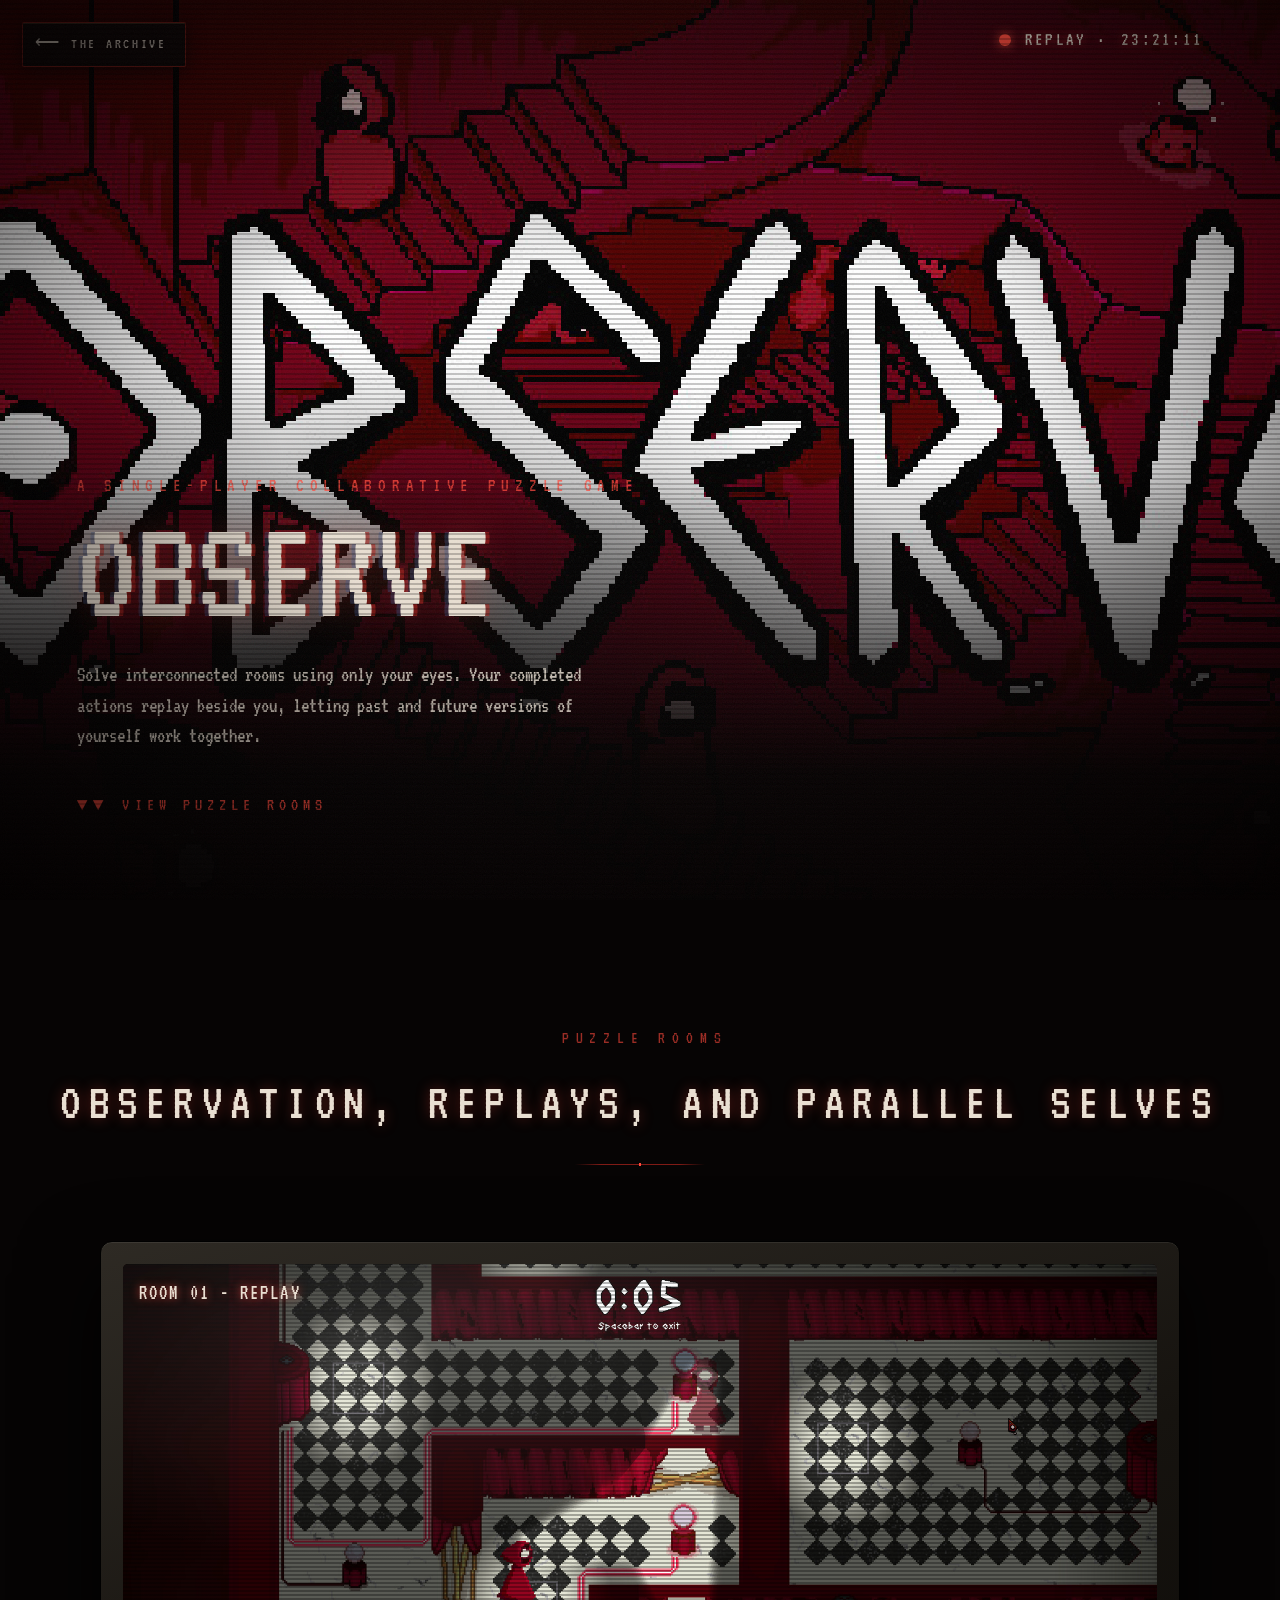
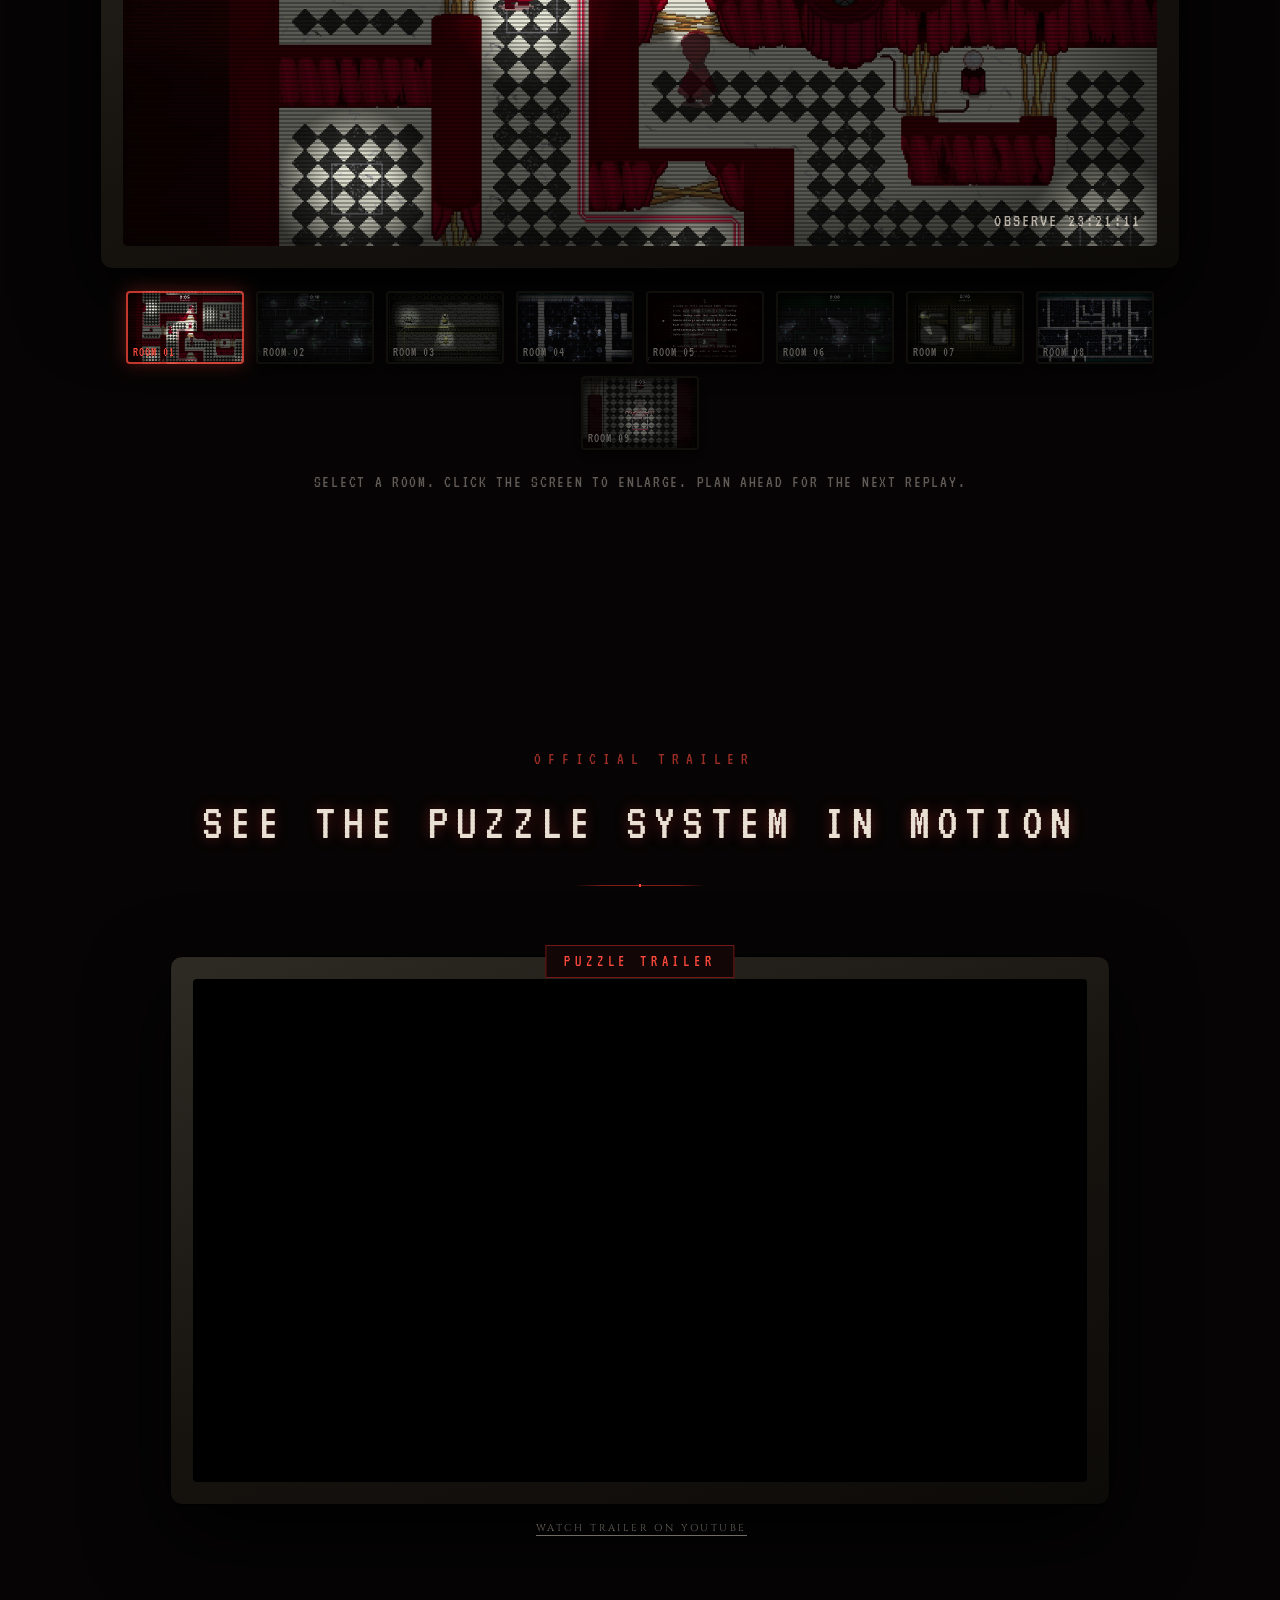
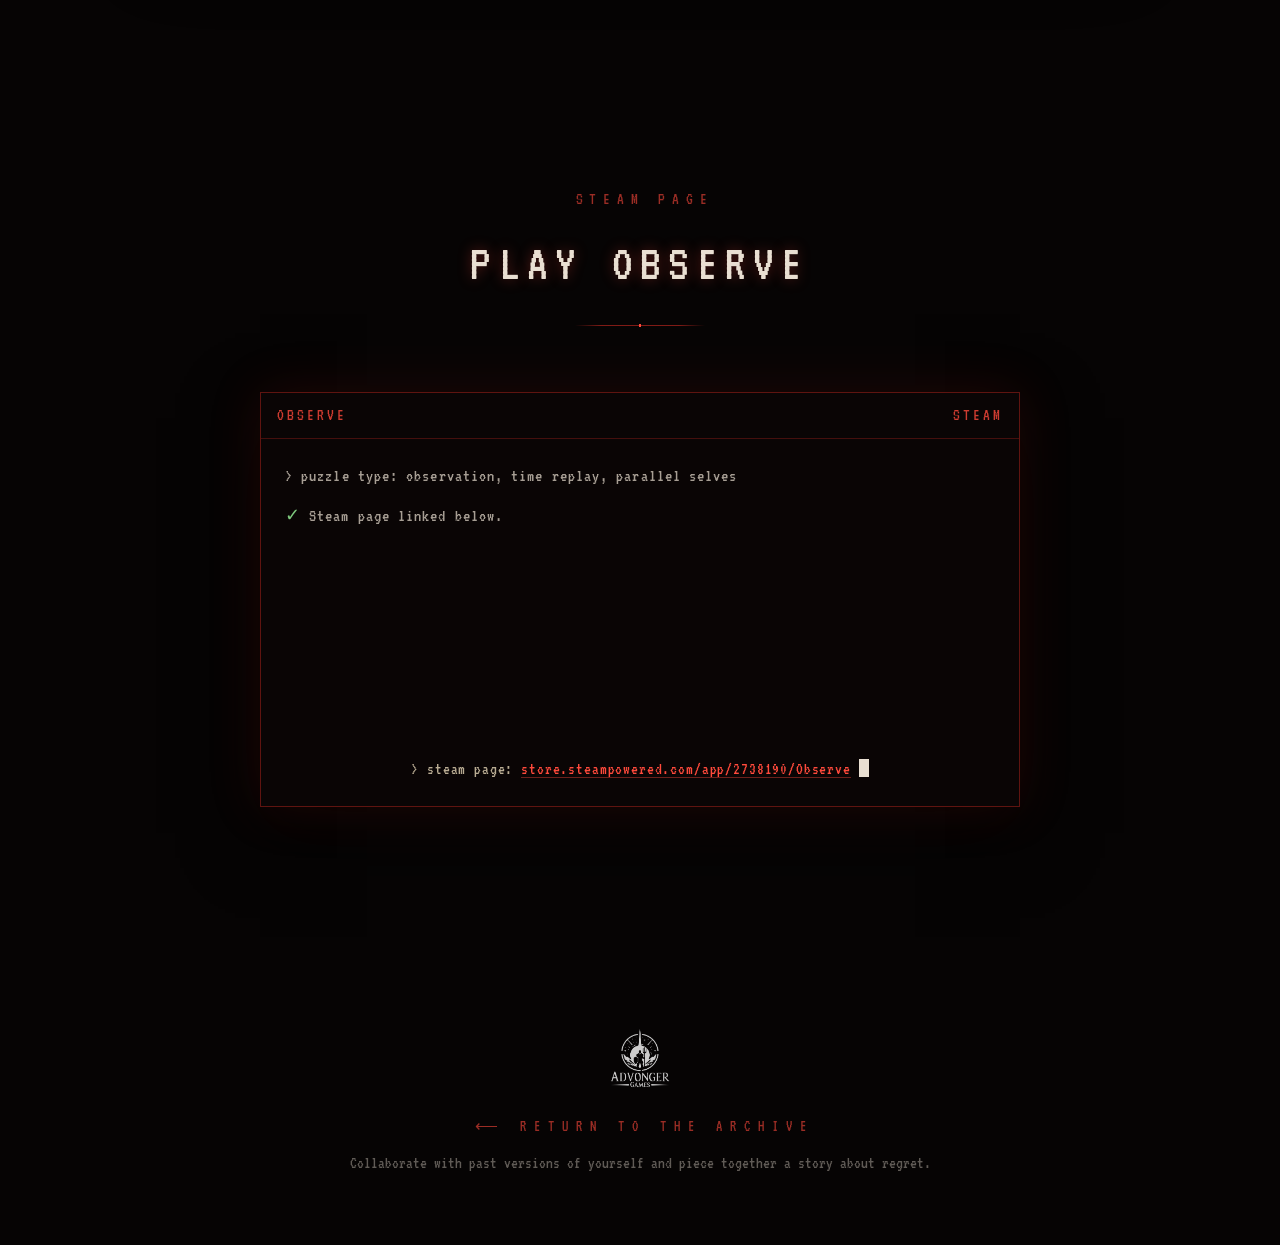
==== observe.html @ 9ff35447 "Changes Changes" ====
<!DOCTYPE html>
<html lang="en">
<head>
<meta charset="UTF-8">
<meta name="viewport" content="width=device-width, initial-scale=1.0">
<title>Observe - Advonger Games</title>
<meta name="description" content="Observe is a single-player puzzle game where you solve rooms by watching, replaying past actions, and collaborating with parallel versions of yourself.">
<link rel="icon" type="image/png" href="The%20Great%20Exhibition/shortcut_icon.png">
<link rel="stylesheet" href="css/archive.css">
<script src="js/archive-transitions.js" defer></script>
<style>
/* ============================================================
   EXHIBIT III — OBSERVE · the watching room
   ============================================================ */
body.obs {
  --blood: #b3241d;
  --blood-bright: #ff4a3c;
  --phos: #e9dfd2;
  background: #060404;
  font-family: var(--mono);
  font-size: 21px;
  line-height: 1.45;
}
body.obs .vignette {
  background: radial-gradient(ellipse at 50% 45%, transparent 40%, rgba(2,0,0,.72) 100%);
}
/* global scanlines over the whole station */
body.obs .scan-wall {
  position: fixed; inset: 0; z-index: 89; pointer-events: none;
  background: repeating-linear-gradient(rgba(0,0,0,0) 0 3px, rgba(0,0,0,.22) 3px 5px);
  -webkit-mask: linear-gradient(#000, #000), var(--trailer-clear-mask, none);
  -webkit-mask-composite: source-over, destination-out;
  mask: linear-gradient(#000, #000), var(--trailer-clear-mask, none);
  mask-composite: add, subtract;
}
/* rare full-page signal jump */
@keyframes station-jump {
  0%, 96.5%, 100% { transform: none; filter: none; }
  97% { transform: translateX(3px) skewX(.4deg); filter: hue-rotate(-12deg); }
  98% { transform: translateX(-4px); }
  99% { transform: none; filter: brightness(1.25); }
}
body.obs main, body.obs header { animation: station-jump 14s steps(1) infinite; }

/* headings become station stencils */
.obs .hall-heading .over { color: rgba(255,74,60,.6); font-family: var(--mono); font-size: 17px; letter-spacing: .4em; }
.obs .hall-heading h2 {
  font-family: var(--mono); font-weight: 400;
  font-size: clamp(30px, 4.6vw, 52px);
  color: var(--phos);
  text-shadow: 0 0 14px rgba(255,74,60,.35);
}
.obs .hall-heading .rule {
  background:
    radial-gradient(circle 3px at 50% 50%, var(--blood-bright) 40%, transparent 45%),
    linear-gradient(to right, transparent, rgba(179,36,29,.7) 20%, rgba(179,36,29,.7) 80%, transparent) 50% 50% / 100% 1px no-repeat;
}
.obs .return-plaque {
  font-family: var(--mono); font-size: 15px; letter-spacing: .18em;
  background: #0c0606; border-color: rgba(179,36,29,.5); color: rgba(233,223,210,.75);
}
.obs .return-plaque:hover { border-color: var(--blood-bright); color: var(--phos); }

/* ------------------------------------------------ hero: the wall screen */
.obs-hero {
  position: relative;
  min-height: 100vh;
  display: flex; flex-direction: column;
  justify-content: flex-end;
  padding: 90px clamp(20px, 6vw, 90px) 9vh;
  overflow: hidden;
  isolation: isolate;
}
.obs-hero .feed {
  position: absolute; inset: 0; z-index: -2;
  background: url('Observe/Cover%20Art/capsule_616x353.jpg') center 20% / cover no-repeat;
  image-rendering: pixelated;
  animation: feed-breathe 18s ease-in-out infinite alternate, feed-flicker 7s steps(24) infinite;
}
@keyframes feed-breathe { from { transform: scale(1.02); } to { transform: scale(1.09); } }
@keyframes feed-flicker {
  0%, 93%, 96%, 100% { opacity: 1; }
  94% { opacity: .82; } 95% { opacity: 1; filter: brightness(1.3); }
}
.obs-hero .feed-shade {
  position: absolute; inset: 0; z-index: -1;
  background:
    radial-gradient(ellipse 70% 55% at 28% 78%, rgba(6,4,4,.66), transparent 70%),
    linear-gradient(rgba(6,4,4,.55), transparent 30%, transparent 52%, rgba(6,4,4,.97) 86%);
}
.obs-hero .osd-top {
  position: absolute; top: 26px; right: clamp(20px, 6vw, 90px);
  display: flex; align-items: center; gap: 14px;
  font-size: 19px; letter-spacing: .12em;
  color: var(--phos);
  text-shadow: 0 0 10px rgba(255,74,60,.6);
}
.obs-hero .osd-top .dot {
  width: 12px; height: 12px; border-radius: 50%;
  background: var(--blood-bright);
  box-shadow: 0 0 12px var(--blood-bright);
  animation: rec-blink 1.3s steps(1) infinite;
}
@keyframes rec-blink { 50% { opacity: .12; } }
.obs-hero .subject {
  max-width: 760px;
  animation: type-rise 1.6s .4s both;
}
@keyframes type-rise { from { opacity: 0; transform: translateY(18px); } to { opacity: 1; } }
.obs-hero .subject .line1 {
  font-size: 19px; letter-spacing: .3em; color: rgba(255,74,60,.75);
}
.obs-hero .subject h1 {
  font-family: var(--mono); font-weight: 400;
  font-size: clamp(64px, 12vw, 150px);
  line-height: .95;
  color: var(--phos);
  text-shadow: 4px 0 0 rgba(179,36,29,.55), -4px 0 0 rgba(60,90,140,.35), 0 0 34px rgba(255,74,60,.3);
  animation: title-split 9s steps(1) infinite;
}
@keyframes title-split {
  0%, 90%, 94%, 100% { transform: none; }
  91% { transform: translateX(-3px) skewX(-1deg); }
  92% { transform: translateX(3px); }
}
.obs-hero .subject .brief {
  margin-top: 18px;
  font-size: 21px; color: rgba(233,223,210,.85);
  max-width: 560px;
}
.obs-hero .descend {
  margin-top: 40px;
  display: inline-flex; align-items: center; gap: 14px;
  font-size: 18px; letter-spacing: .28em; text-transform: uppercase;
  color: rgba(255,74,60,.85);
  cursor: pointer;
  animation: type-rise 1.6s .9s both;
}
.obs-hero .descend .chevrons { animation: chev-drop 2s ease-in-out infinite; display: inline-block; }
@keyframes chev-drop { 50% { transform: translateY(6px); } }

/* ------------------------------------------------ sections */
.obs section { padding: 14vh 24px; position: relative; }

/* the switchboard: main monitor + channel knobs */
.obs .switchboard { max-width: 1080px; margin: 70px auto 0; }
.obs .monitor {
  position: relative;
  padding: clamp(14px, 1.8vw, 22px);
  background: linear-gradient(160deg, #2e2a24, #16130f 55%, #0d0b08);
  border-radius: 12px;
  border: 1px solid #000;
  box-shadow: 0 30px 80px rgba(0,0,0,.8), inset 0 1px 0 rgba(255,255,255,.07);
}
.obs .monitor .tube {
  position: relative; overflow: hidden;
  aspect-ratio: 16/9;
  border-radius: 5px;
  background: #120303;
  cursor: zoom-in;
}
.obs .monitor .tube img {
  position: absolute; inset: 0;
  width: 100%; height: 100%; object-fit: cover;
}
.obs .monitor .tube .static {
  position: absolute; inset: 0; z-index: 3; pointer-events: none;
  opacity: 0;
  background-image: url("data:image/svg+xml,%3Csvg xmlns='http://www.w3.org/2000/svg' width='140' height='140'%3E%3Cfilter id='s'%3E%3CfeTurbulence type='fractalNoise' baseFrequency='.75' numOctaves='2'/%3E%3C/filter%3E%3Crect width='140' height='140' filter='url(%23s)'/%3E%3C/svg%3E");
}
.obs .monitor .tube.switching .static { animation: static-burst .38s steps(4); }
@keyframes static-burst { 0% { opacity: .9; } 100% { opacity: 0; } }
.obs .monitor .tube::before {
  content: '';
  position: absolute; inset: 0; z-index: 2; pointer-events: none;
  background: repeating-linear-gradient(rgba(0,0,0,0) 0 2px, rgba(0,0,0,.3) 2px 4px);
}
.obs .monitor .tube::after {
  content: '';
  position: absolute; inset: 0; z-index: 4; pointer-events: none;
  background: radial-gradient(ellipse 100% 80% at 28% 8%, rgba(255,255,255,.1), transparent 55%);
}
.obs .monitor .osd {
  position: absolute; z-index: 5; top: 14px; left: 16px;
  font-size: 21px; color: var(--phos);
  letter-spacing: .1em;
  text-shadow: 0 0 9px rgba(255,74,60,.7);
}
.obs .monitor .osd-time {
  position: absolute; z-index: 5; bottom: 12px; right: 16px;
  font-size: 18px; color: rgba(233,223,210,.75);
  letter-spacing: .12em;
}
/* channel knobs */
.obs .channels {
  margin-top: 22px;
  display: flex; flex-wrap: wrap; justify-content: center;
  gap: 12px;
}
.obs .knob {
  position: relative;
  width: clamp(88px, 10vw, 118px);
  aspect-ratio: 16/10;
  padding: 0;
  background-size: cover;
  background-position: center;
  border: 2px solid #241d16;
  border-radius: 4px;
  box-shadow: 0 6px 16px rgba(0,0,0,.6), inset 0 0 14px rgba(0,0,0,.8);
  cursor: pointer;
  filter: brightness(.5) saturate(.75);
  transition: filter .35s, box-shadow .35s, transform .35s;
  overflow: hidden;
}
.obs .knob::before { /* mini scanlines */
  content: '';
  position: absolute; inset: 0;
  background: repeating-linear-gradient(rgba(0,0,0,0) 0 2px, rgba(0,0,0,.35) 2px 3px);
}
.obs .knob::after { /* channel stamp */
  content: attr(data-cam);
  position: absolute; left: 5px; bottom: 3px;
  font-family: var(--mono); font-size: 13px;
  letter-spacing: .08em;
  color: rgba(233,223,210,.85);
  text-shadow: 0 0 6px rgba(0,0,0,.9);
}
.obs .knob:hover { filter: brightness(.85); transform: translateY(-3px); }
.obs .knob.tuned {
  filter: brightness(1) saturate(1);
  border-color: rgba(255,74,60,.75);
  box-shadow: 0 0 18px rgba(255,74,60,.3), 0 6px 16px rgba(0,0,0,.6);
}
.obs .knob.tuned::after { color: var(--blood-bright); }
.obs .board-note {
  margin-top: 20px; text-align: center;
  font-size: 17px; color: rgba(233,223,210,.4);
  letter-spacing: .1em;
}

/* trailer monitor */
.obs .trailer-frame {
  margin-top: 64px;
  aspect-ratio: auto;
  padding: clamp(14px, 1.8vw, 22px);
  background: linear-gradient(160deg, #2e2a24, #16130f 55%, #0d0b08);
  border-radius: 12px;
  border: 1px solid #000;
  box-shadow: 0 30px 80px rgba(0,0,0,.8);
  position: relative;
  z-index: 91;
}
.obs .trailer-frame .well { position: relative; aspect-ratio: 16/9; background: #000; border-radius: 4px; overflow: hidden; }
.obs .trailer-frame iframe { position: absolute; inset: 0; width: 100%; height: 100%; }
.obs .trailer-frame .tape {
  position: absolute; top: -12px; left: 50%; transform: translateX(-50%);
  padding: 4px 18px;
  background: #120606;
  border: 1px solid rgba(179,36,29,.6);
  font-size: 16px; letter-spacing: .3em; color: var(--blood-bright);
  white-space: nowrap;
}

/* requisition terminal (steam) */
.obs .terminal {
  margin-top: 60px;
  width: min(760px, 92vw);
  margin-left: auto; margin-right: auto;
  background: #0a0505;
  border: 1px solid rgba(179,36,29,.5);
  box-shadow: 0 0 50px rgba(179,36,29,.15), 0 26px 70px rgba(0,0,0,.7);
}
.obs .terminal .term-head {
  display: flex; justify-content: space-between; align-items: center;
  padding: 10px 16px;
  border-bottom: 1px solid rgba(179,36,29,.35);
  font-size: 17px; letter-spacing: .18em;
  color: rgba(255,74,60,.8);
}
.obs .terminal .term-body { padding: clamp(14px, 2vw, 24px); }
.obs .terminal .term-line {
  font-size: 18px; color: rgba(233,223,210,.7);
  margin-bottom: 14px; letter-spacing: .06em;
}
.obs .terminal .term-line .ok { color: #7ec97e; }
.obs .terminal .cursor { display: inline-block; width: 10px; height: 18px; background: var(--phos); vertical-align: -3px; animation: rec-blink 1s steps(1) infinite; }
.obs .steam-note { font-family: var(--mono); font-style: normal; font-size: 17px; letter-spacing: .05em; }
.obs .steam-note a { color: var(--blood-bright); border-color: rgba(255,74,60,.4); }

.obs .colophon .curator, .obs .colophon .curator a { font-family: var(--mono); font-size: 16px; color: rgba(255,74,60,.6); }
.obs .colophon .quiet { font-family: var(--mono); font-style: normal; font-size: 17px; color: rgba(233,223,210,.4); }
</style>
</head>
<body class="obs">

<div class="arrive-shade"></div>
<div class="grain"></div>
<div class="scan-wall"></div>
<div class="vignette"></div>

<a class="return-plaque" href="index.html"><span class="arrow">⟵</span> THE ARCHIVE</a>

<!-- ═══════ HERO ═══════ -->
<header class="obs-hero">
  <div class="feed"></div>
  <div class="feed-shade"></div>
  <div class="osd-top"><span class="dot"></span> REPLAY · <span id="clock">00:00:00</span></div>
  <div class="subject">
    <p class="line1">A SINGLE-PLAYER COLLABORATIVE PUZZLE GAME</p>
    <h1>OBSERVE</h1>
    <p class="brief">Solve interconnected rooms using only your eyes. Your completed actions replay beside you, letting past and future versions of yourself work together.</p>
    <a class="descend" href="#switchboard"><span class="chevrons">▼▼</span> VIEW PUZZLE ROOMS</a>
  </div>
</header>

<!-- ═══════ FEEDS (gallery) ═══════ -->
<section id="switchboard">
  <div class="hall-heading reveal">
    <span class="over">Puzzle Rooms</span>
    <h2>Observation, Replays, and Parallel Selves</h2>
    <div class="rule"></div>
  </div>
  <div class="switchboard reveal d1">
    <div class="monitor">
      <div class="tube" id="tube">
        <img id="tube-img" src="Observe/Screenshot1.jpg" alt="Observe screenshot 1">
        <div class="static"></div>
        <span class="osd" id="tube-osd">ROOM 01 - REPLAY</span>
        <span class="osd-time" id="tube-time"></span>
      </div>
    </div>
    <div class="channels" id="channels" role="tablist" aria-label="Observe screenshots"></div>
    <p class="board-note">SELECT A ROOM. CLICK THE SCREEN TO ENLARGE. PLAN AHEAD FOR THE NEXT REPLAY.</p>
  </div>
</section>

<!-- ═══════ TRAILER ═══════ -->
<section>
  <div class="hall-heading reveal">
    <span class="over">Official Trailer</span>
    <h2>See the Puzzle System in Motion</h2>
    <div class="rule"></div>
  </div>
  <div class="trailer-frame reveal d1">
    <span class="tape">PUZZLE TRAILER</span>
    <div class="well">
      <iframe src="https://www.youtube-nocookie.com/embed/1S4LxchTAlQ" title="Observe — trailer"
              loading="lazy" allow="accelerometer; autoplay; clipboard-write; encrypted-media; gyroscope; picture-in-picture"
              allowfullscreen></iframe>
    </div>
  </div>
  <p class="trailer-link reveal d2"><a href="https://www.youtube.com/watch?v=1S4LxchTAlQ" target="_blank" rel="noopener">Watch trailer on YouTube</a></p>
</section>

<!-- ═══════ STEAM ═══════ -->
<section>
  <div class="hall-heading reveal">
    <span class="over">Steam Page</span>
    <h2>Play Observe</h2>
    <div class="rule"></div>
  </div>
  <div class="terminal reveal d1">
    <div class="term-head"><span>OBSERVE</span><span>STEAM</span></div>
    <div class="term-body">
      <p class="term-line">&gt; puzzle type: observation, time replay, parallel selves</p>
      <p class="term-line"><span class="ok">✓</span> Steam page linked below.</p>
      <iframe class="steam-widget" src="https://store.steampowered.com/widget/2738190/" title="Observe on Steam" loading="lazy"></iframe>
      <p class="steam-note">&gt; steam page:
        <a href="https://store.steampowered.com/app/2738190/Observe/" target="_blank" rel="noopener">store.steampowered.com/app/2738190/Observe</a>
        <span class="cursor"></span></p>
    </div>
  </div>
</section>

<!-- ═══════ RETURN ═══════ -->
<footer class="colophon">
  <img class="mark" src="Advonger_Games_logo.png" alt="">
  <p class="curator"><a href="index.html">⟵ RETURN TO THE ARCHIVE</a></p>
  <p class="quiet">Collaborate with past versions of yourself and piece together a story about regret.</p>
</footer>

<div class="lightbox" id="lightbox">
  <img src="[data-uri]" alt="">
  <span class="lb-caption"></span>
</div>

<script>
/* clocks */
(() => {
  const pads = n => String(n).padStart(2, '0');
  const clock = document.getElementById('clock');
  const tubeTime = document.getElementById('tube-time');
  setInterval(() => {
    const d = new Date();
    const t = `${pads(d.getHours())}:${pads(d.getMinutes())}:${pads(d.getSeconds())}`;
    clock.textContent = t;
    tubeTime.textContent = `OBSERVE ${t}`;
  }, 1000);
})();

/* keep the trailer clear of the page-wide scanline layer */
(() => {
  const scanWall = document.querySelector('.scan-wall');
  const trailerWell = document.querySelector('.trailer-frame .well');
  if (!scanWall || !trailerWell) return;

  const clearTrailer = () => {
    const r = trailerWell.getBoundingClientRect();
    scanWall.style.setProperty(
      '--trailer-clear-mask',
      `linear-gradient(#000, #000) ${r.left}px ${r.top}px / ${r.width}px ${r.height}px no-repeat`
    );
  };

  clearTrailer();
  addEventListener('scroll', clearTrailer, { passive: true });
  addEventListener('resize', clearTrailer);
})();

/* the switchboard */
(() => {
  const N = 9;
  const tube = document.getElementById('tube');
  const img = document.getElementById('tube-img');
  const osd = document.getElementById('tube-osd');
  const chWrap = document.getElementById('channels');
  const src = i => `Observe/Screenshot${i}.jpg`;
  for (let i = 1; i <= N; i++) { const pre = new Image(); pre.src = src(i); }

  let current = 1;
  const knobs = [];
  const tune = i => {
    if (i === current) return;
    current = i;
    tube.classList.remove('switching');
    void tube.offsetWidth; /* restart the static burst */
    tube.classList.add('switching');
    setTimeout(() => {
      img.src = src(i);
      img.alt = `Observe screenshot ${i}`;
      osd.textContent = `ROOM ${String(i).padStart(2,'0')} - REPLAY`;
    }, 120);
    knobs.forEach((k, n) => k.classList.toggle('tuned', n + 1 === i));
  };
  for (let i = 1; i <= N; i++) {
    const b = document.createElement('button');
    b.className = 'knob' + (i === 1 ? ' tuned' : '');
    b.style.backgroundImage = `url('${src(i)}')`;
    b.dataset.cam = `ROOM ${String(i).padStart(2,'0')}`;
    b.setAttribute('role', 'tab');
    b.setAttribute('aria-label', `Show Observe screenshot ${i}`);
    b.addEventListener('click', () => tune(i));
    chWrap.appendChild(b);
    knobs.push(b);
  }

  /* idle: cycle through puzzle-room screenshots */
  setInterval(() => {
    if (document.hidden) return;
    if (Math.random() < .18) tune(1 + Math.floor(Math.random() * N));
  }, 7000);

  /* enlarge */
  const lb = document.getElementById('lightbox');
  const lbImg = lb.querySelector('img');
  const cap = lb.querySelector('.lb-caption');
  tube.addEventListener('click', () => {
    lbImg.src = img.src;
    cap.textContent = osd.textContent + ' - Observe screenshot';
    lb.classList.add('open');
  });
  lb.addEventListener('click', () => lb.classList.remove('open'));
  addEventListener('keydown', e => { if (e.key === 'Escape') lb.classList.remove('open'); });
})();

/* reveal on scroll */
(() => {
  const io = new IntersectionObserver(es => es.forEach(e => {
    if (e.isIntersecting) { e.target.classList.add('lit'); io.unobserve(e.target); }
  }), { threshold: .18 });
  document.querySelectorAll('.reveal').forEach(el => io.observe(el));
})();
</script>
</body>
</html>
---- css/archive.css ----
/* ============================================================
   THE ADVONGER ARCHIVE — shared foundation
   ============================================================ */
@import url('https://fonts.googleapis.com/css2?family=Cinzel:wght@400;500;600;700&family=Cormorant+Garamond:ital,wght@0,400;0,500;0,600;1,400;1,500&family=VT323&display=swap');

:root {
  --ink: #0c0a08;
  --ink-2: #14100b;
  --brass: #c9a35c;
  --brass-bright: #e8c987;
  --brass-dim: #8a6f3f;
  --bone: #efe6d4;
  --bone-dim: #b9ac93;
  --serif: 'Cormorant Garamond', Georgia, serif;
  --display: 'Cinzel', 'Trajan Pro', serif;
  --mono: 'VT323', monospace;
}

* { margin: 0; padding: 0; box-sizing: border-box; }

html {
  scroll-behavior: smooth;
  overflow-x: hidden;
}

body {
  background: var(--ink);
  color: var(--bone);
  font-family: var(--serif);
  font-size: 19px;
  line-height: 1.6;
  overflow-x: hidden;
  -webkit-font-smoothing: antialiased;
}

img { max-width: 100%; display: block; }
a { color: inherit; text-decoration: none; }

::selection { background: var(--brass-dim); color: var(--ink); }

/* ---- film grain + vignette, laid over every page ---- */
.grain, .vignette {
  position: fixed; inset: 0; pointer-events: none; z-index: 90;
}
.grain {
  opacity: .07;
  background-image: url("data:image/svg+xml,%3Csvg xmlns='http://www.w3.org/2000/svg' width='120' height='120'%3E%3Cfilter id='n'%3E%3CfeTurbulence type='fractalNoise' baseFrequency='.9' numOctaves='2'/%3E%3C/filter%3E%3Crect width='120' height='120' filter='url(%23n)' opacity='.9'/%3E%3C/svg%3E");
  animation: grain-shift 1.4s steps(3) infinite;
}
@keyframes grain-shift {
  0% { transform: translate(0,0); }
  33% { transform: translate(-6px,4px); }
  66% { transform: translate(4px,-6px); }
  100% { transform: translate(0,0); }
}
.vignette {
  background: radial-gradient(ellipse at 50% 42%, transparent 52%, rgba(0,0,0,.55) 100%);
}

/* ---- engraved section headings ---- */
.hall-heading {
  text-align: center;
  padding: 0 24px;
}
.hall-heading .over {
  font-family: var(--display);
  font-size: 12px;
  letter-spacing: .55em;
  text-indent: .55em;
  color: var(--brass-dim);
  text-transform: uppercase;
  display: block;
  margin-bottom: 14px;
}
.hall-heading h2 {
  font-family: var(--display);
  font-weight: 500;
  font-size: clamp(26px, 4vw, 44px);
  letter-spacing: .14em;
  color: var(--bone);
  text-transform: uppercase;
}
.hall-heading .rule {
  width: 130px; height: 13px; margin: 18px auto 0;
  background:
    radial-gradient(circle 3px at 50% 50%, var(--brass) 40%, transparent 45%),
    linear-gradient(to right, transparent, var(--brass-dim) 20%, var(--brass-dim) 80%, transparent) 50% 50% / 100% 1px no-repeat;
}

/* ---- the brass return plaque (fixed, top-left) ---- */
.return-plaque {
  position: fixed; top: 22px; left: 22px; z-index: 80;
  display: flex; align-items: center; gap: 12px;
  padding: 9px 18px 9px 12px;
  background: linear-gradient(160deg, #2a2114, #171208 60%);
  border: 1px solid rgba(201,163,92,.4);
  box-shadow: 0 4px 18px rgba(0,0,0,.6), inset 0 1px 0 rgba(232,201,135,.18);
  border-radius: 2px;
  font-family: var(--display);
  font-size: 11px;
  letter-spacing: .3em;
  text-transform: uppercase;
  color: var(--brass);
  cursor: pointer;
  transition: border-color .35s, color .35s, transform .35s;
}
.return-plaque:hover {
  border-color: var(--brass);
  color: var(--brass-bright);
  transform: translateY(-1px);
}
.return-plaque .arrow {
  font-family: var(--serif); font-size: 17px; letter-spacing: 0;
  transform: translateY(-1px);
  transition: transform .35s;
}
.return-plaque:hover .arrow { transform: translate(-3px, -1px); }

/* ---- shared trailer shells ---- */
.trailer-frame {
  position: relative;
  width: min(940px, 92vw);
  margin: 0 auto;
  aspect-ratio: 16 / 9;
}
.trailer-frame iframe {
  position: absolute; inset: 0;
  width: 100%; height: 100%;
  border: 0;
}
.trailer-link {
  margin-top: 16px;
  text-align: center;
  font-family: var(--display);
  font-size: 10px;
  letter-spacing: .24em;
  text-indent: .24em;
  text-transform: uppercase;
}
.trailer-link a {
  color: inherit;
  border-bottom: 1px solid currentColor;
  opacity: .78;
  transition: opacity .25s, color .25s;
}
.trailer-link a:hover,
.trailer-link a:focus-visible {
  opacity: 1;
}

/* ---- shared steam shrine ---- */
.steam-shrine {
  width: min(760px, 92vw);
  margin: 0 auto;
}
.steam-widget {
  width: 100%; max-width: 646px; height: 200px;
  border: 0; display: block; margin: 0 auto;
}
.steam-note {
  text-align: center;
  font-size: 16px;
  font-style: italic;
  color: var(--bone-dim);
  margin-top: 14px;
}
.steam-note a {
  color: var(--brass);
  border-bottom: 1px solid rgba(201,163,92,.35);
  transition: color .3s, border-color .3s;
}
.steam-note a:hover { color: var(--brass-bright); border-color: var(--brass-bright); }

/* ---- shared lightbox ---- */
.lightbox {
  position: fixed; inset: 0; z-index: 200;
  background: rgba(5,4,2,.93);
  display: flex; align-items: center; justify-content: center;
  opacity: 0; pointer-events: none;
  transition: opacity .45s ease;
  cursor: zoom-out;
  padding: 4vh 4vw;
}
.lightbox.open { opacity: 1; pointer-events: auto; }
.lightbox img {
  max-width: 100%; max-height: 100%;
  box-shadow: 0 30px 90px rgba(0,0,0,.8);
  border: 1px solid rgba(201,163,92,.25);
}
.lightbox .lb-caption {
  position: absolute; bottom: 3vh; left: 0; right: 0;
  text-align: center;
  font-family: var(--display); font-size: 11px;
  letter-spacing: .4em; text-transform: uppercase;
  color: var(--brass-dim);
}

/* ---- scroll reveal primitives ---- */
.reveal {
  opacity: 0;
  transform: translateY(40px);
  transition: opacity 1.1s cubic-bezier(.2,.6,.2,1), transform 1.1s cubic-bezier(.2,.6,.2,1);
}
.reveal.lit { opacity: 1; transform: none; }
.reveal.d1 { transition-delay: .12s; }
.reveal.d2 { transition-delay: .24s; }
.reveal.d3 { transition-delay: .36s; }

/* ---- archive footer / colophon ---- */
.colophon {
  padding: 90px 24px 70px;
  text-align: center;
}
.colophon img.mark {
  width: 68px; margin: 0 auto 20px; opacity: .8;
}
.colophon .curator {
  font-family: var(--display);
  font-size: 11px; letter-spacing: .5em; text-indent: .5em;
  text-transform: uppercase;
  color: var(--brass-dim);
}
.colophon .quiet {
  margin-top: 12px;
  font-style: italic; font-size: 16px;
  color: rgba(185,172,147,.55);
}

/* ---- transition veil (played when leaving a page) ---- */
.veil {
  position: fixed; inset: 0; z-index: 300;
  pointer-events: none;
  opacity: 0;
}
.veil.active { pointer-events: auto; }
.veil--archive {
  background:
    radial-gradient(ellipse 70% 58% at 50% 45%, rgba(232,201,135,.16), transparent 62%),
    radial-gradient(circle at 50% 52%, #23190d, #090604 72%);
}
.veil--archive.active { animation: archive-close .82s ease-in forwards; }
.veil--archive::before,
.veil--archive::after {
  content: '';
  position: absolute; left: 0; right: 0;
  height: 50%;
  background:
    linear-gradient(rgba(232,201,135,.08), rgba(0,0,0,.2)),
    repeating-linear-gradient(90deg, #120c05 0 54px, #1f160b 54px 58px, #120c05 58px 112px);
  box-shadow: inset 0 0 60px rgba(0,0,0,.85);
}
.veil--archive::before { top: 0; transform: translateY(-102%); }
.veil--archive::after { bottom: 0; transform: translateY(102%); }
.veil--archive.active::before { animation: archive-door-top .82s cubic-bezier(.5,0,.75,1) forwards; }
.veil--archive.active::after { animation: archive-door-bottom .82s cubic-bezier(.5,0,.75,1) forwards; }
.veil--gold { background: radial-gradient(circle at 50% 60%, #f3d489, #b07f2e 55%, #241503); }
.veil--gold.active { animation: veil-flood .85s ease-in forwards; }
.veil--ripple { background: radial-gradient(circle at 50% 45%, #2a1745, #0b0618 70%); }
.veil--ripple.active { animation: veil-flood .85s ease-in forwards; }
.veil--ripple::after {
  content: ''; position: absolute; left: 50%; top: 45%;
  width: 10px; height: 10px; border-radius: 50%;
  transform: translate(-50%,-50%);
  border: 2px solid rgba(190,160,255,.8);
  opacity: 0;
}
.veil--ripple.active::after { animation: ripple-ring .85s ease-out forwards; }
.veil--crt { background: #000; }
.veil--crt.active { animation: veil-flood .3s ease-in forwards; }
.veil--crt::after {
  content: ''; position: absolute; left: 0; right: 0; top: 50%;
  height: 3px; margin-top: -1px;
  background: #fff; box-shadow: 0 0 30px 6px rgba(255,255,255,.9);
  transform: scaleX(0);
}
.veil--crt.active::after { animation: crt-line .8s ease forwards; }
.veil--gate { background: transparent; }
.veil--gate::before {
  content: '';
  position: absolute; inset: 0;
  background:
    repeating-linear-gradient(90deg, #241708 0 26px, #3a2712 26px 34px, #241708 34px 60px),
    #241708;
  box-shadow: inset 0 -20px 50px rgba(0,0,0,.7);
  transform: translateY(-102%);
}
.veil--gate.active::before { animation: gate-drop .8s cubic-bezier(.6,0,.9,.6) forwards; }
.veil--gate.active { animation: veil-hold .85s forwards; }
.veil--paint { background: transparent; }
.veil--paint::before {
  content: '';
  position: absolute; inset: 0;
  background: linear-gradient(90deg,
    #eab661 0 25%, #bda4e8 25% 50%, #ff6f5e 50% 75%, #aec873 75% 100%);
  transform: translateY(-103%);
}
.veil--paint::after {
  content: '';
  position: absolute; inset: 0;
  background:
    repeating-linear-gradient(90deg,
      transparent 0 6%, rgba(0,0,0,.16) 6% 7.4%, transparent 7.4% 11%,
      rgba(255,255,255,.12) 11% 12.2%, transparent 12.2% 17%),
    linear-gradient(rgba(0,0,0,0) 60%, rgba(0,0,0,.25));
  transform: translateY(-103%);
}
.veil--paint.active { animation: veil-hold .85s forwards; }
.veil--paint.active::before { animation: paint-pour .8s cubic-bezier(.55,.05,.8,.5) forwards; }
.veil--paint.active::after { animation: paint-pour .8s .07s cubic-bezier(.55,.05,.8,.5) forwards; }
@keyframes paint-pour { to { transform: translateY(0); } }
@keyframes archive-close { from { opacity: 0; } to { opacity: 1; } }
@keyframes archive-door-top { to { transform: translateY(0); } }
@keyframes archive-door-bottom { to { transform: translateY(0); } }
@keyframes veil-flood { from { opacity: 0; } to { opacity: 1; } }
@keyframes ripple-ring {
  0% { opacity: 1; box-shadow: 0 0 0 0 rgba(190,160,255,.5); }
  100% { opacity: 0; width: 130vmax; height: 130vmax; box-shadow: 0 0 0 40px rgba(190,160,255,.12); }
}
@keyframes crt-line {
  0% { transform: scaleX(0); opacity: 1; }
  45% { transform: scaleX(1); opacity: 1; }
  100% { transform: scaleX(1) scaleY(.2); opacity: 0; }
}
@keyframes gate-drop { to { transform: translateY(0); } }
@keyframes veil-hold { 0%, 100% { opacity: 1; } }

/* arrival: every game page fades up from black */
.arrive-shade {
  position: fixed; inset: 0; z-index: 250;
  background: #000;
  pointer-events: none;
  animation: arrive 1.4s ease forwards;
}
@keyframes arrive { from { opacity: 1; } to { opacity: 0; } }

@media (prefers-reduced-motion: reduce) {
  *, *::before, *::after {
    animation-duration: .01ms !important;
    animation-iteration-count: 1 !important;
    transition-duration: .01ms !important;
  }
  html { scroll-behavior: auto; }
}

@media (max-width: 640px) {
  body { font-size: 17px; }
  .return-plaque { top: 12px; left: 12px; padding: 7px 13px 7px 10px; font-size: 10px; }
}
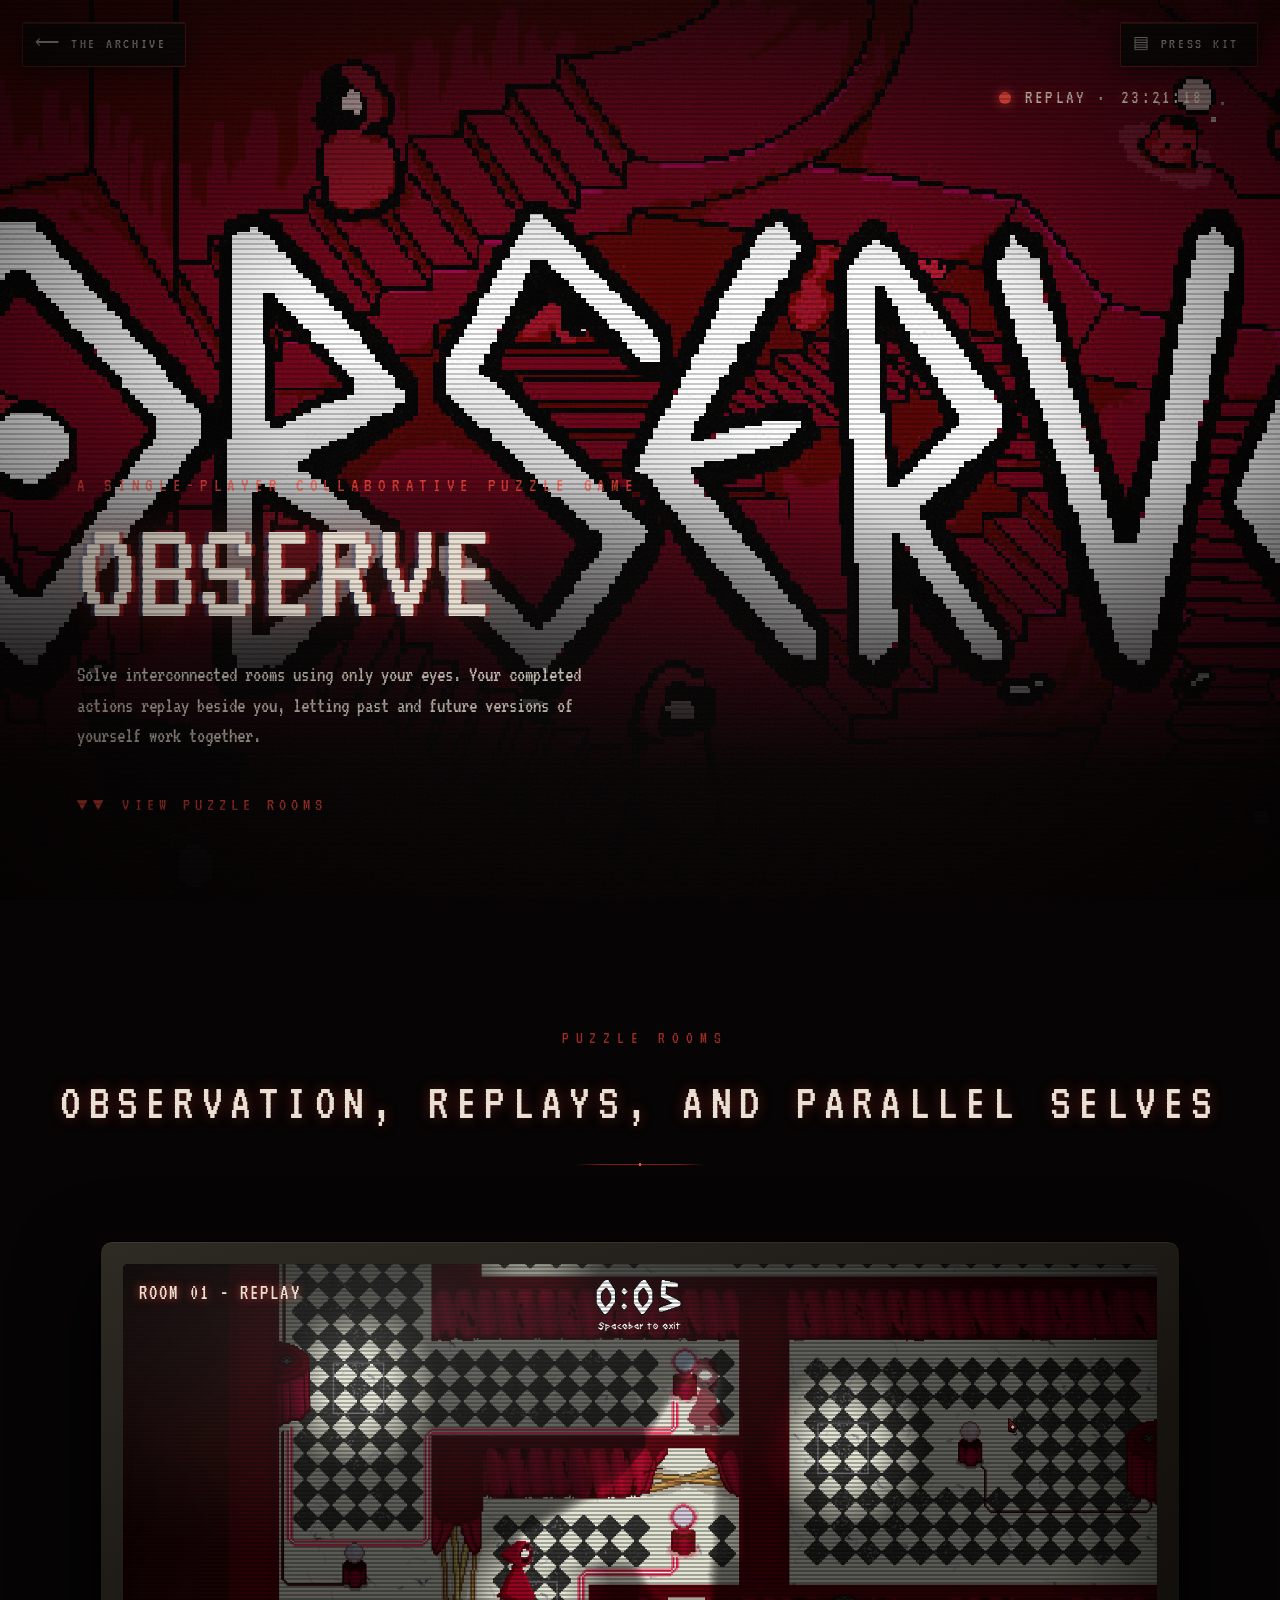
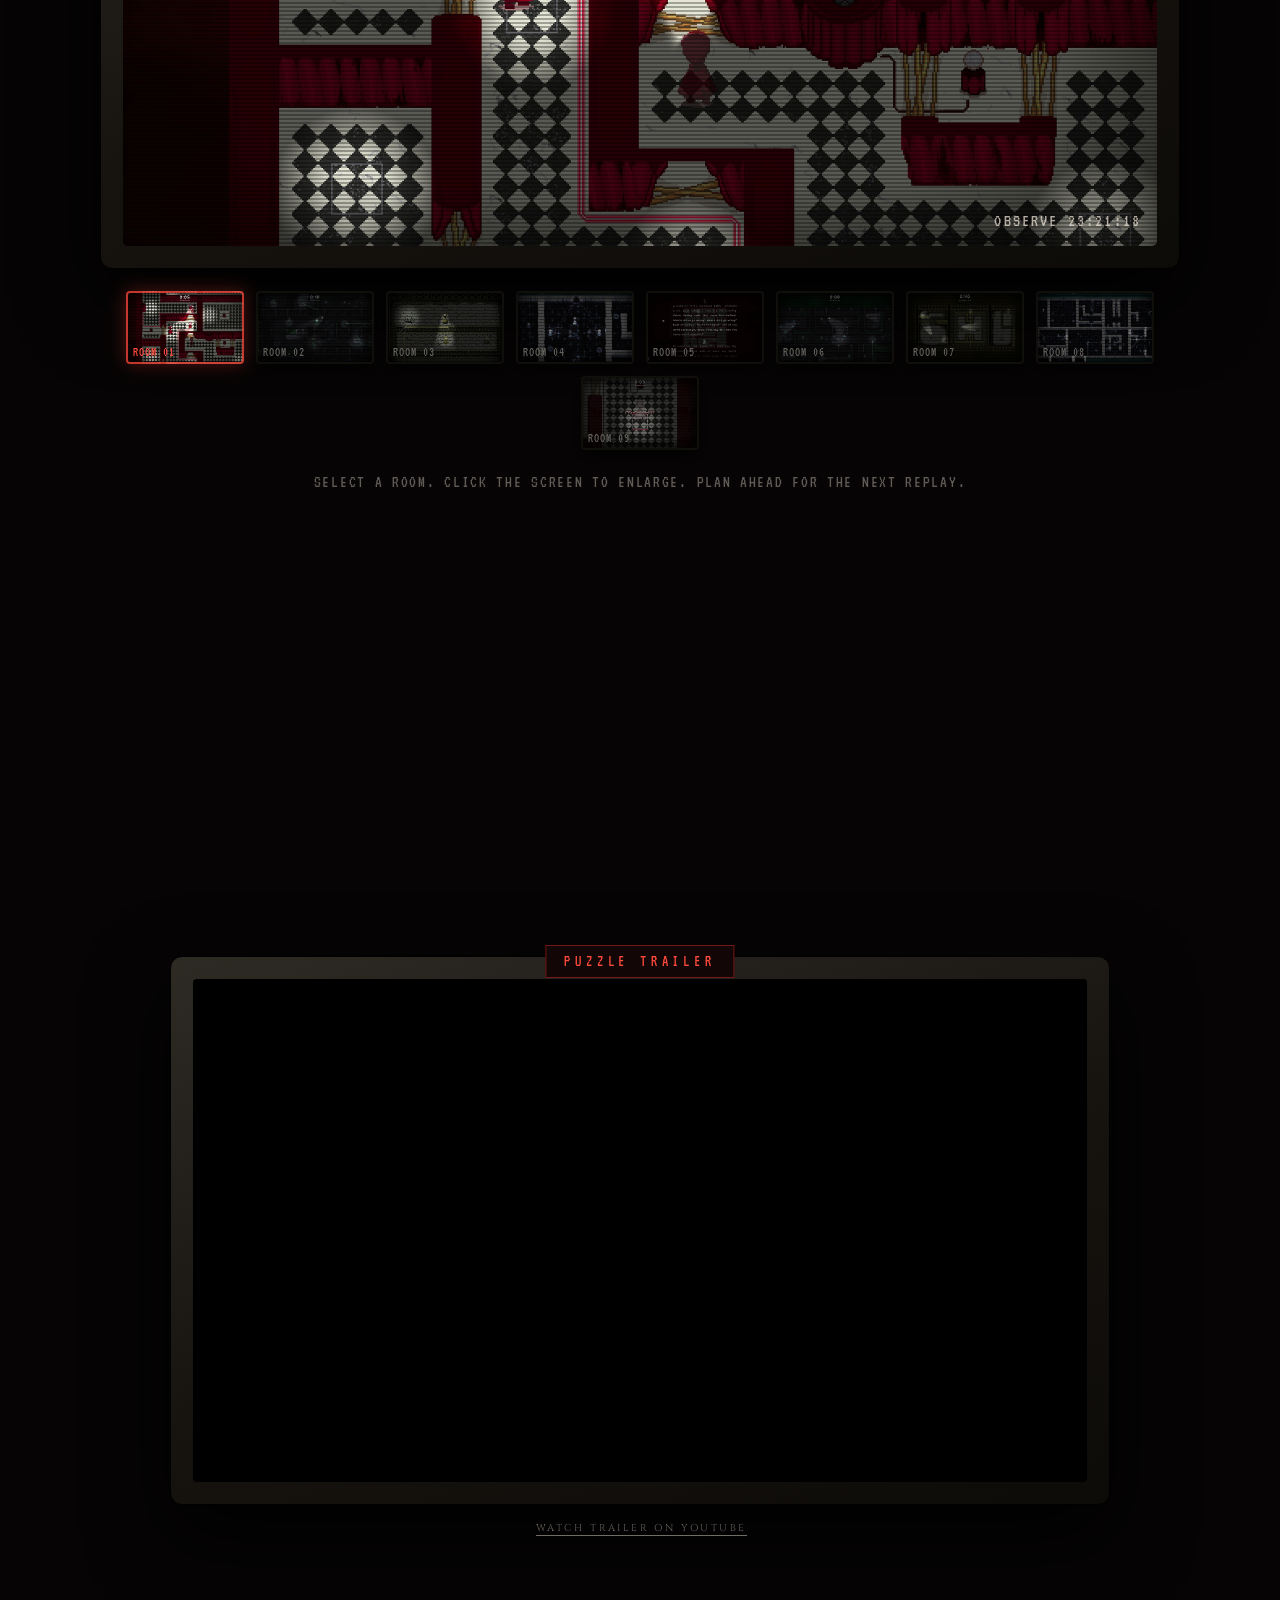
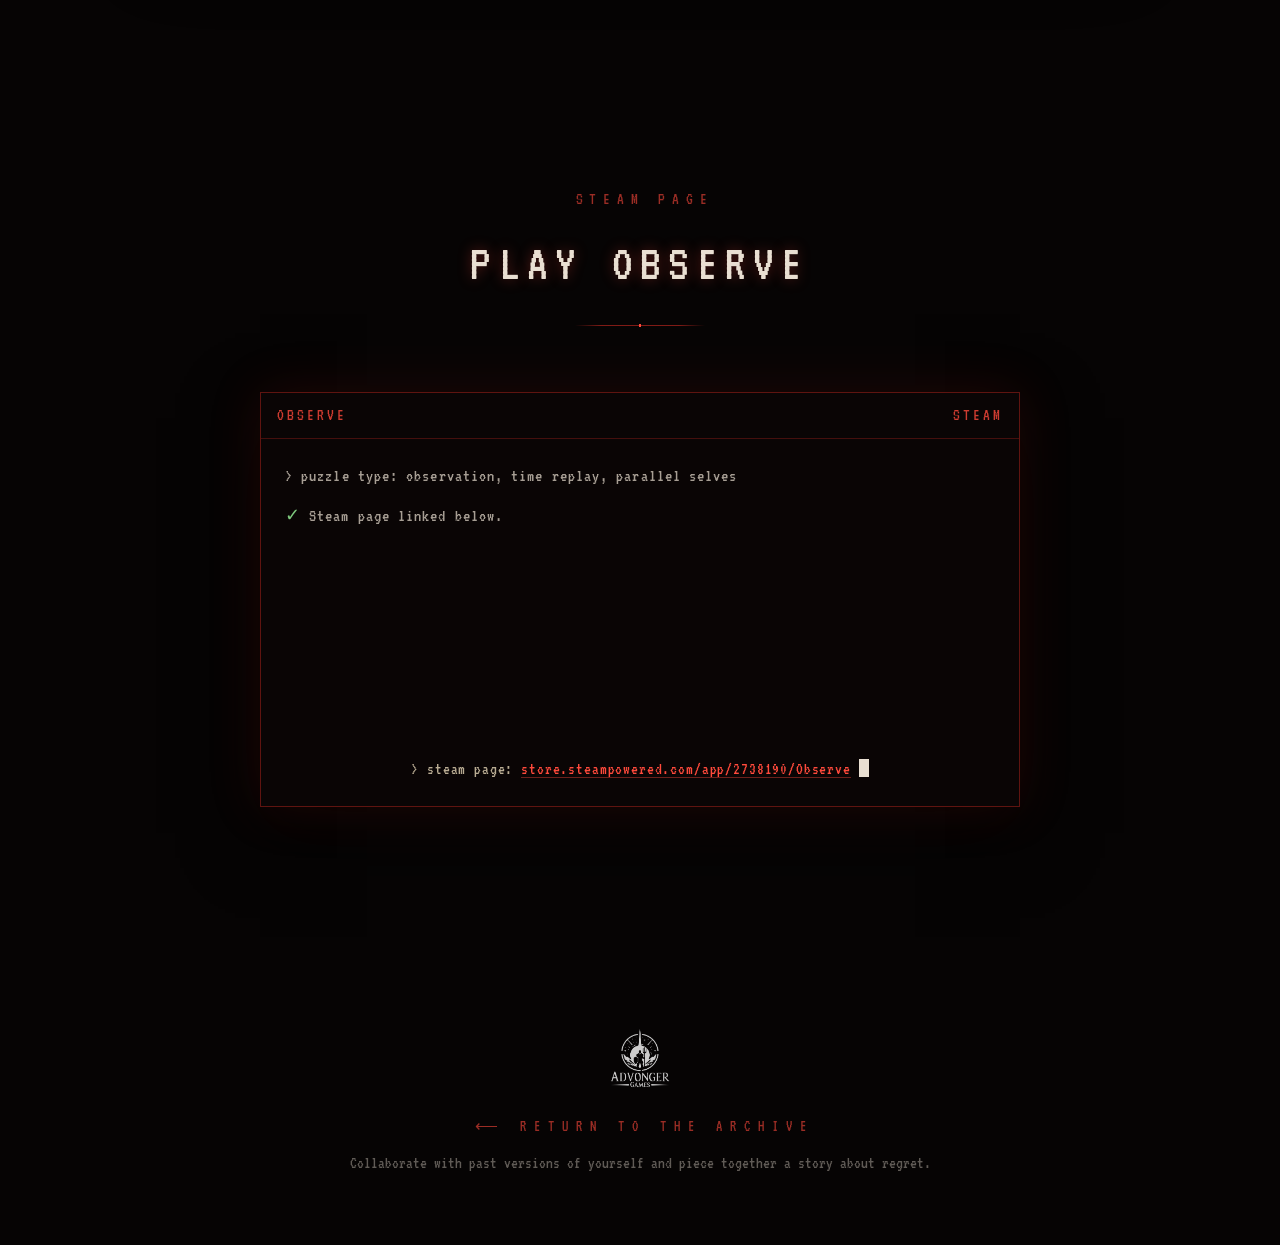
==== commit 88a67701: "Presskit Presskit" ====
--- a/observe.html
+++ b/observe.html
@@ -5,7 +5,7 @@
 <meta name="viewport" content="width=device-width, initial-scale=1.0">
 <title>Observe - Advonger Games</title>
 <meta name="description" content="Observe is a single-player puzzle game where you solve rooms by watching, replaying past actions, and collaborating with parallel versions of yourself.">
-<link rel="icon" type="image/png" href="The%20Great%20Exhibition/shortcut_icon.png">
+<link rel="icon" type="image/png" href="favicon.png">
 <link rel="stylesheet" href="css/archive.css">
 <script src="js/archive-transitions.js" defer></script>
 <style>
@@ -89,7 +89,7 @@
     linear-gradient(rgba(6,4,4,.55), transparent 30%, transparent 52%, rgba(6,4,4,.97) 86%);
 }
 .obs-hero .osd-top {
-  position: absolute; top: 26px; right: clamp(20px, 6vw, 90px);
+  position: absolute; top: 84px; right: clamp(20px, 6vw, 90px);
   display: flex; align-items: center; gap: 14px;
   font-size: 19px; letter-spacing: .12em;
   color: var(--phos);
@@ -299,6 +299,7 @@
 <div class="vignette"></div>
 
 <a class="return-plaque" href="index.html"><span class="arrow">⟵</span> THE ARCHIVE</a>
+<a class="return-plaque press-plaque" href="presskit-observe.html"><span class="arrow">▤</span> PRESS KIT</a>
 
 <!-- ═══════ HERO ═══════ -->
 <header class="obs-hero">
--- a/css/archive.css
+++ b/css/archive.css
@@ -115,6 +115,9 @@
   transition: transform .35s;
 }
 .return-plaque:hover .arrow { transform: translate(-3px, -1px); }
+
+/* ---- the press kit plaque (same brass, fixed top-right) ---- */
+.press-plaque { left: auto; right: 22px; }
 
 /* ---- shared trailer shells ---- */
 .trailer-frame {
@@ -345,4 +348,5 @@
 @media (max-width: 640px) {
   body { font-size: 17px; }
   .return-plaque { top: 12px; left: 12px; padding: 7px 13px 7px 10px; font-size: 10px; }
-}
+  .press-plaque { left: auto; right: 12px; }
+}
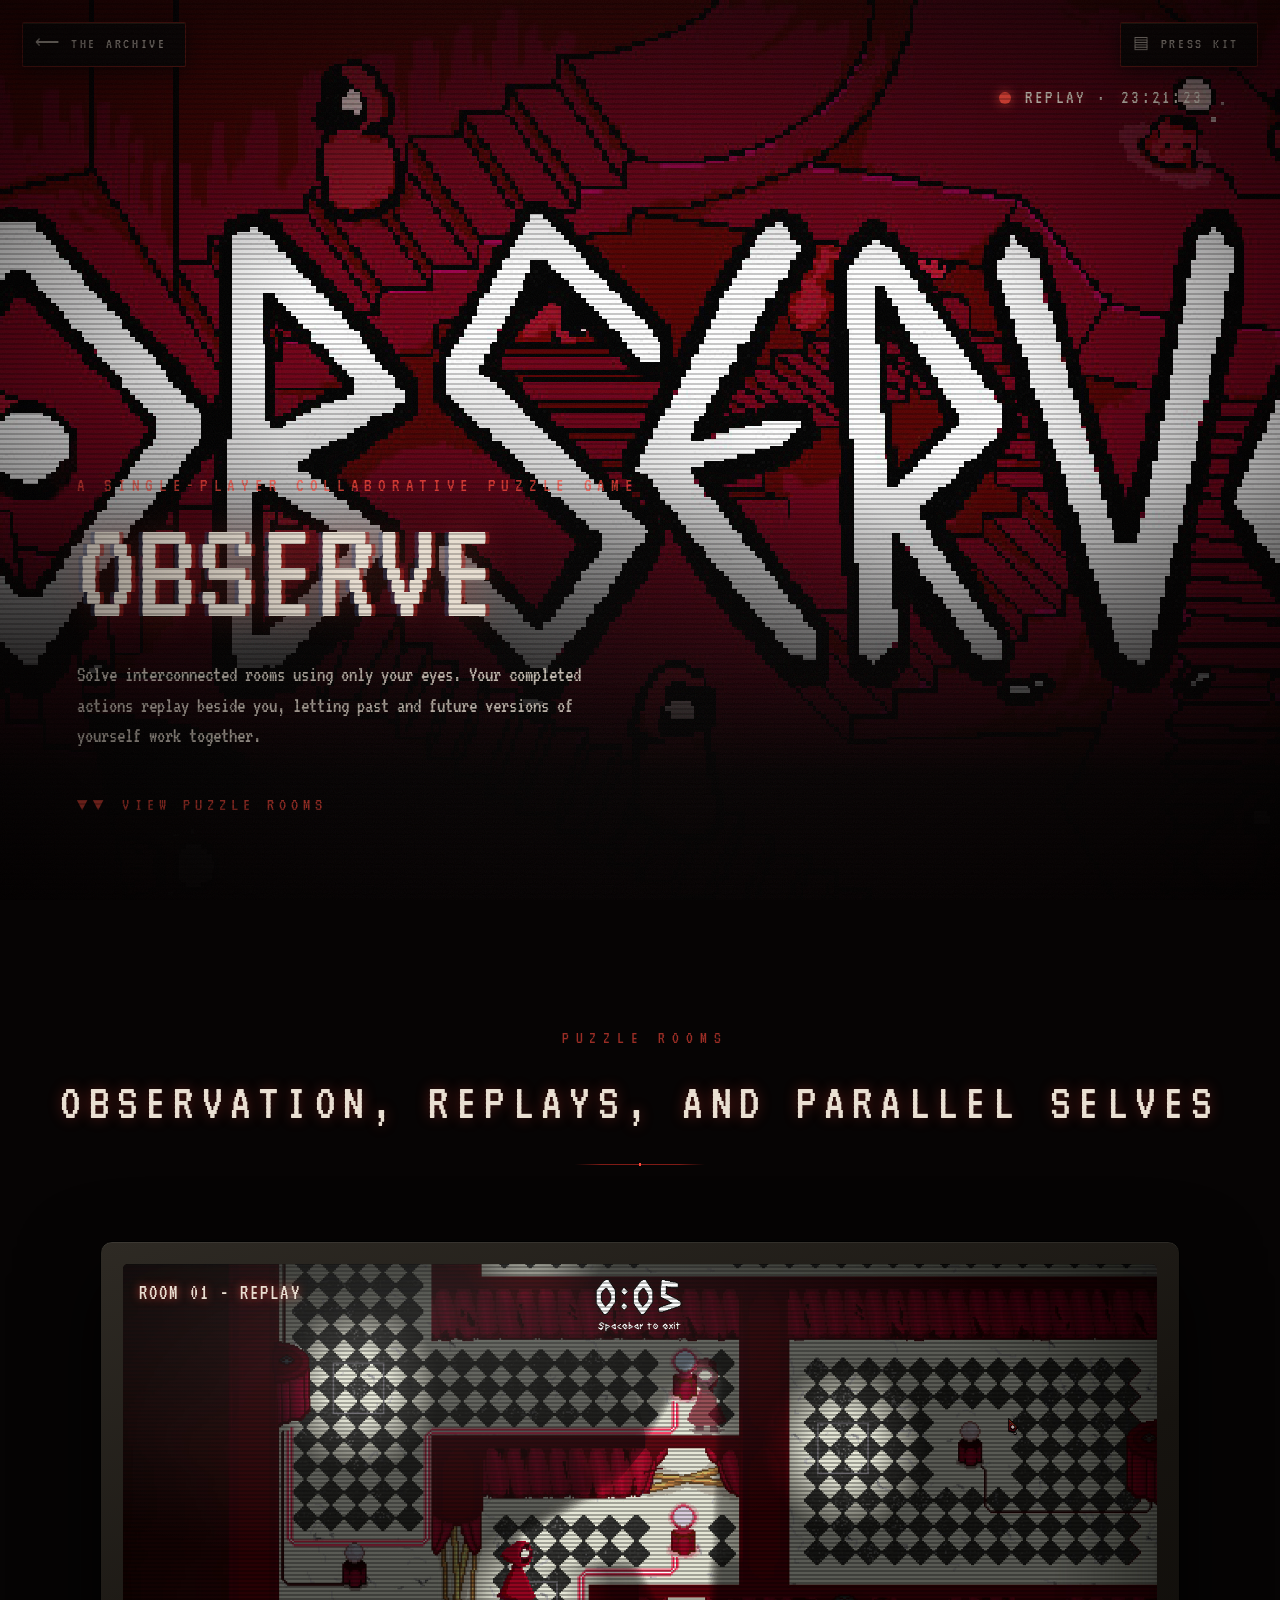
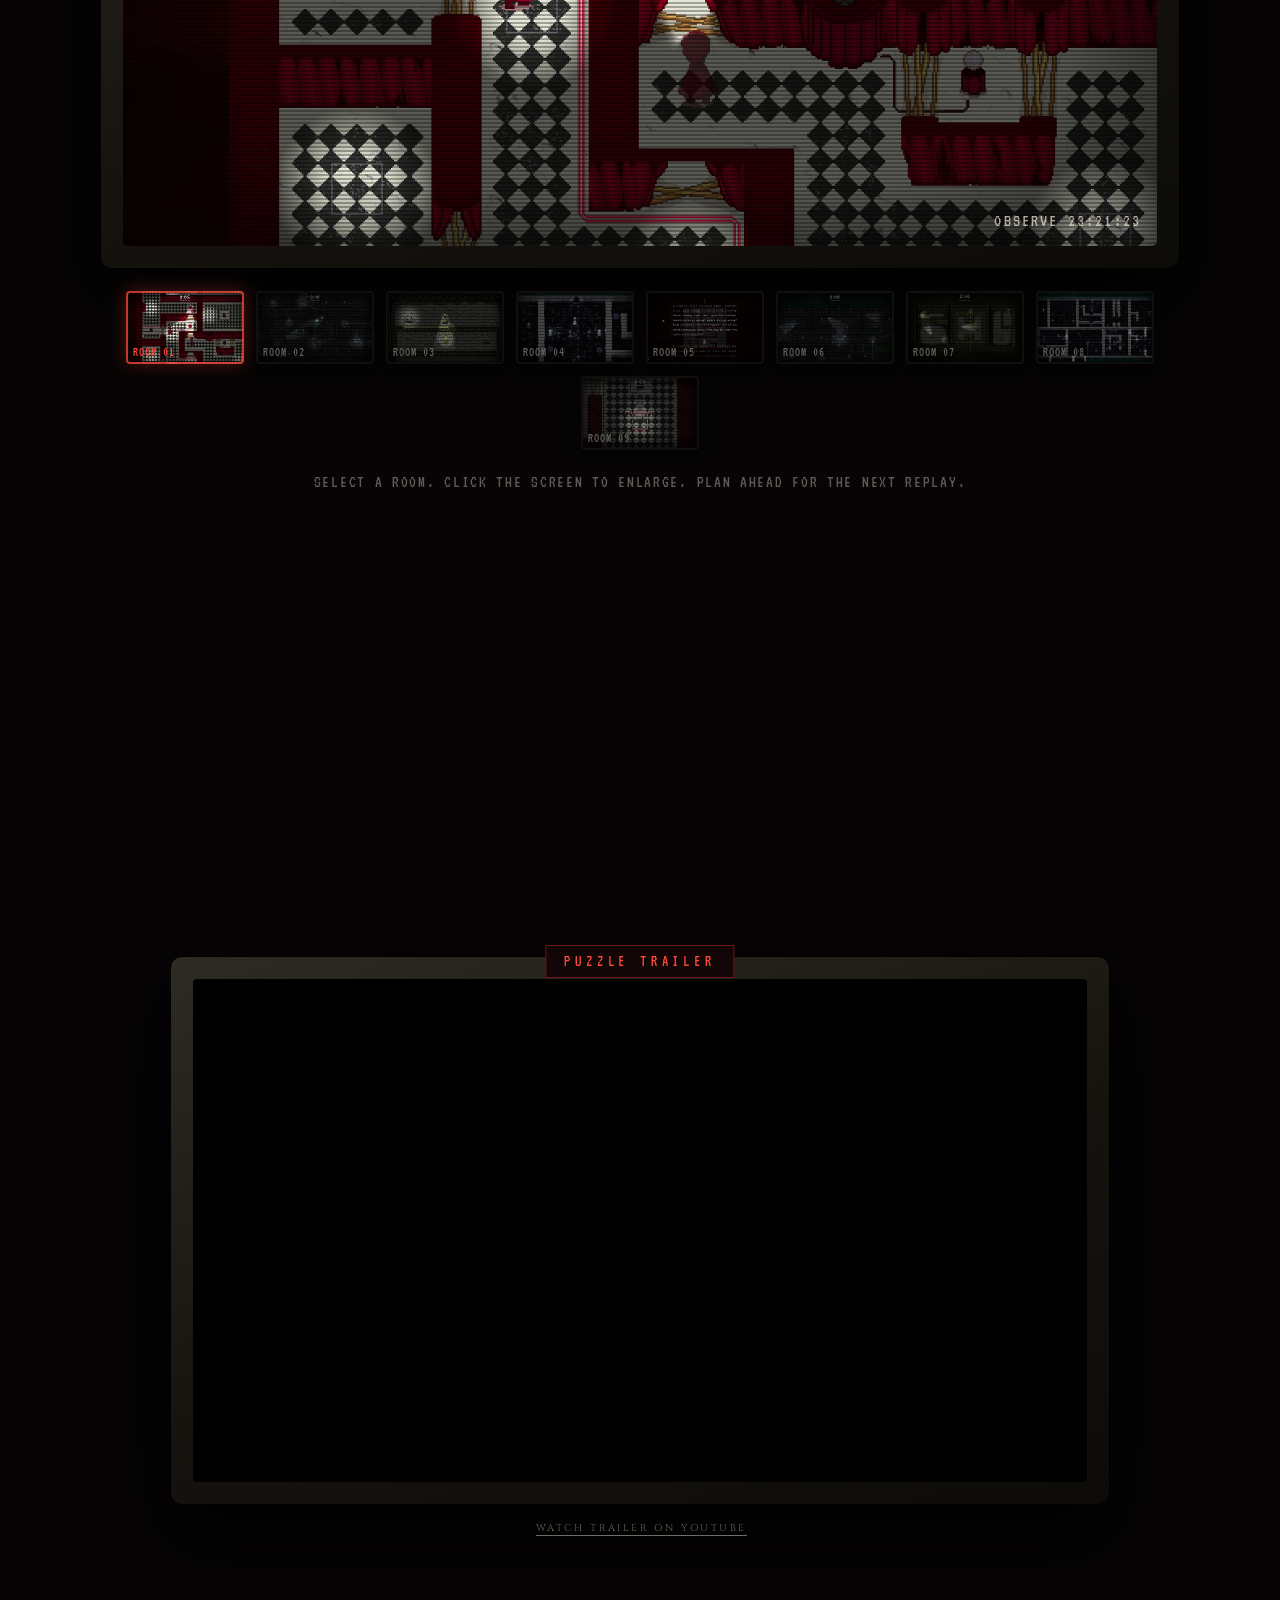
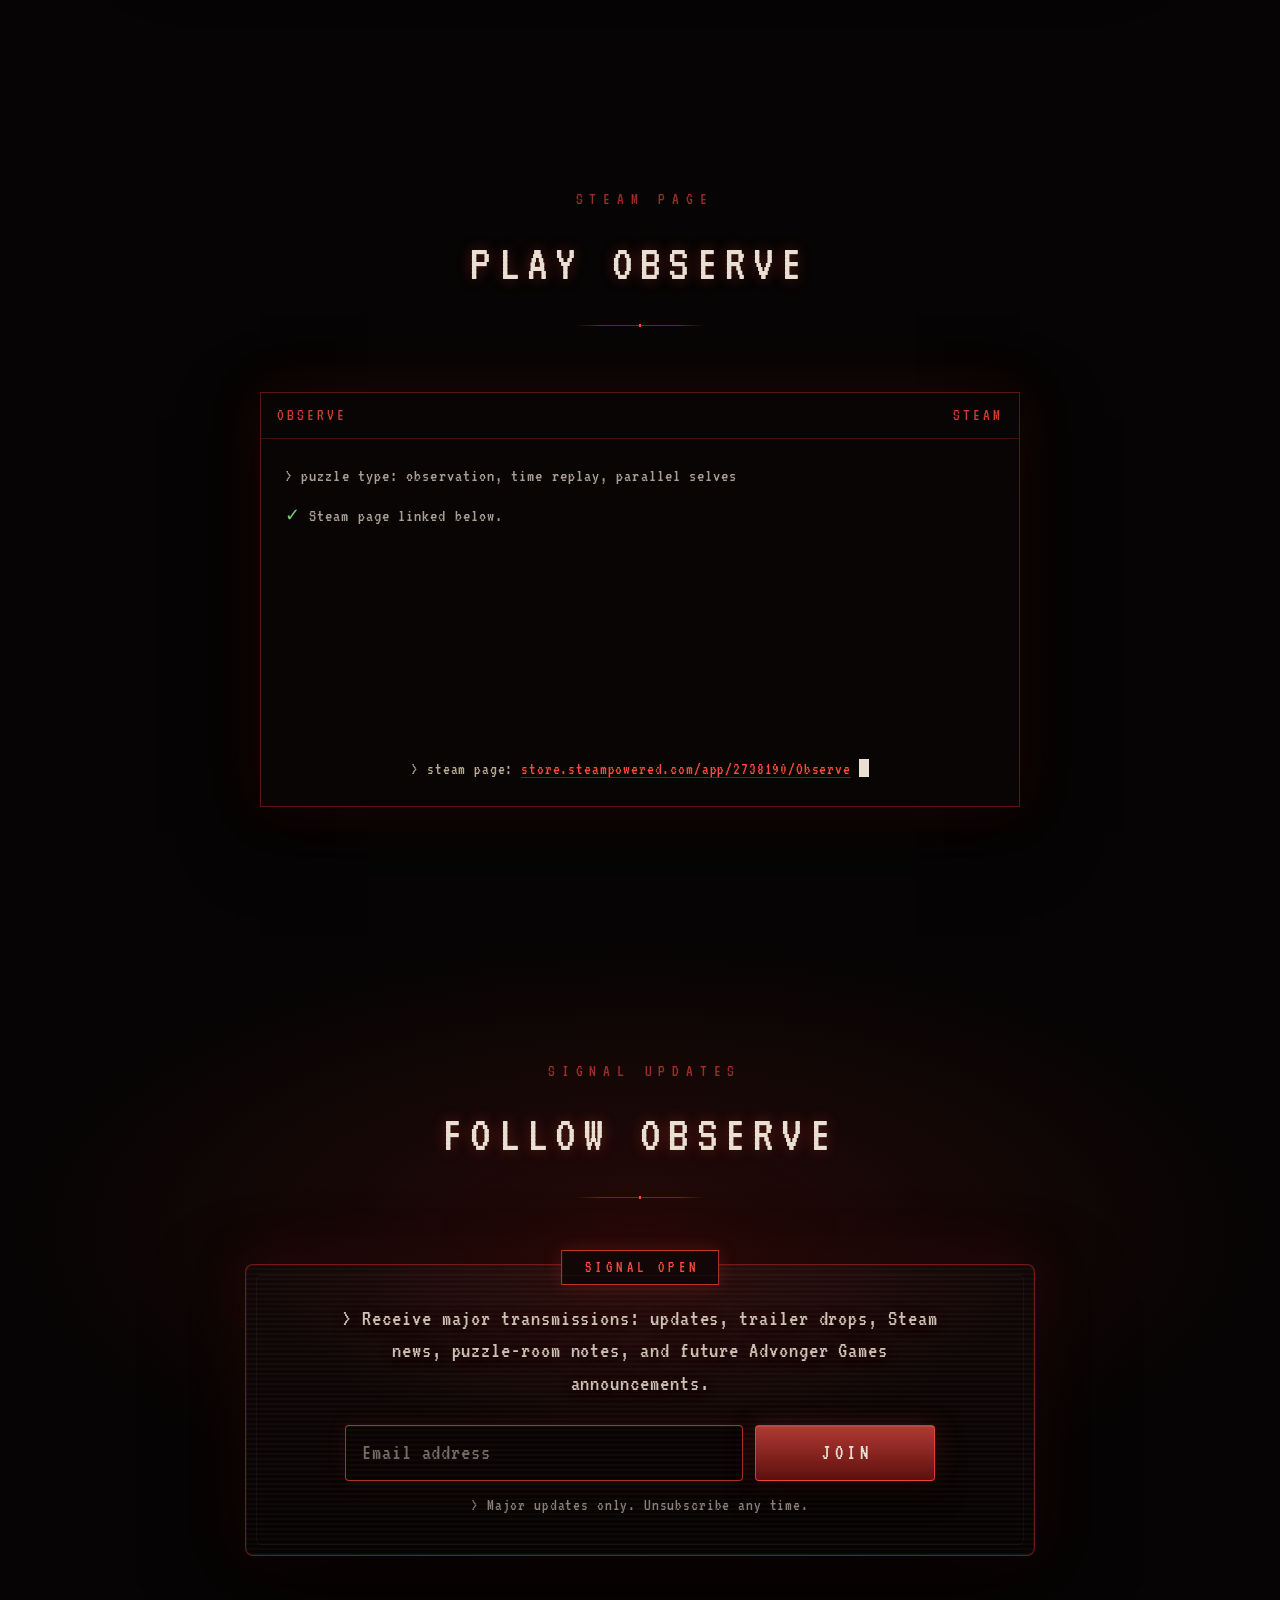
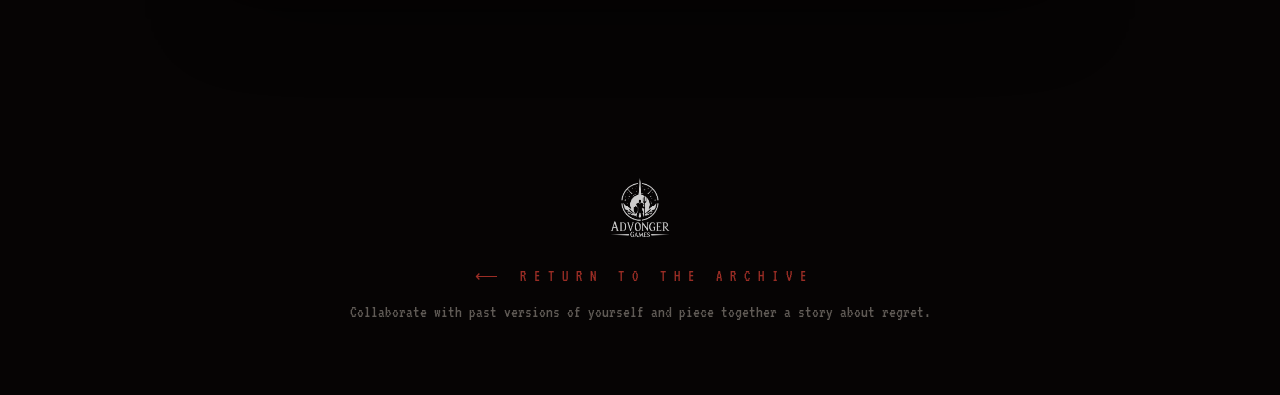
==== commit fc4a7acd: "Mailing lists Mailing lists" ====
--- a/observe.html
+++ b/observe.html
@@ -287,6 +287,213 @@
 .obs .steam-note { font-family: var(--mono); font-style: normal; font-size: 17px; letter-spacing: .05em; }
 .obs .steam-note a { color: var(--blood-bright); border-color: rgba(255,74,60,.4); }
 
+/* signal updates (newsletter) */
+.obs .signal-updates {
+  background:
+    radial-gradient(ellipse 68% 54% at 50% 40%, rgba(179,36,29,.18), transparent 72%),
+    linear-gradient(rgba(6,4,4,0), rgba(6,4,4,.84));
+}
+.obs .signal-terminal {
+  width: min(790px, 92vw);
+  margin: 60px auto 0;
+  position: relative;
+  padding: clamp(22px, 3.6vw, 38px);
+  background:
+    repeating-linear-gradient(rgba(255,255,255,0) 0 3px, rgba(255,255,255,.025) 3px 5px),
+    radial-gradient(ellipse 80% 100% at 50% 0%, rgba(255,74,60,.12), transparent 62%),
+    linear-gradient(#120707, #070303);
+  border: 1px solid rgba(179,36,29,.62);
+  border-radius: 8px;
+  box-shadow:
+    0 34px 90px rgba(0,0,0,.78),
+    0 0 58px rgba(179,36,29,.18),
+    inset 0 0 0 1px rgba(233,223,210,.045);
+}
+.obs .signal-terminal::before {
+  content: 'SIGNAL OPEN';
+  position: absolute;
+  top: -15px;
+  left: 50%;
+  transform: translateX(-50%);
+  padding: 5px 18px;
+  background: #120606;
+  border: 1px solid rgba(255,74,60,.7);
+  box-shadow: 0 0 18px rgba(255,74,60,.18);
+  color: var(--blood-bright);
+  font-family: var(--mono);
+  font-size: 16px;
+  letter-spacing: .28em;
+  text-indent: .28em;
+  white-space: nowrap;
+}
+.obs .signal-terminal::after {
+  content: '';
+  position: absolute;
+  inset: 10px;
+  border: 1px solid rgba(233,223,210,.045);
+  border-radius: 5px;
+  pointer-events: none;
+}
+.obs .signal-copy {
+  max-width: 610px;
+  margin: 0 auto 24px;
+  text-align: center;
+  color: rgba(233,223,210,.86);
+  font-family: var(--mono);
+  font-size: clamp(19px, 2.1vw, 23px);
+  line-height: 1.42;
+  letter-spacing: .04em;
+  text-shadow: 0 0 12px rgba(255,74,60,.16), 0 2px 12px rgba(0,0,0,.8);
+}
+#mlb2-43343398.ml-form-embedContainer {
+  width: 100%;
+  max-width: 590px;
+  margin: 0 auto;
+}
+#mlb2-43343398 .ml-form-embedWrapper {
+  width: 100%;
+}
+#mlb2-43343398 .ml-form-embedContent {
+  display: none;
+}
+#mlb2-43343398 .ml-block-form,
+#mlb2-43343398 .ml-form-formContent {
+  margin: 0;
+}
+#mlb2-43343398 input[type="email"] {
+  width: 100%;
+  min-height: 56px;
+  padding: 14px 16px;
+  color: var(--phos);
+  background:
+    repeating-linear-gradient(rgba(255,255,255,0) 0 3px, rgba(255,255,255,.025) 3px 5px),
+    #090303;
+  border: 1px solid rgba(255,74,60,.66);
+  border-radius: 4px;
+  box-shadow: inset 0 1px 0 rgba(233,223,210,.05), 0 0 20px rgba(179,36,29,.12);
+  font-family: var(--mono);
+  font-size: 23px;
+  letter-spacing: .04em;
+  outline: none;
+  transition: border-color .25s, box-shadow .25s, background .25s;
+}
+#mlb2-43343398 input[type="email"]::placeholder {
+  color: rgba(233,223,210,.48);
+}
+#mlb2-43343398 input[type="email"]:focus {
+  border-color: var(--blood-bright);
+  box-shadow: inset 0 1px 0 rgba(233,223,210,.08), 0 0 28px rgba(255,74,60,.24);
+  background:
+    repeating-linear-gradient(rgba(255,255,255,0) 0 3px, rgba(255,255,255,.035) 3px 5px),
+    #100505;
+}
+#mlb2-43343398 .ml-form-embedSubmit {
+  margin-top: 16px;
+}
+#mlb2-43343398 .ml-form-embedSubmit button {
+  width: 100%;
+  min-height: 52px;
+  border: 1px solid rgba(255,74,60,.72);
+  border-radius: 4px;
+  color: var(--phos);
+  background:
+    linear-gradient(rgba(255,255,255,.08), rgba(255,255,255,0)),
+    linear-gradient(#a92821, #5d100d);
+  box-shadow: 0 12px 28px rgba(0,0,0,.55), 0 0 26px rgba(255,74,60,.18), inset 0 1px 0 rgba(255,255,255,.1);
+  cursor: pointer;
+  font-family: var(--mono);
+  font-size: 21px;
+  letter-spacing: .22em;
+  text-indent: .22em;
+  text-transform: uppercase;
+  transition: transform .25s, box-shadow .25s, filter .25s;
+}
+#mlb2-43343398 .ml-form-embedSubmit button:hover,
+#mlb2-43343398 .ml-form-embedSubmit button:focus-visible {
+  transform: translateY(-1px);
+  filter: brightness(1.1);
+  box-shadow: 0 16px 36px rgba(0,0,0,.6), 0 0 34px rgba(255,74,60,.26), inset 0 1px 0 rgba(255,255,255,.14);
+}
+#mlb2-43343398 .ml-form-embedSubmit button.loading {
+  display: none;
+}
+#mlb2-43343398 .ml-form-successBody {
+  text-align: center;
+}
+#mlb2-43343398 .ml-form-successContent h4 {
+  color: var(--phos);
+  font-family: var(--mono);
+  font-size: clamp(28px, 4vw, 44px);
+  font-weight: 400;
+  letter-spacing: .12em;
+  text-transform: uppercase;
+  text-shadow: 0 0 16px rgba(255,74,60,.34);
+}
+#mlb2-43343398 .ml-form-successContent p,
+.obs .signal-note {
+  margin-top: 12px;
+  text-align: center;
+  color: rgba(233,223,210,.56);
+  font-family: var(--mono);
+  font-size: 17px;
+  letter-spacing: .05em;
+}
+.ml-form-embedSubmitLoad {
+  display: inline-block;
+  width: 20px;
+  height: 20px;
+}
+.ml-form-embedSubmitLoad::after {
+  content: " ";
+  display: block;
+  width: 11px;
+  height: 11px;
+  margin: 1px;
+  border-radius: 50%;
+  border: 4px solid var(--phos);
+  border-color: var(--phos) var(--phos) var(--phos) transparent;
+  animation: ml-form-embedSubmitLoad 1.2s linear infinite;
+}
+@keyframes ml-form-embedSubmitLoad {
+  to { transform: rotate(360deg); }
+}
+.sr-only {
+  position: absolute;
+  width: 1px;
+  height: 1px;
+  padding: 0;
+  margin: -1px;
+  overflow: hidden;
+  clip: rect(0,0,0,0);
+  border: 0;
+}
+@media (min-width: 700px) {
+  #mlb2-43343398 .ml-form-formContent {
+    display: grid;
+    grid-template-columns: minmax(0, 1fr) 180px;
+    gap: 12px;
+    align-items: stretch;
+  }
+  #mlb2-43343398 .ml-form-embedSubmit {
+    margin-top: 0;
+  }
+  #mlb2-43343398 .ml-form-embedSubmit button {
+    height: 100%;
+  }
+}
+@media (max-width: 520px) {
+  .obs .signal-terminal::before {
+    max-width: calc(100% - 40px);
+    overflow-wrap: anywhere;
+    white-space: normal;
+    text-align: center;
+  }
+  #mlb2-43343398 .ml-form-embedSubmit button {
+    letter-spacing: .14em;
+    text-indent: .14em;
+  }
+}
+
 .obs .colophon .curator, .obs .colophon .curator a { font-family: var(--mono); font-size: 16px; color: rgba(255,74,60,.6); }
 .obs .colophon .quiet { font-family: var(--mono); font-style: normal; font-size: 17px; color: rgba(233,223,210,.4); }
 </style>
@@ -374,6 +581,57 @@
 </section>
 
 <!-- ═══════ RETURN ═══════ -->
+<section class="signal-updates" id="dispatches">
+  <div class="hall-heading reveal">
+    <span class="over">Signal Updates</span>
+    <h2>Follow Observe</h2>
+    <div class="rule"></div>
+  </div>
+  <div class="signal-terminal reveal d1">
+    <p class="signal-copy">&gt; Receive major transmissions: updates, trailer drops, Steam news, puzzle-room notes, and future Advonger Games announcements.</p>
+
+    <div id="mlb2-43343398" class="ml-form-embedContainer ml-subscribe-form ml-subscribe-form-43343398">
+      <div class="ml-form-align-center">
+        <div class="ml-form-embedWrapper embedForm">
+          <div class="ml-form-embedBody ml-form-embedBodyDefault row-form">
+            <div class="ml-form-embedContent">
+              <h4>Newsletter</h4>
+              <p>Signup for news and special offers!</p>
+            </div>
+            <form class="ml-block-form" action="https://assets.mailerlite.com/jsonp/434629/forms/191967208448984323/subscribe" data-code="" method="post" target="_blank">
+              <div class="ml-form-formContent">
+                <div class="ml-form-fieldRow ml-last-item">
+                  <div class="ml-field-group ml-field-email ml-validate-email ml-validate-required">
+                    <label class="sr-only" for="observe-signal-email">Email address</label>
+                    <input id="observe-signal-email" aria-label="email" aria-required="true" type="email" class="form-control" name="fields[email]" placeholder="Email address" autocomplete="email">
+                  </div>
+                </div>
+                <input type="hidden" name="ml-submit" value="1">
+                <div class="ml-form-embedSubmit">
+                  <button type="submit" class="primary">Join</button>
+                  <button disabled="disabled" style="display: none;" type="button" class="loading">
+                    <div class="ml-form-embedSubmitLoad"></div>
+                    <span class="sr-only">Loading...</span>
+                  </button>
+                </div>
+              </div>
+              <input type="hidden" name="anticsrf" value="true">
+            </form>
+          </div>
+          <div class="ml-form-successBody row-success" style="display: none">
+            <div class="ml-form-successContent">
+              <h4>Signal received</h4>
+              <p>You have joined the Observe update list.</p>
+            </div>
+          </div>
+        </div>
+      </div>
+    </div>
+
+    <p class="signal-note">&gt; Major updates only. Unsubscribe any time.</p>
+  </div>
+</section>
+
 <footer class="colophon">
   <img class="mark" src="Advonger_Games_logo.png" alt="">
   <p class="curator"><a href="index.html">⟵ RETURN TO THE ARCHIVE</a></p>
@@ -482,5 +740,25 @@
   document.querySelectorAll('.reveal').forEach(el => io.observe(el));
 })();
 </script>
+<script>
+window.ml_webform_success_43343398 = function() {
+  var $ = window.ml_jQuery || window.jQuery;
+  if ($) {
+    $('.ml-subscribe-form-43343398 .row-success').show();
+    $('.ml-subscribe-form-43343398 .row-form').hide();
+    return;
+  }
+  document.querySelectorAll('.ml-subscribe-form-43343398 .row-success').forEach(function(el) {
+    el.style.display = 'block';
+  });
+  document.querySelectorAll('.ml-subscribe-form-43343398 .row-form').forEach(function(el) {
+    el.style.display = 'none';
+  });
+};
+</script>
+<script src="https://groot.mailerlite.com/js/w/webforms.min.js?v83147fa8ce2d95cb73ece7f28b469519" type="text/javascript"></script>
+<script>
+fetch("https://assets.mailerlite.com/jsonp/434629/forms/191967208448984323/takel").catch(function() {});
+</script>
 </body>
 </html>
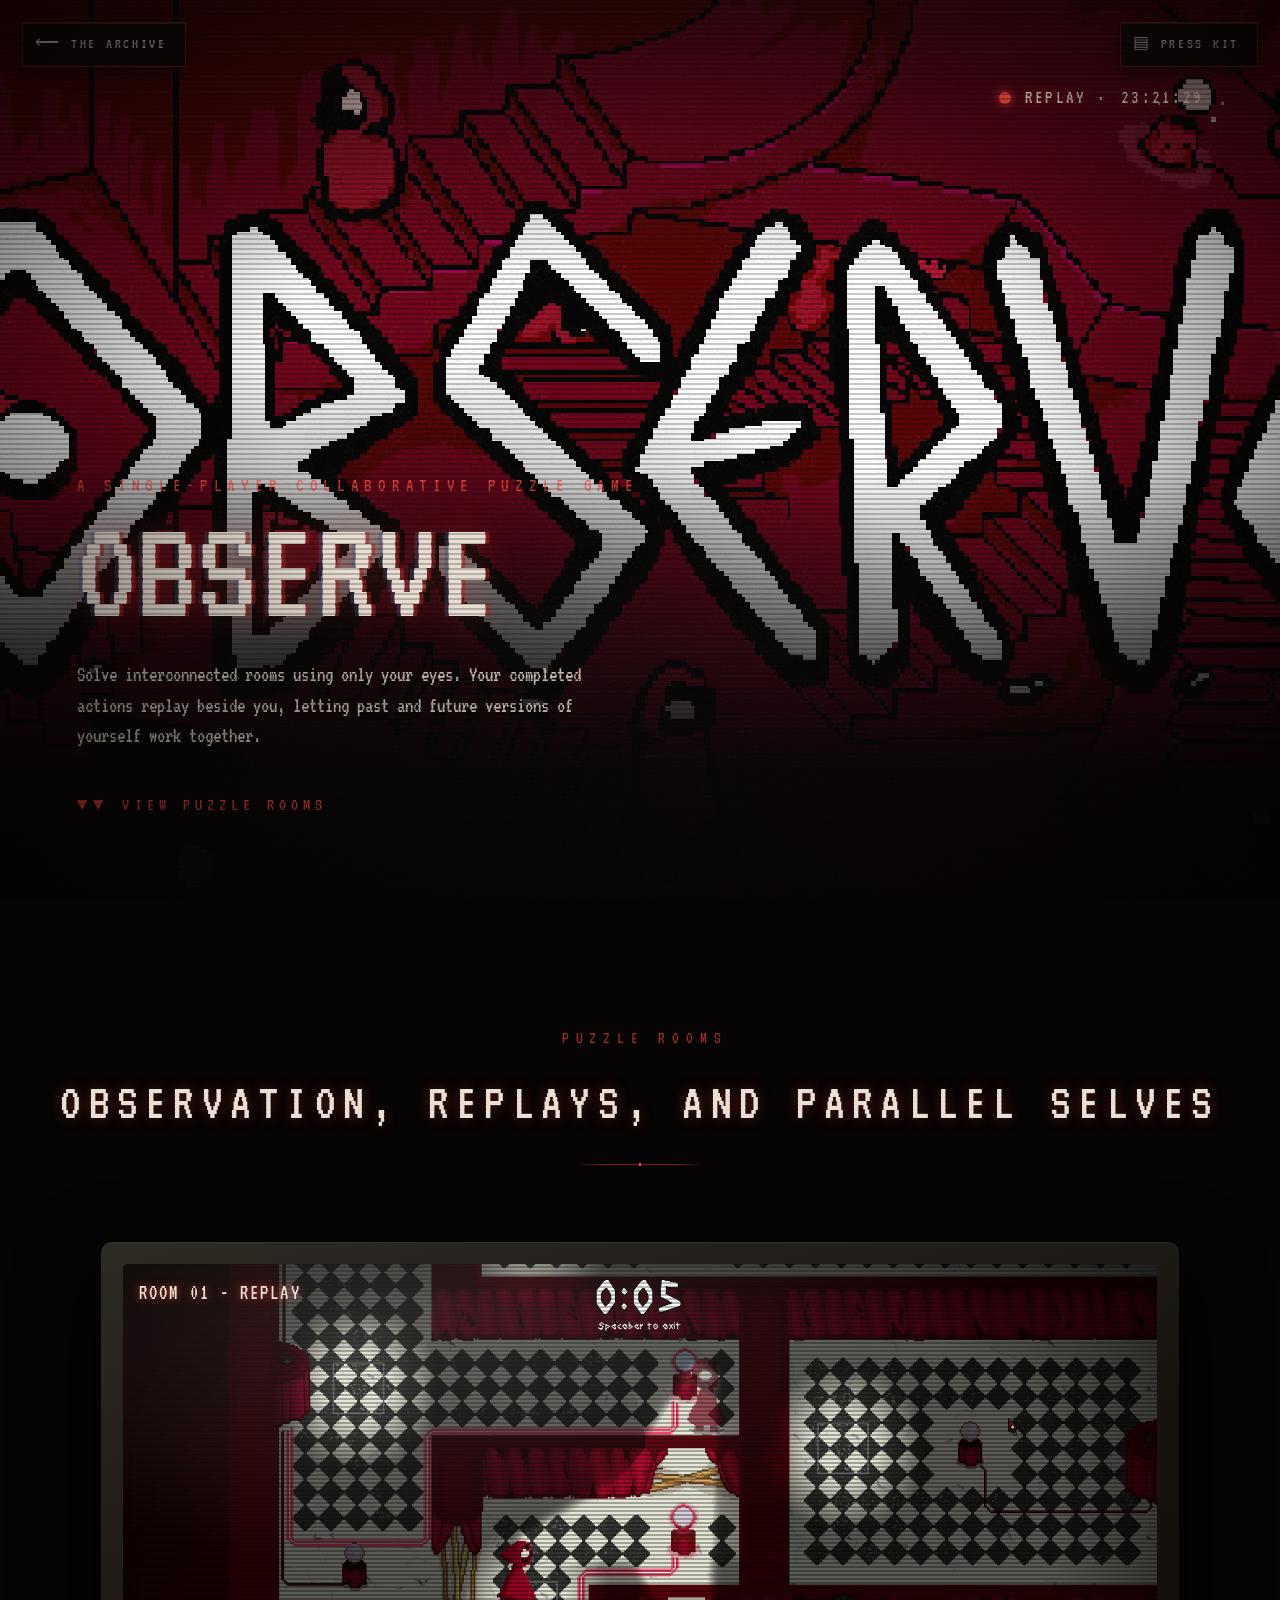
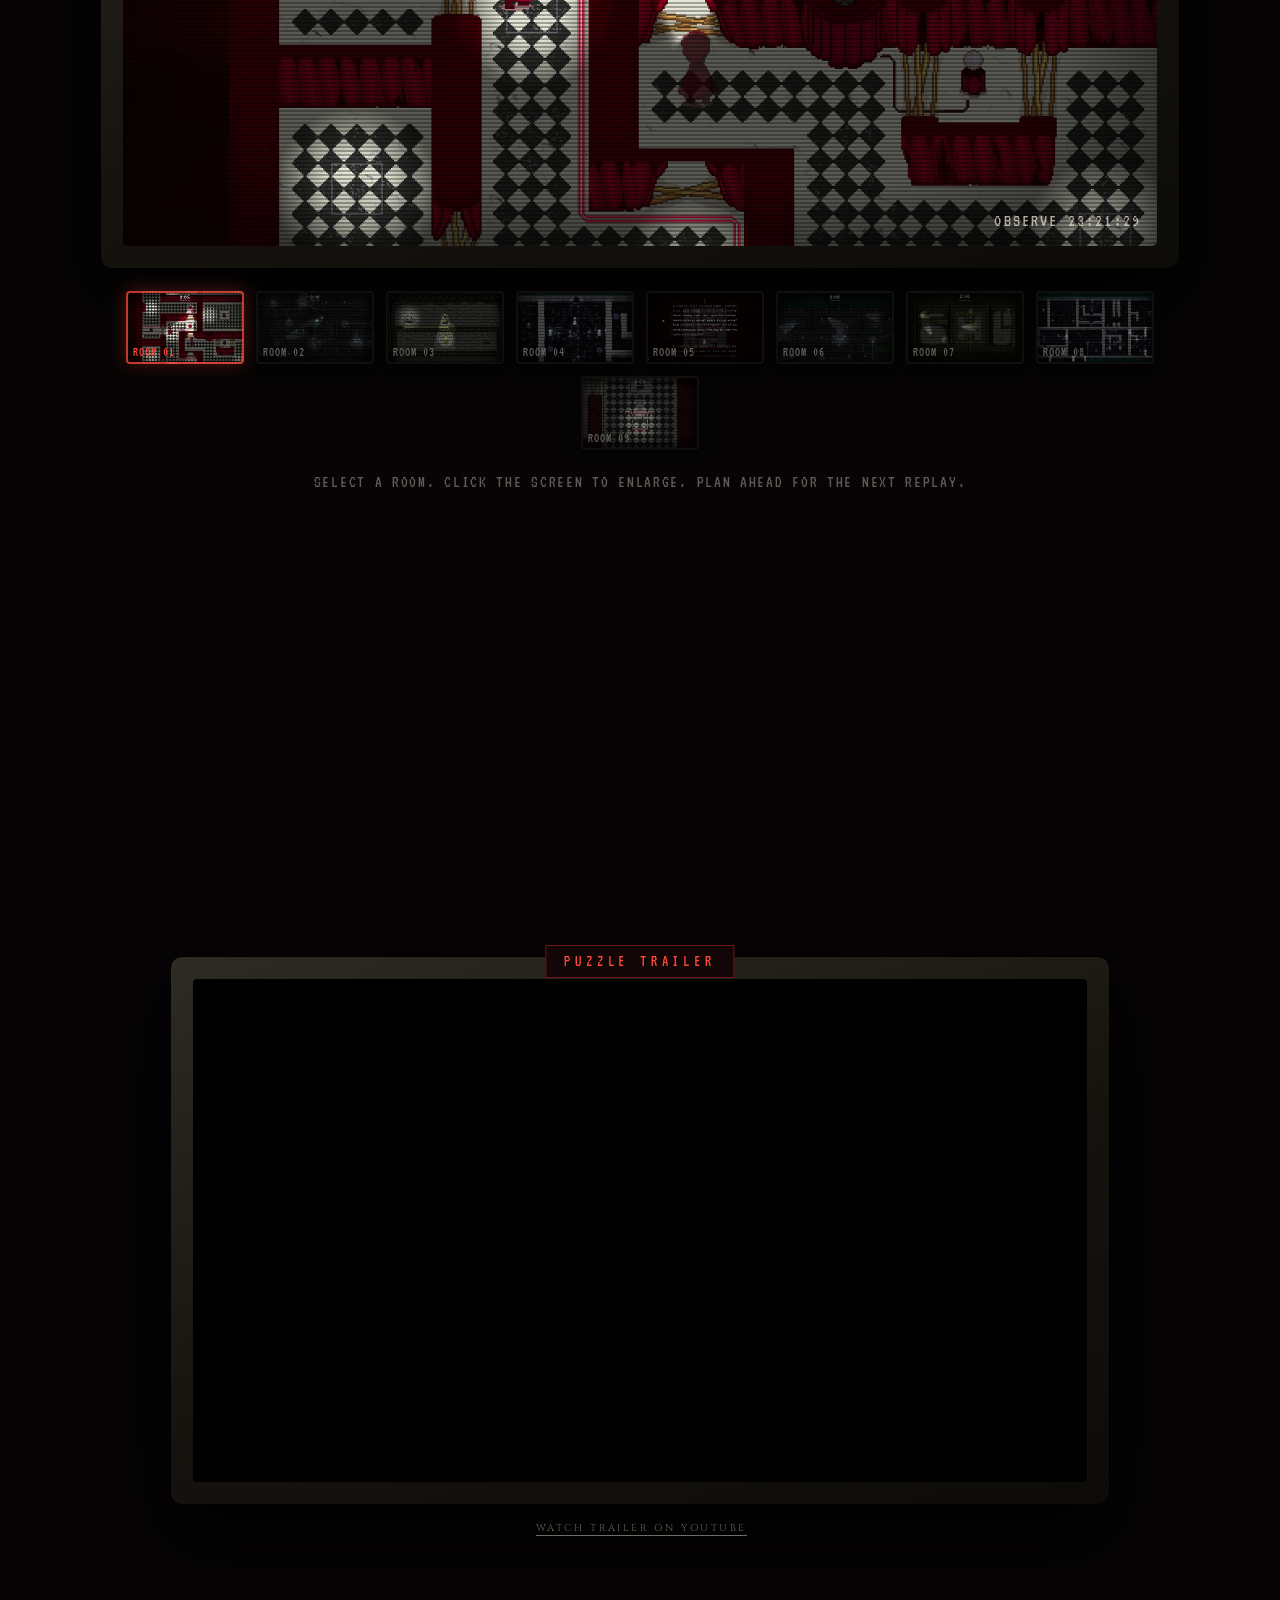
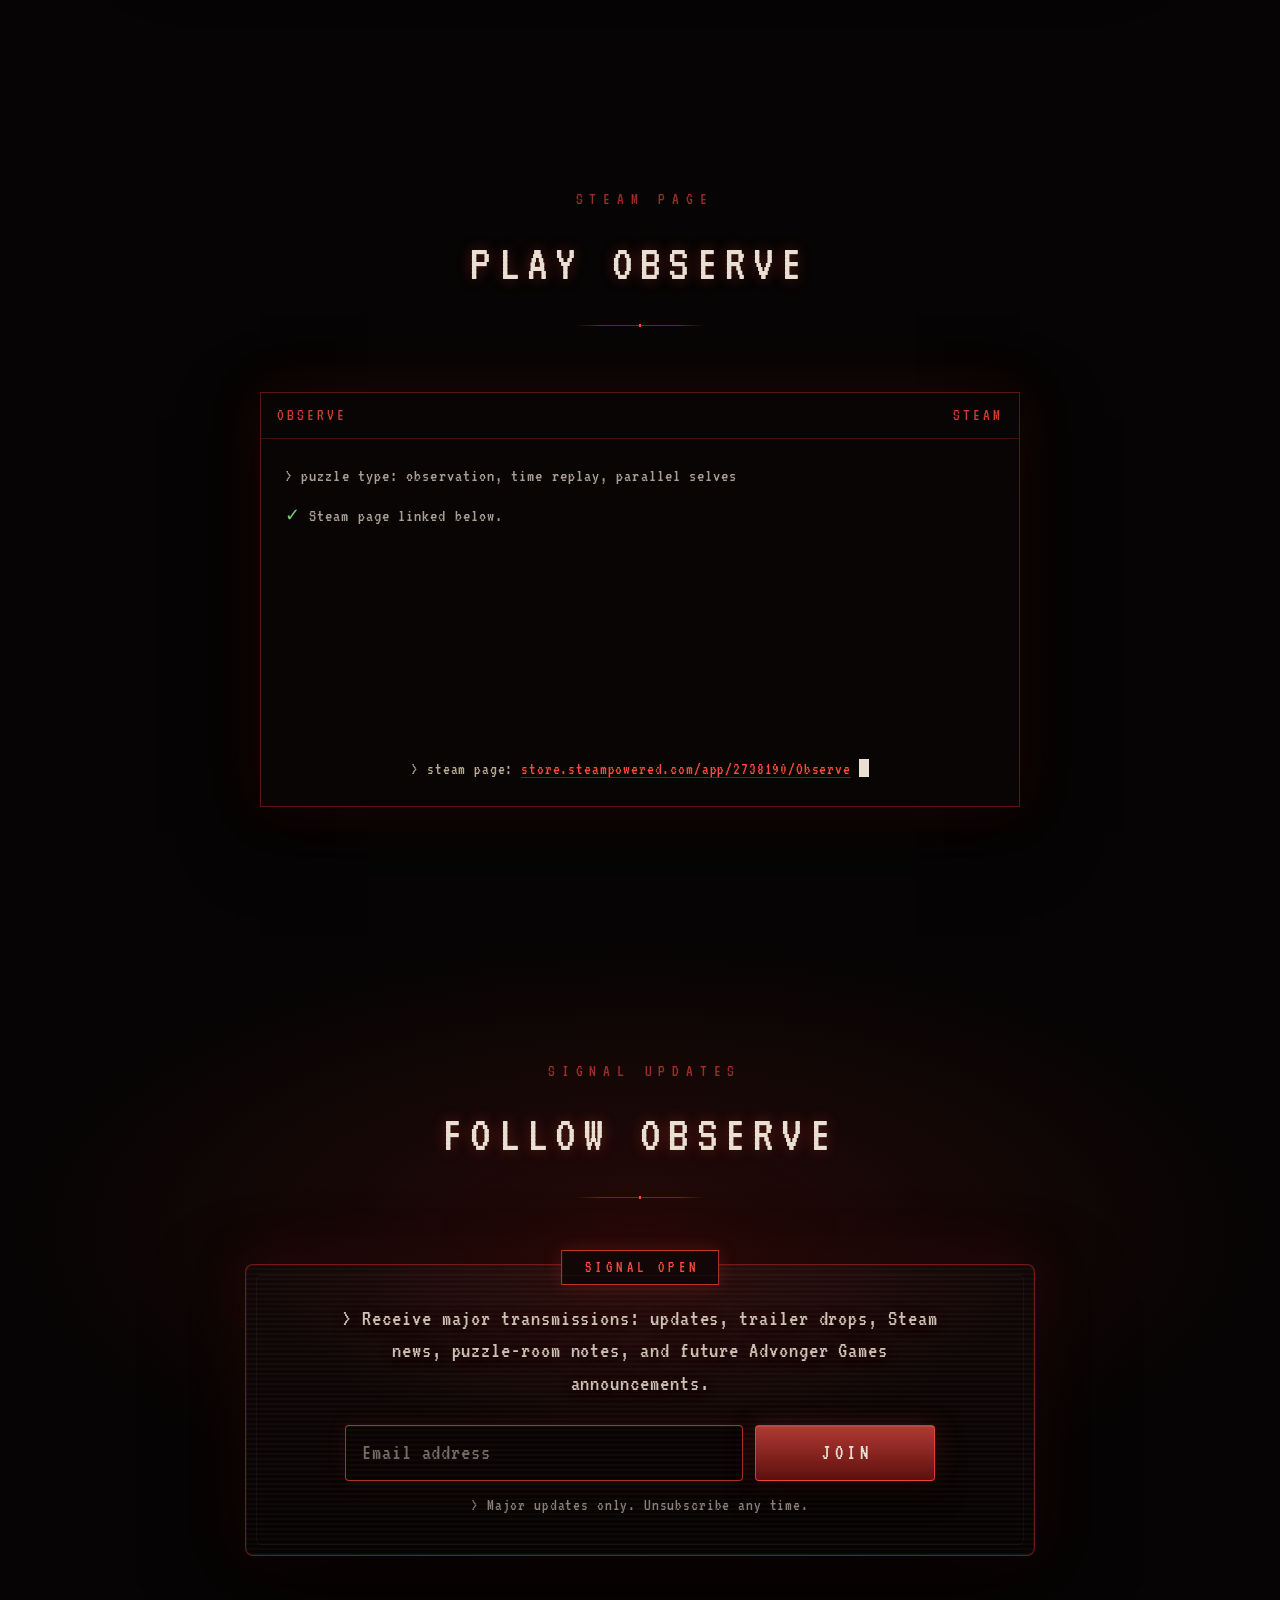
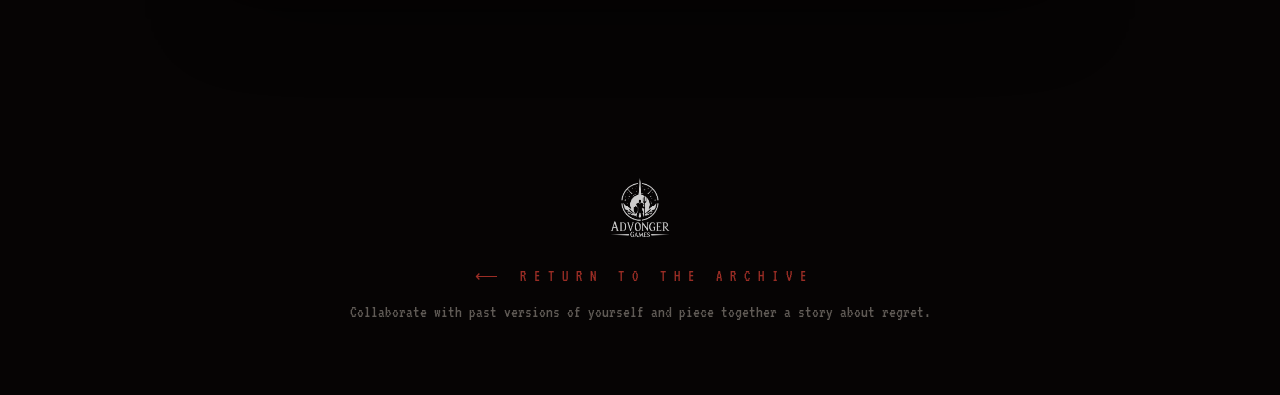
==== commit 6a501a76: "No — No —" ====
--- a/observe.html
+++ b/observe.html
@@ -10,7 +10,7 @@
 <script src="js/archive-transitions.js" defer></script>
 <style>
 /* ============================================================
-   EXHIBIT III — OBSERVE · the watching room
+   EXHIBIT III - OBSERVE · the watching room
    ============================================================ */
 body.obs {
   --blood: #b3241d;
@@ -552,7 +552,7 @@
   <div class="trailer-frame reveal d1">
     <span class="tape">PUZZLE TRAILER</span>
     <div class="well">
-      <iframe src="https://www.youtube-nocookie.com/embed/1S4LxchTAlQ" title="Observe — trailer"
+      <iframe src="https://www.youtube-nocookie.com/embed/1S4LxchTAlQ" title="Observe - trailer"
               loading="lazy" allow="accelerometer; autoplay; clipboard-write; encrypted-media; gyroscope; picture-in-picture"
               allowfullscreen></iframe>
     </div>
--- a/css/archive.css
+++ b/css/archive.css
@@ -1,5 +1,5 @@
 /* ============================================================
-   THE ADVONGER ARCHIVE — shared foundation
+   THE ADVONGER ARCHIVE - shared foundation
    ============================================================ */
 @import url('https://fonts.googleapis.com/css2?family=Cinzel:wght@400;500;600;700&family=Cormorant+Garamond:ital,wght@0,400;0,500;0,600;1,400;1,500&family=VT323&display=swap');
 
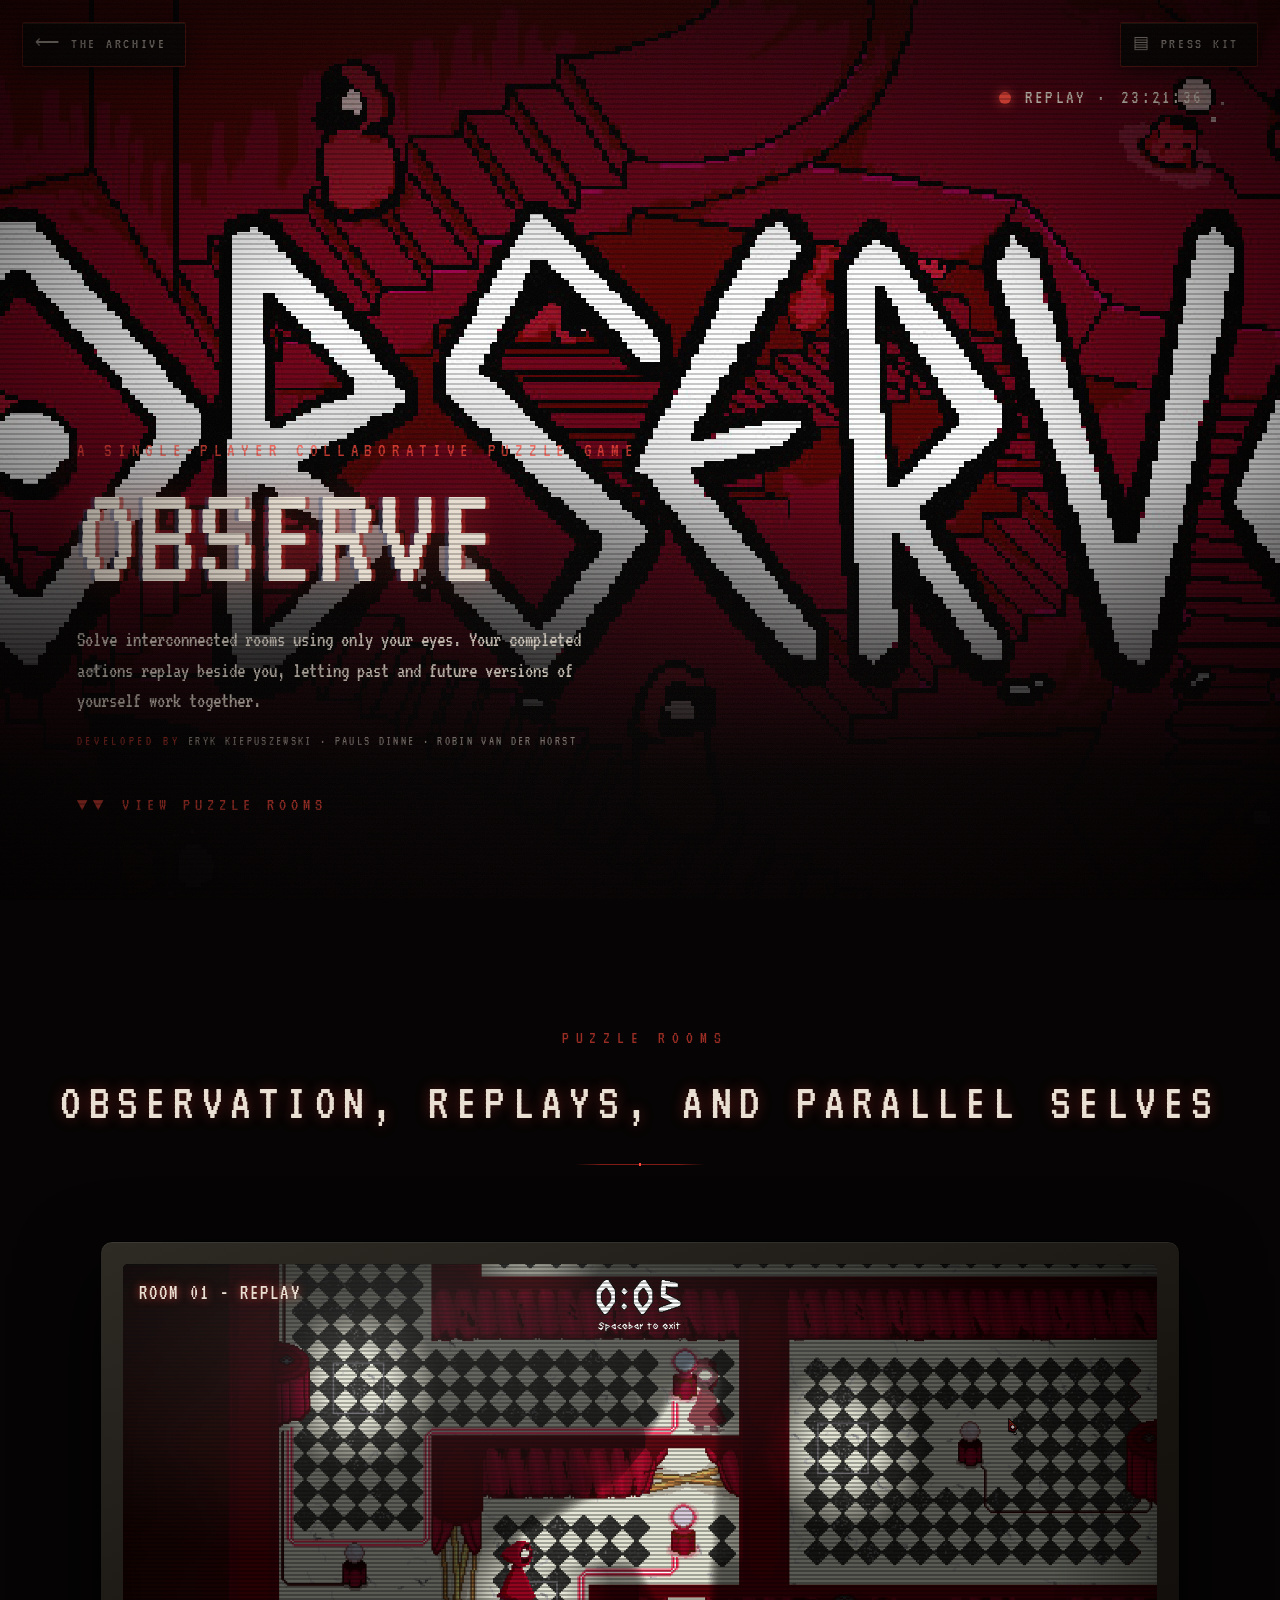
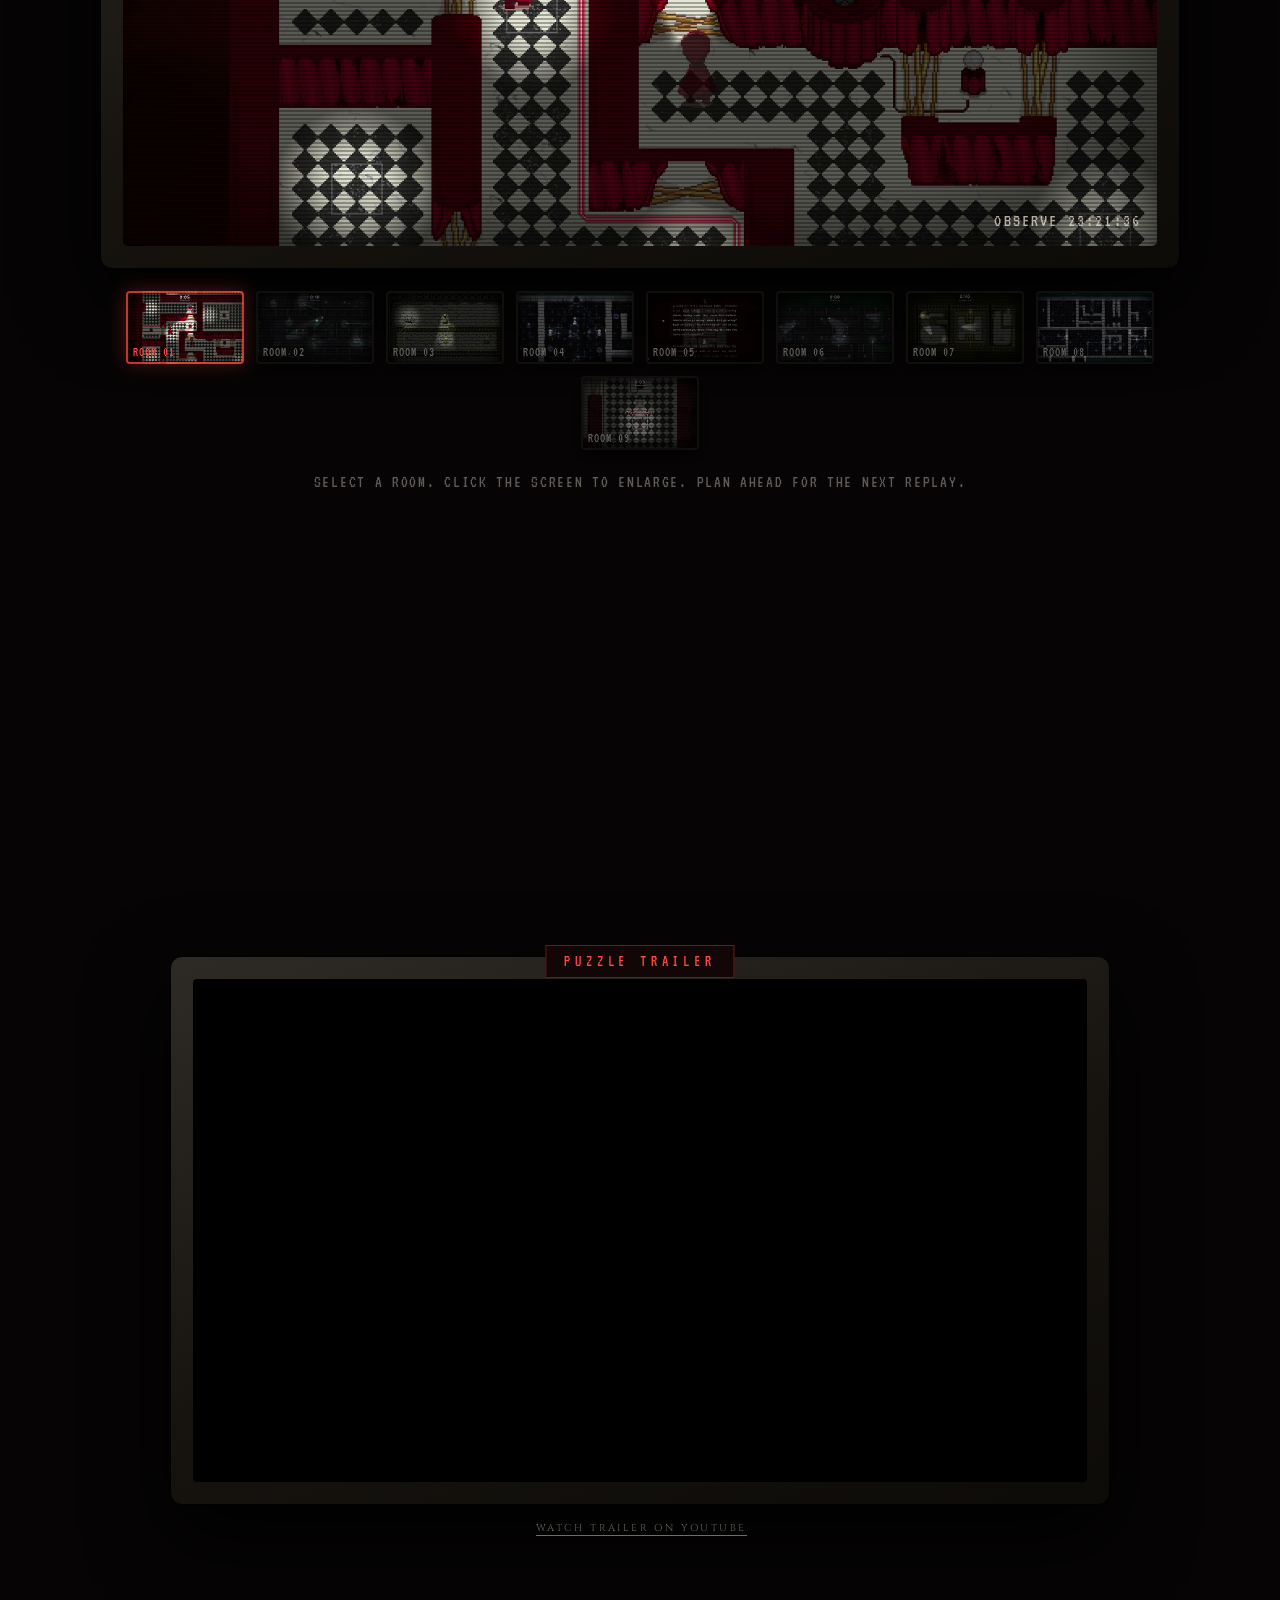
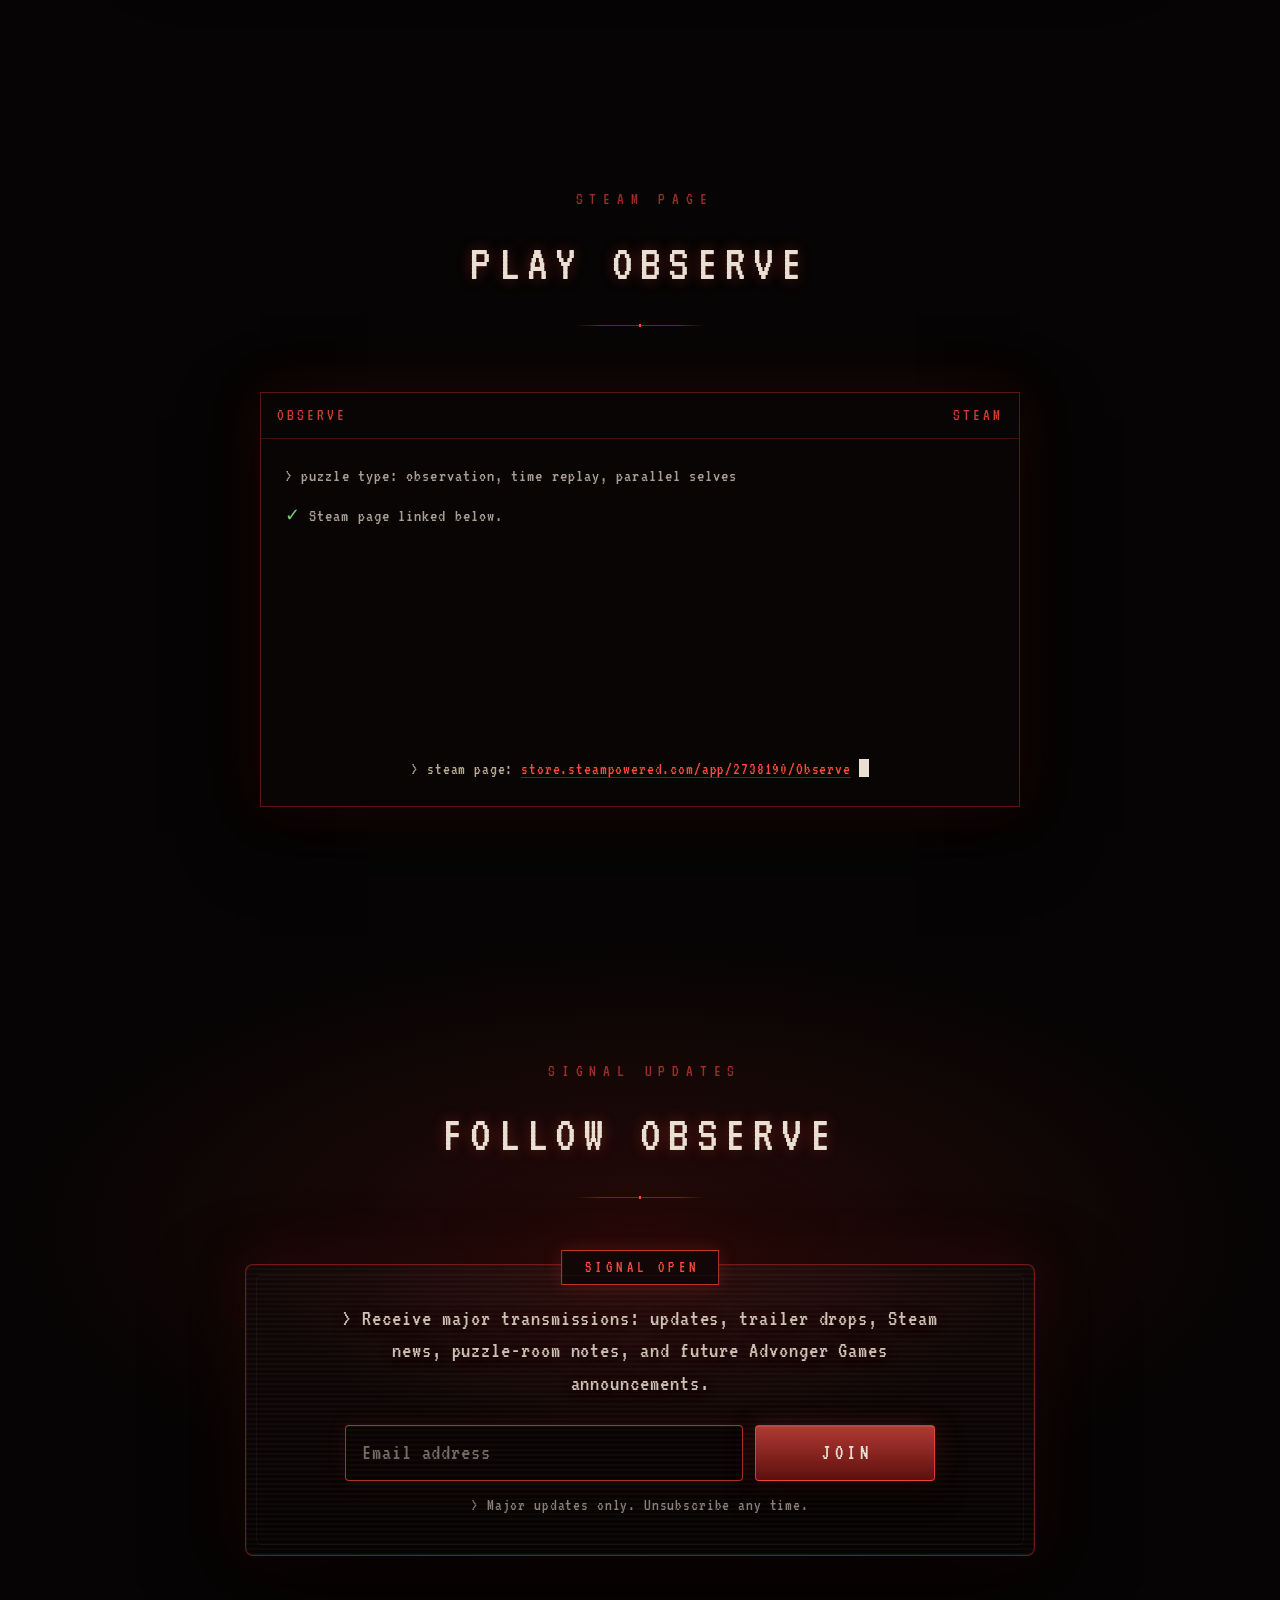
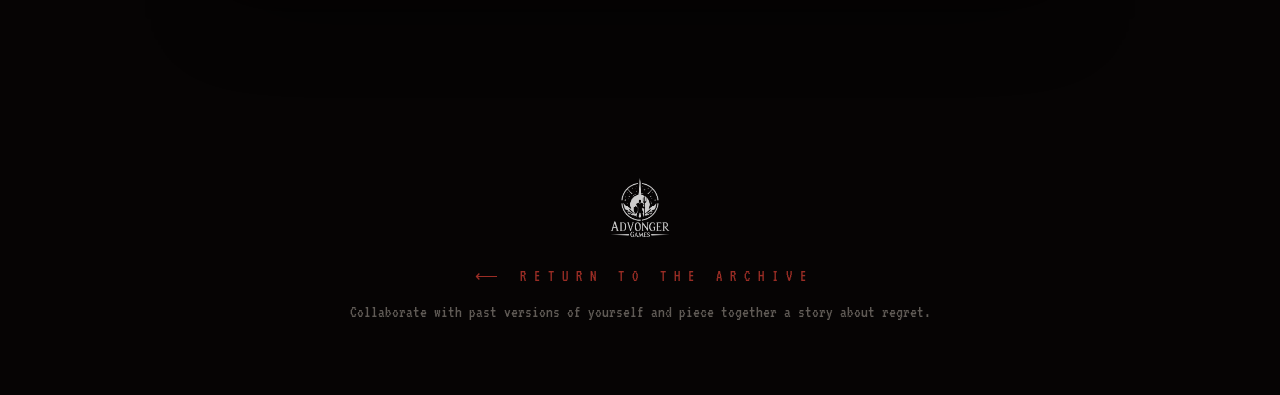
==== commit a69823a3: "Credits Credits" ====
--- a/observe.html
+++ b/observe.html
@@ -128,6 +128,16 @@
   font-size: 21px; color: rgba(233,223,210,.85);
   max-width: 560px;
 }
+.obs-hero .subject .devs {
+  margin-top: 16px;
+  font-family: var(--mono);
+  font-size: 13px; letter-spacing: .18em; text-transform: uppercase;
+  color: rgba(233,223,210,.55);
+}
+.obs-hero .subject .devs .devs-label {
+  color: rgba(255,74,60,.6);
+  letter-spacing: .28em;
+}
 .obs-hero .descend {
   margin-top: 40px;
   display: inline-flex; align-items: center; gap: 14px;
@@ -517,6 +527,7 @@
     <p class="line1">A SINGLE-PLAYER COLLABORATIVE PUZZLE GAME</p>
     <h1>OBSERVE</h1>
     <p class="brief">Solve interconnected rooms using only your eyes. Your completed actions replay beside you, letting past and future versions of yourself work together.</p>
+    <p class="devs"><span class="devs-label">Developed by</span> Eryk Kiepuszewski · Pauls Dinne · Robin van der Horst</p>
     <a class="descend" href="#switchboard"><span class="chevrons">▼▼</span> VIEW PUZZLE ROOMS</a>
   </div>
 </header>
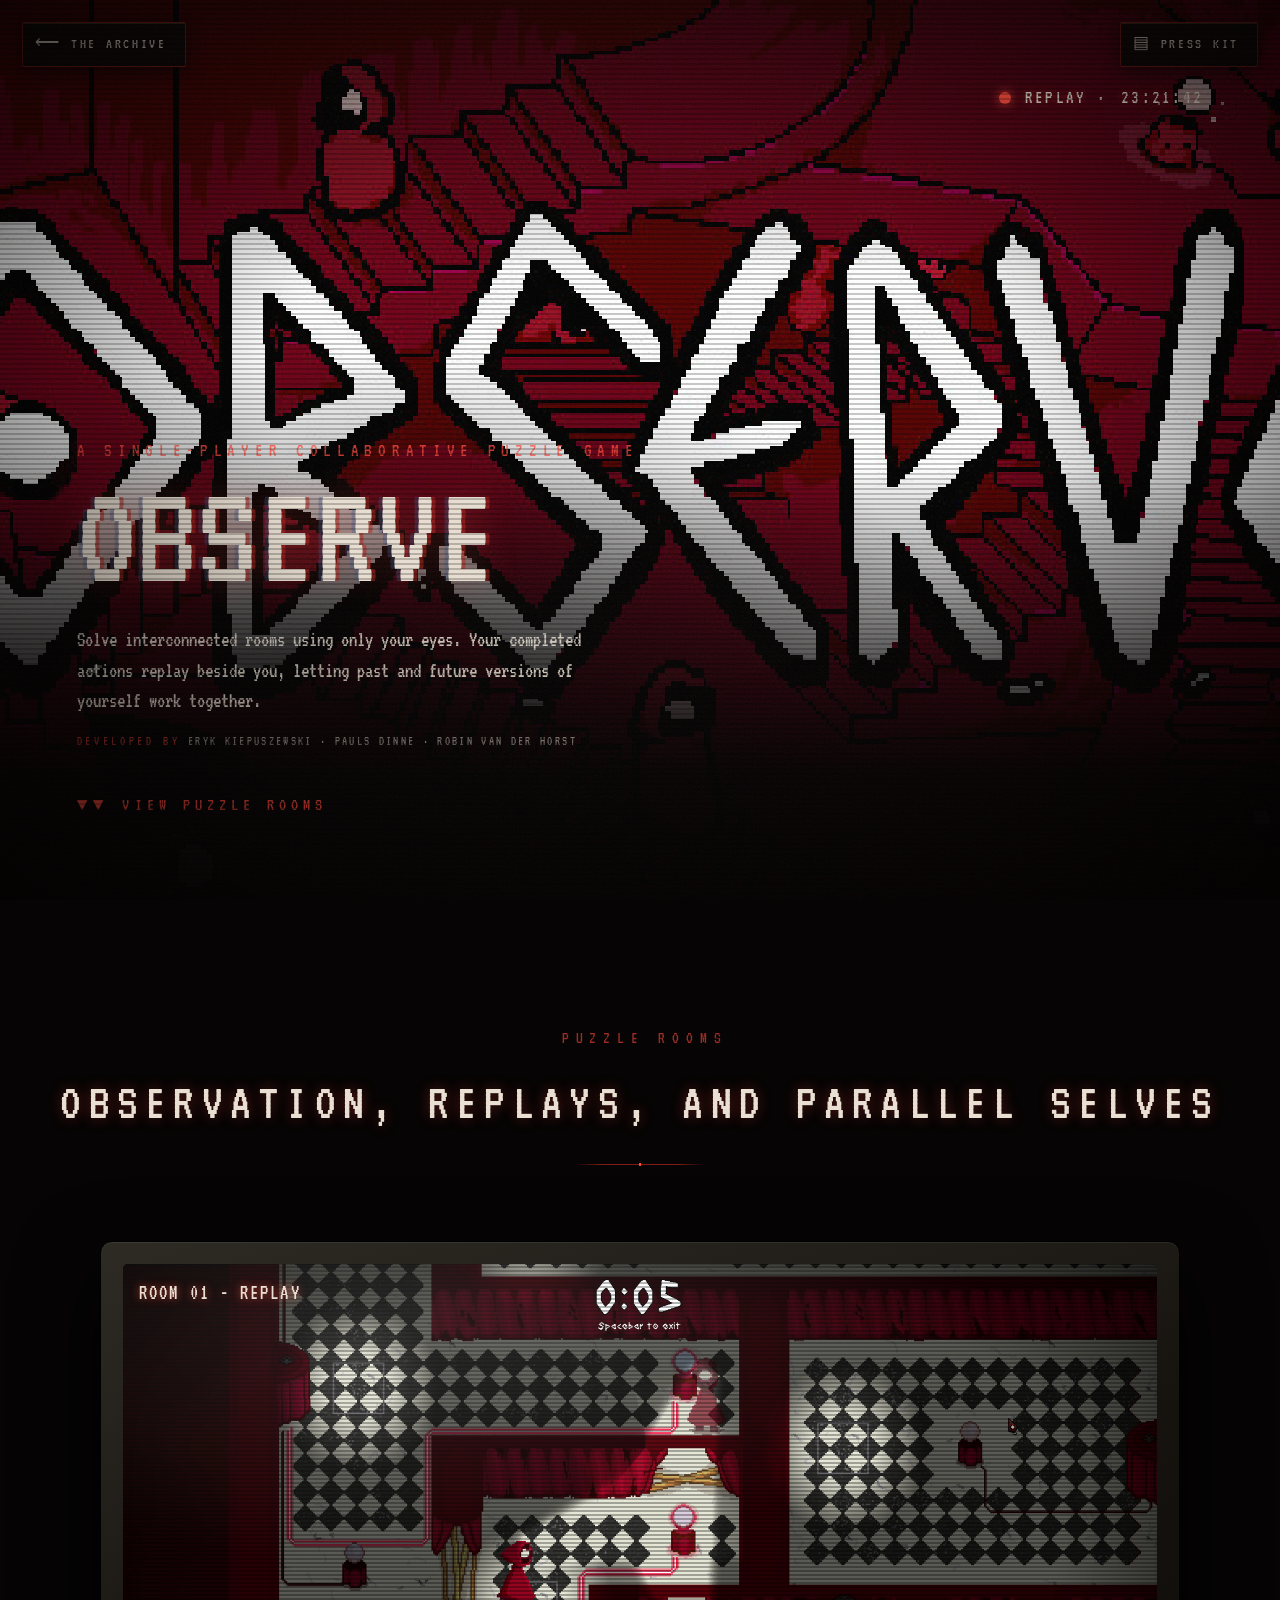
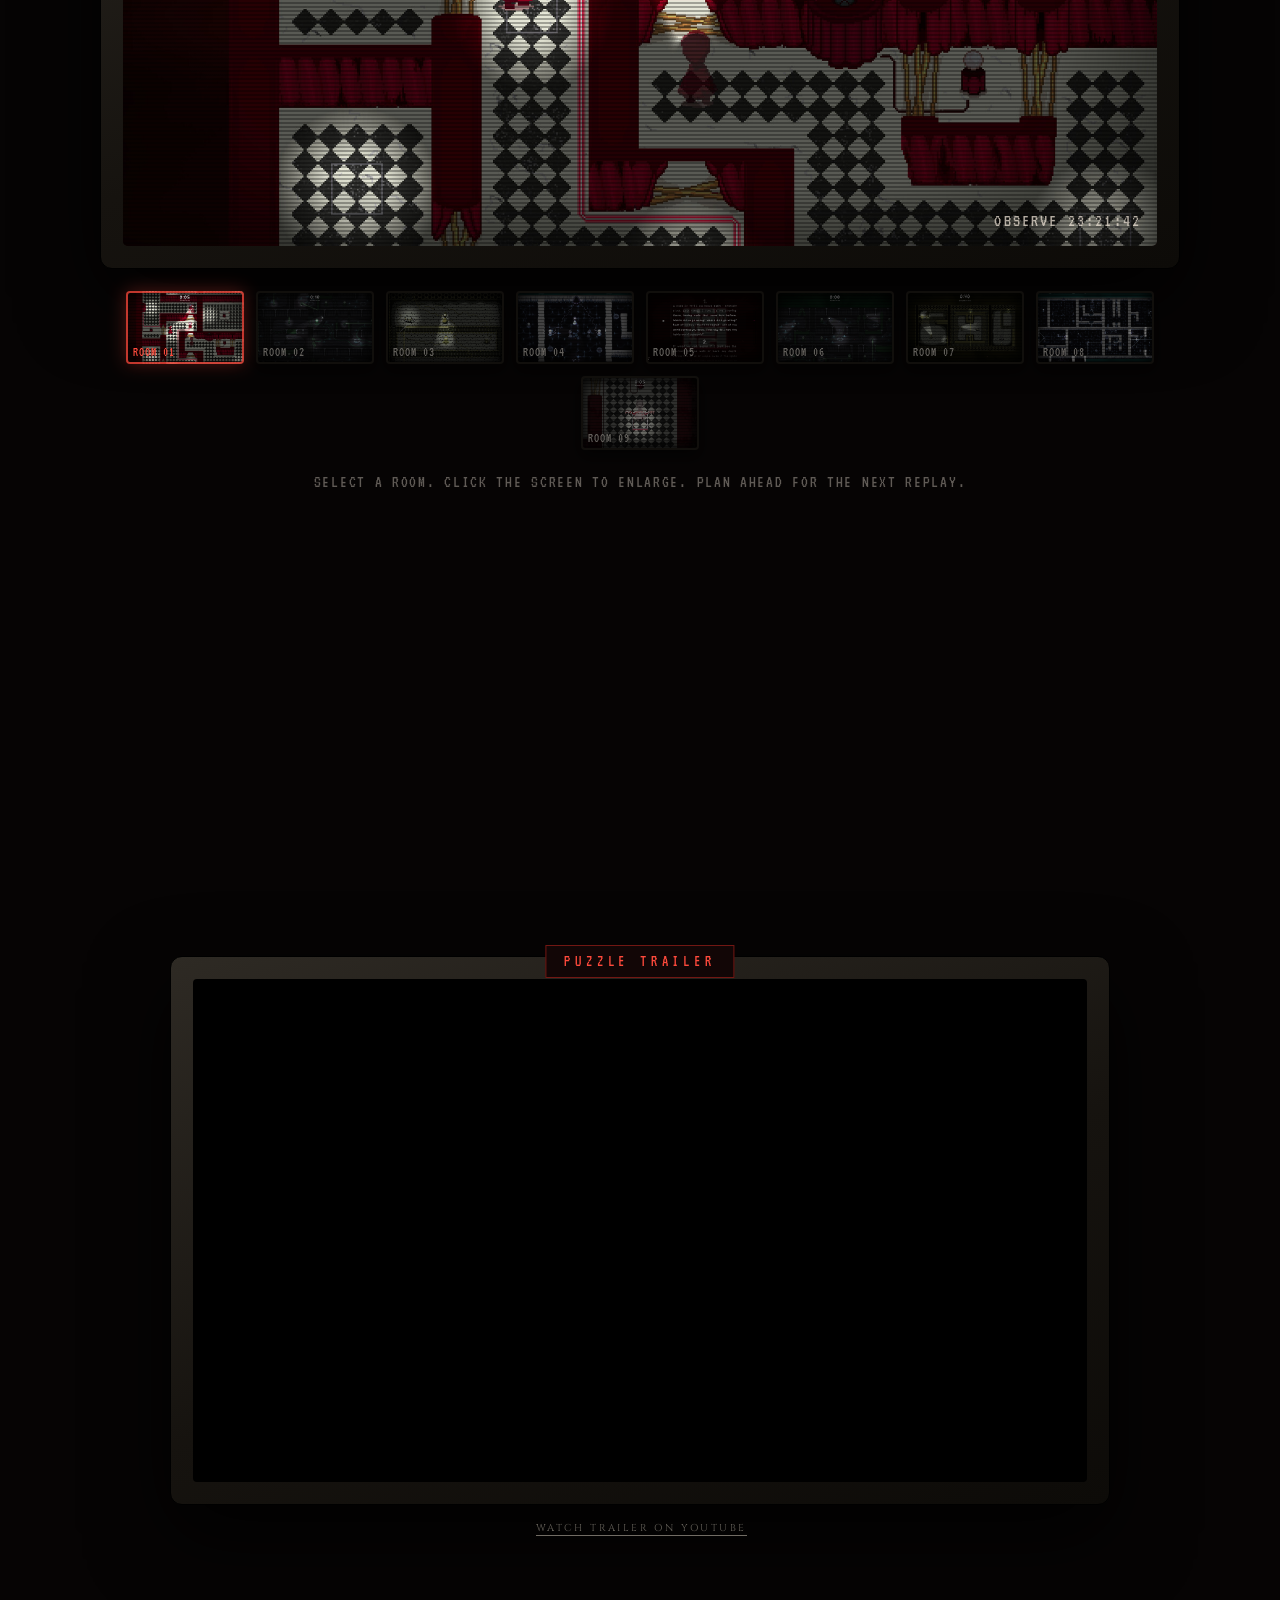
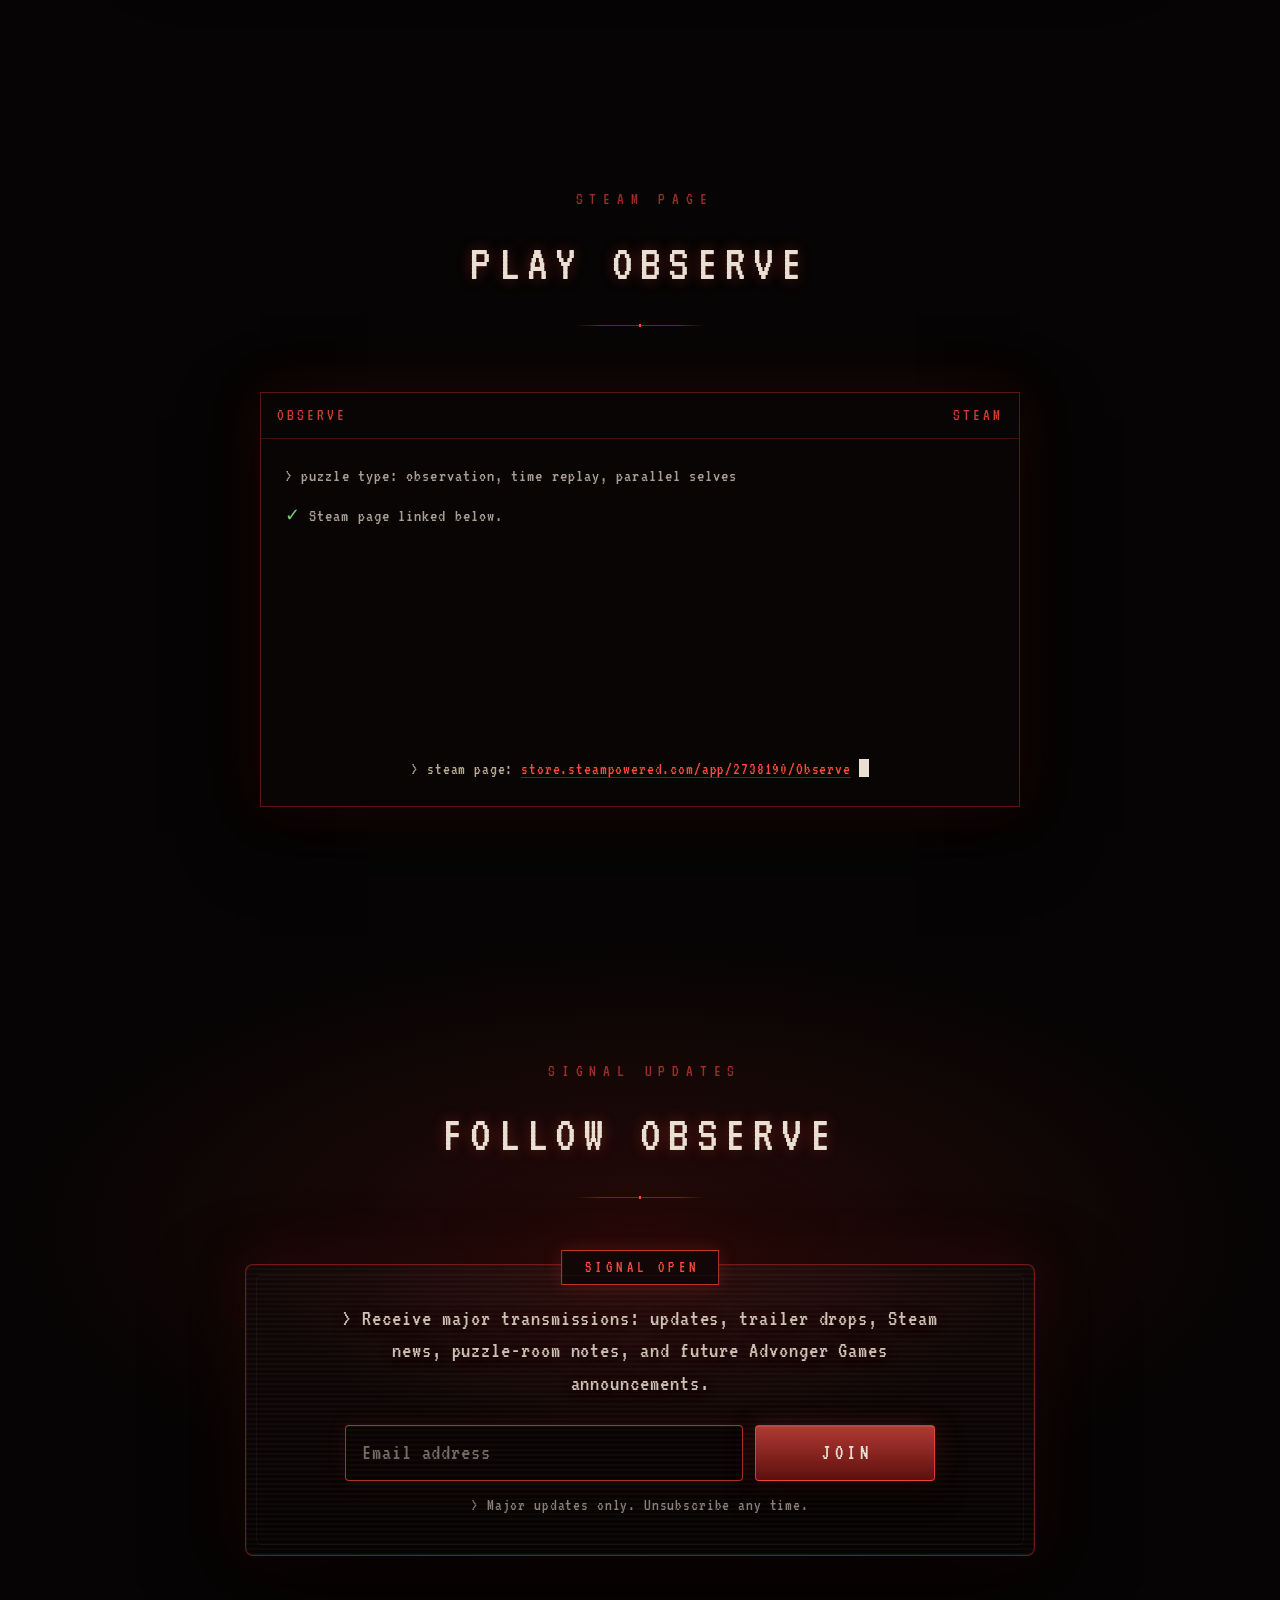
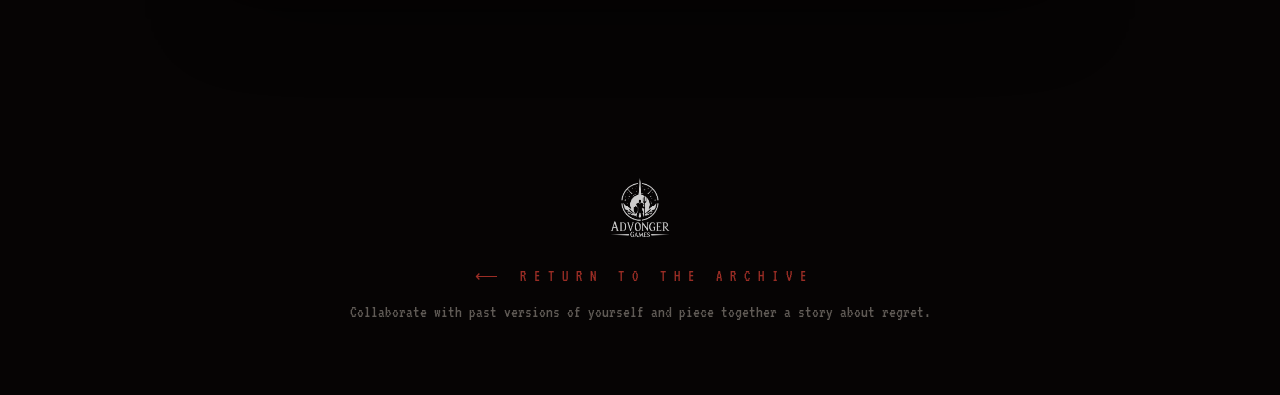
==== commit 0ce80c19: "Observe responsive Observe responsive" ====
--- a/observe.html
+++ b/observe.html
@@ -148,6 +148,24 @@
 }
 .obs-hero .descend .chevrons { animation: chev-drop 2s ease-in-out infinite; display: inline-block; }
 @keyframes chev-drop { 50% { transform: translateY(6px); } }
+
+/* mobile: the bright pixel-art feed collides with the copy, so dim it and
+   sink the lower half into near-solid dark where the text sits */
+@media (max-width: 680px) {
+  .obs-hero {
+    min-height: 92vh;
+    padding: 84px 20px 8vh;
+  }
+  .obs-hero .feed { filter: brightness(.72) saturate(.92); }
+  .obs-hero .feed-shade {
+    background:
+      linear-gradient(rgba(6,4,4,.4), rgba(6,4,4,.18) 24%, rgba(6,4,4,.86) 48%, rgba(6,4,4,.98) 74%);
+  }
+  .obs-hero .osd-top { top: 78px; font-size: 15px; letter-spacing: .1em; }
+  .obs-hero .subject .line1 { font-size: 15px; letter-spacing: .22em; }
+  .obs-hero .subject .brief { font-size: 17px; margin-top: 14px; }
+  .obs-hero .descend { margin-top: 30px; font-size: 15px; }
+}
 
 /* ------------------------------------------------ sections */
 .obs section { padding: 14vh 24px; position: relative; }
--- a/css/archive.css
+++ b/css/archive.css
@@ -117,7 +117,36 @@
 .return-plaque:hover .arrow { transform: translate(-3px, -1px); }
 
 /* ---- the press kit plaque (same brass, fixed top-right) ---- */
-.press-plaque { left: auto; right: 22px; }
+.press-plaque {
+  left: auto; right: 22px;
+  border-color: rgba(232,201,135,.7);
+  color: var(--brass-bright);
+  animation: press-glow 2.6s ease-in-out infinite;
+}
+.press-plaque:hover {
+  animation-play-state: paused;
+  box-shadow: 0 4px 18px rgba(0,0,0,.6), inset 0 1px 0 rgba(232,201,135,.18),
+              0 0 26px rgba(232,201,135,.7);
+}
+@keyframes press-glow {
+  0%, 100% {
+    box-shadow: 0 4px 18px rgba(0,0,0,.6), inset 0 1px 0 rgba(232,201,135,.18),
+                0 0 8px rgba(232,201,135,.25);
+    border-color: rgba(232,201,135,.5);
+  }
+  50% {
+    box-shadow: 0 4px 18px rgba(0,0,0,.6), inset 0 1px 0 rgba(232,201,135,.28),
+                0 0 22px rgba(232,201,135,.65);
+    border-color: rgba(232,201,135,.9);
+  }
+}
+@media (prefers-reduced-motion: reduce) {
+  .press-plaque {
+    animation: none;
+    box-shadow: 0 4px 18px rgba(0,0,0,.6), inset 0 1px 0 rgba(232,201,135,.18),
+                0 0 18px rgba(232,201,135,.5);
+  }
+}
 
 /* ---- shared trailer shells ---- */
 .trailer-frame {
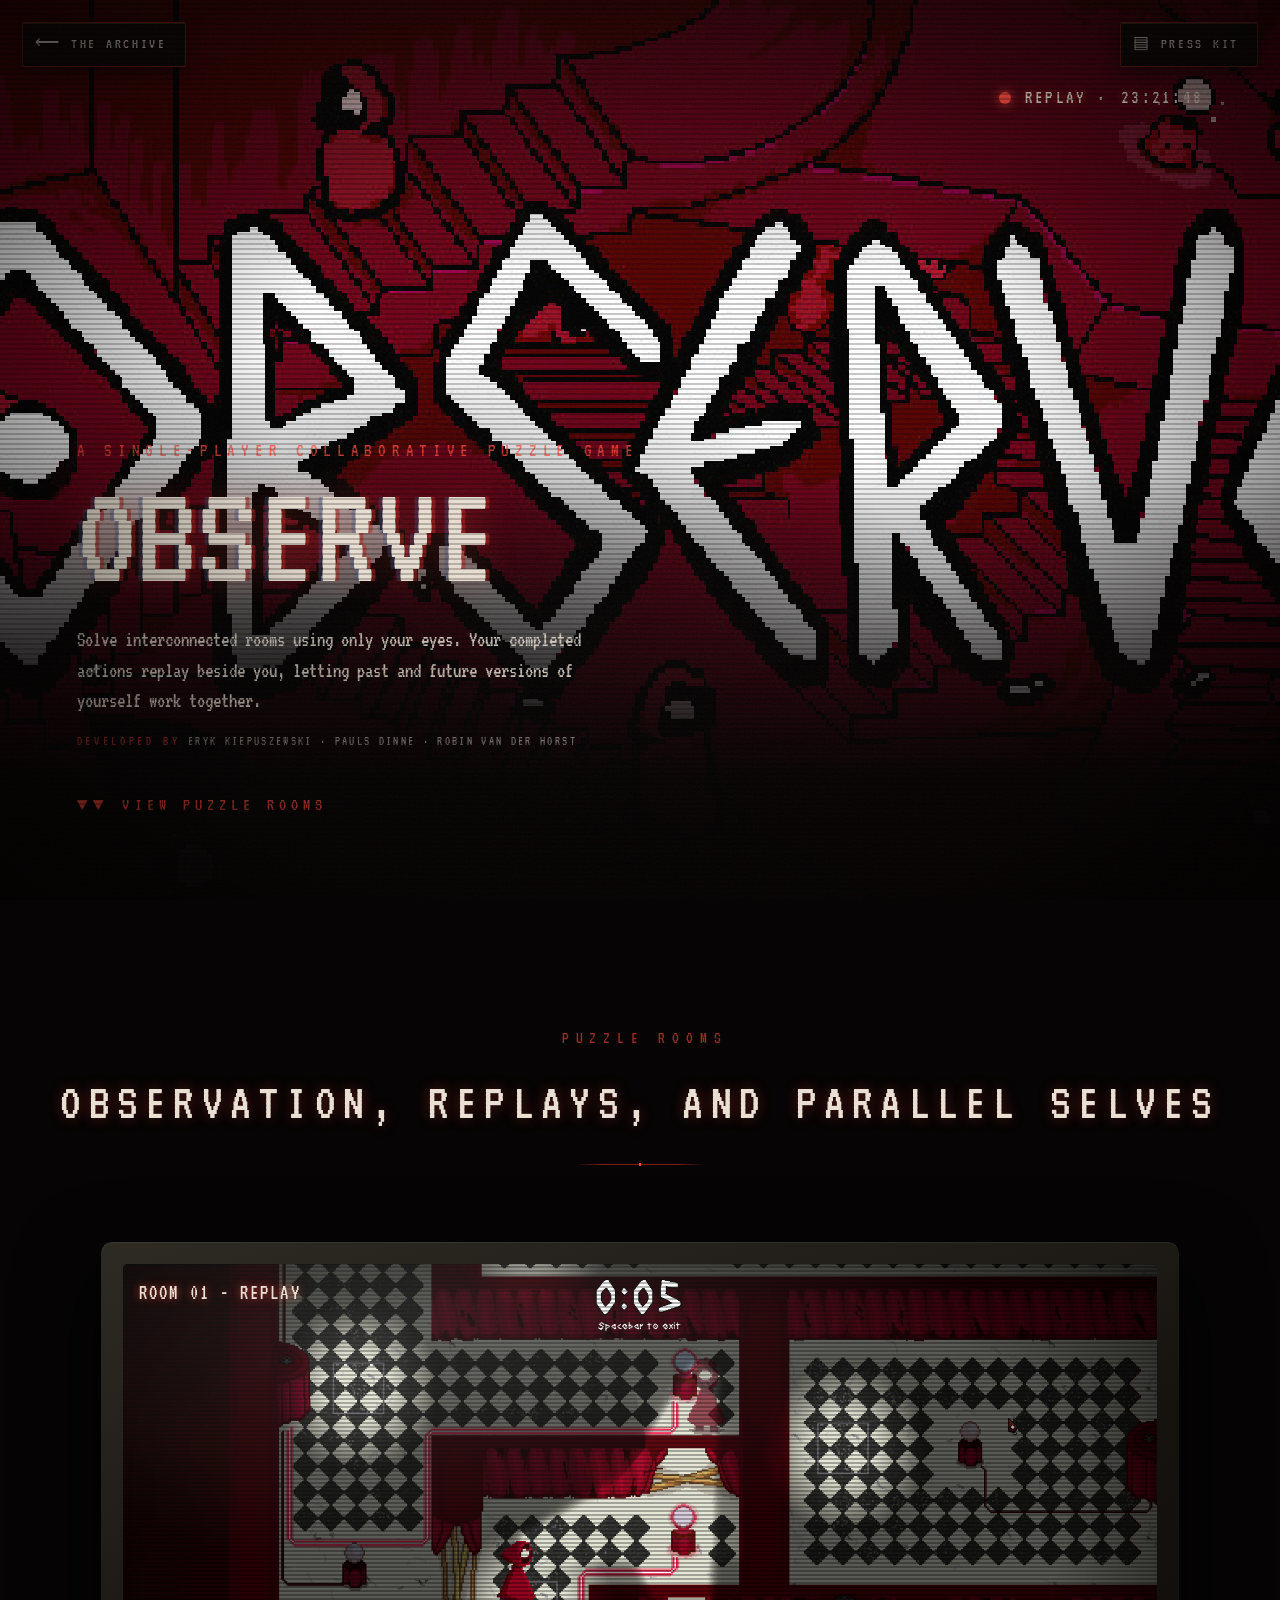
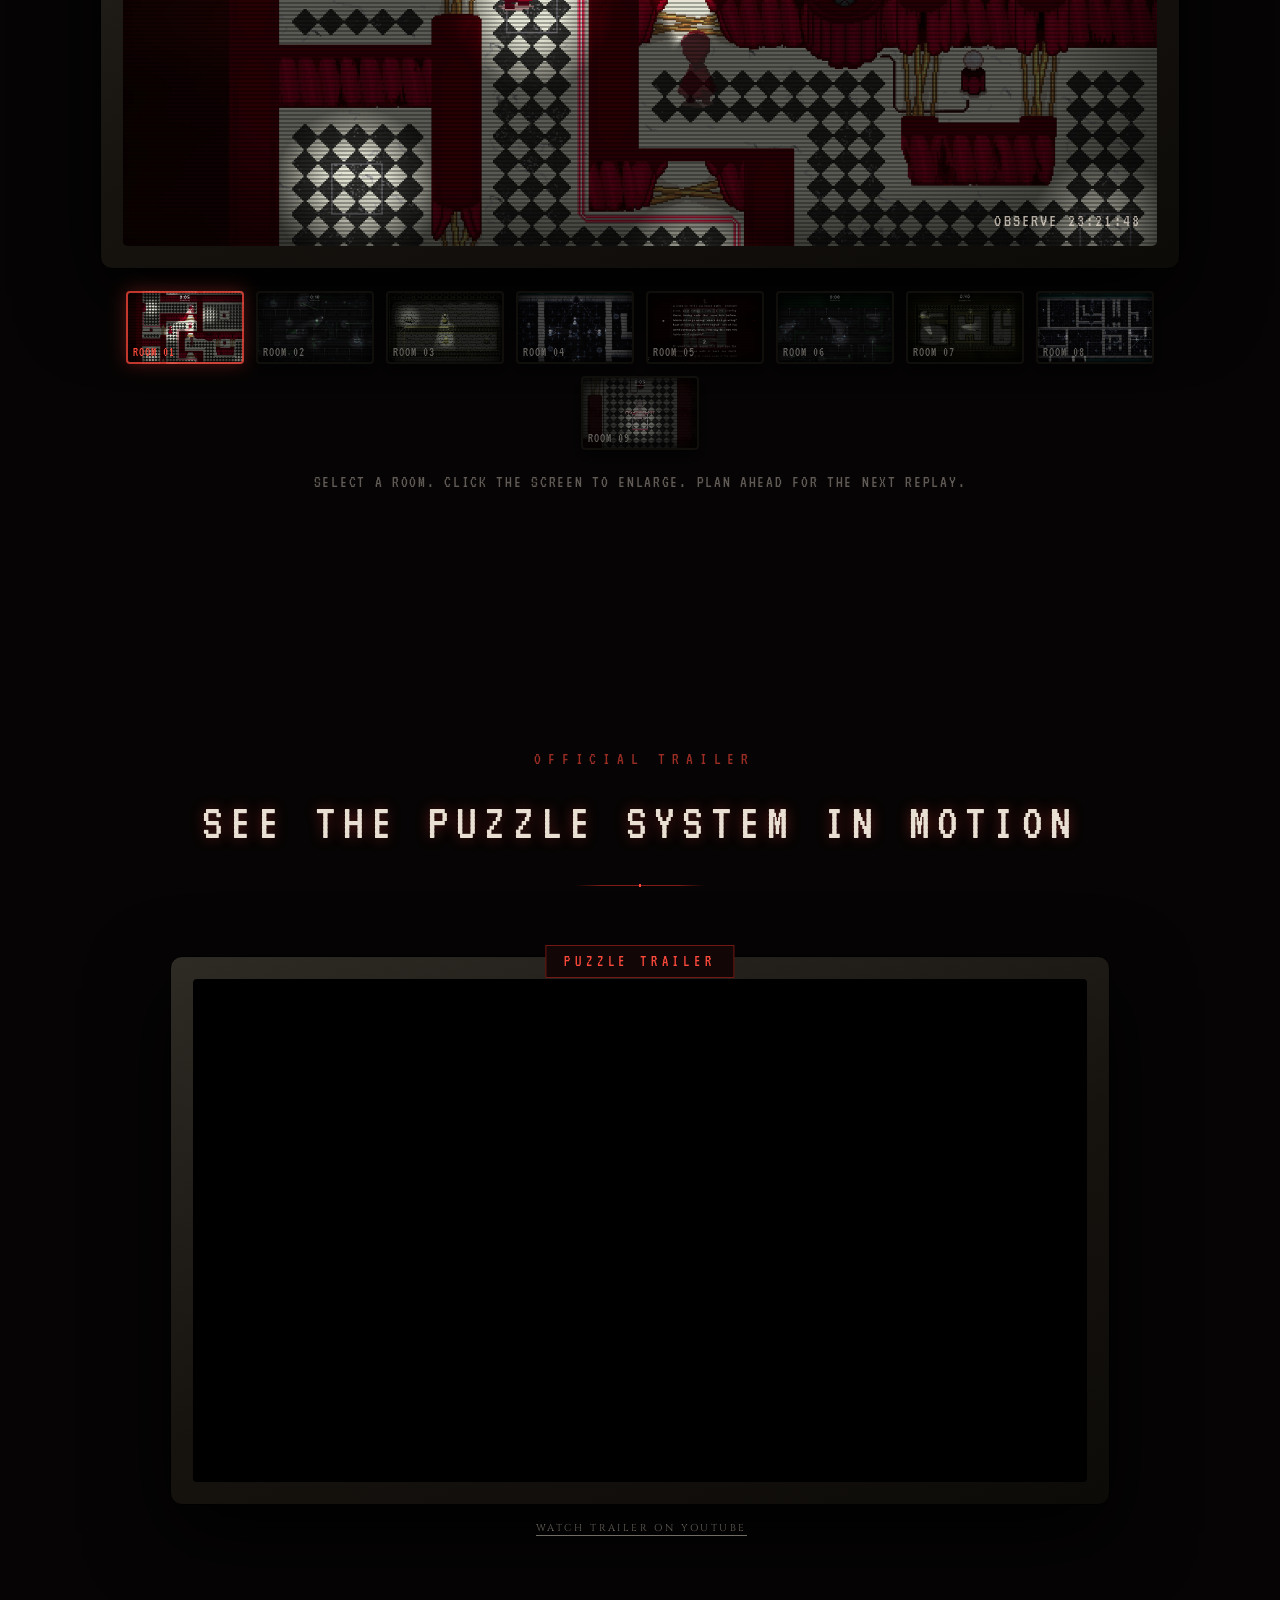
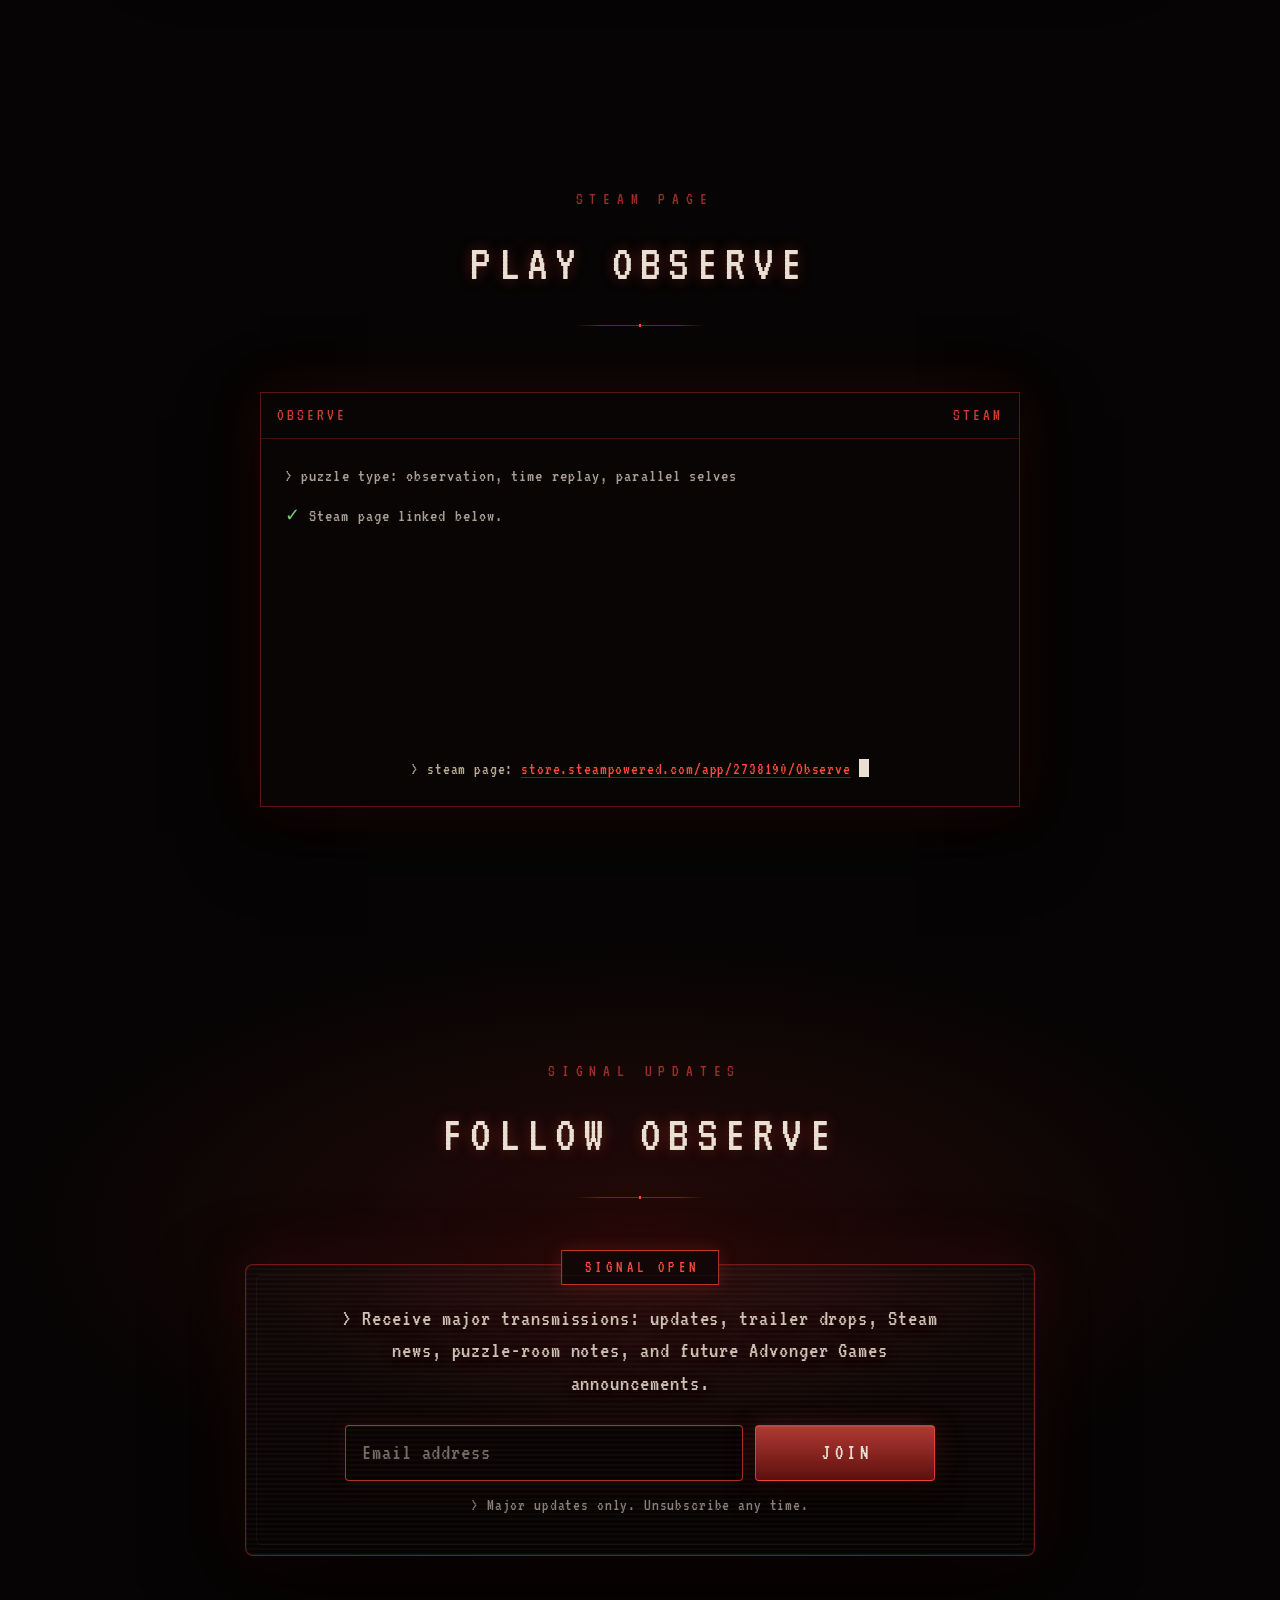
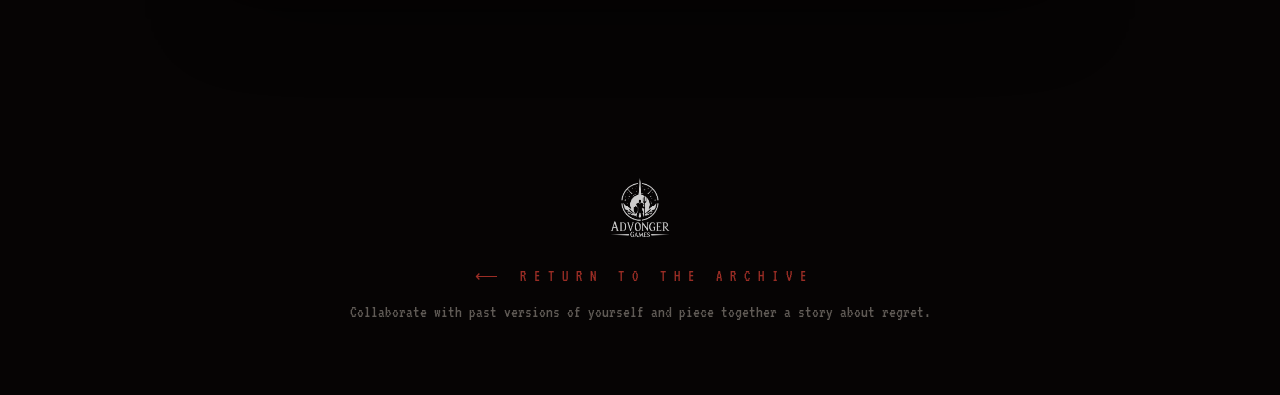
==== commit fad4bcd1: "Changes Changes" ====
--- a/observe.html
+++ b/observe.html
@@ -5,7 +5,37 @@
 <meta name="viewport" content="width=device-width, initial-scale=1.0">
 <title>Observe - Advonger Games</title>
 <meta name="description" content="Observe is a single-player puzzle game where you solve rooms by watching, replaying past actions, and collaborating with parallel versions of yourself.">
+<meta name="author" content="Advonger Games">
+<meta name="theme-color" content="#060404">
+<link rel="canonical" href="https://advongergames.com/observe.html">
+<meta property="og:type" content="website">
+<meta property="og:site_name" content="Advonger Games">
+<meta property="og:title" content="Observe - Advonger Games">
+<meta property="og:description" content="A single-player puzzle game where vision is your tool: replay past actions and collaborate with parallel versions of yourself across time.">
+<meta property="og:url" content="https://advongergames.com/observe.html">
+<meta property="og:image" content="https://advongergames.com/Observe/Cover%20Art/capsule_616x353.jpg">
+<meta name="twitter:card" content="summary_large_image">
+<meta name="twitter:title" content="Observe - Advonger Games">
+<meta name="twitter:description" content="A single-player puzzle game where vision is your tool: replay past actions and collaborate with parallel versions of yourself across time.">
+<meta name="twitter:image" content="https://advongergames.com/Observe/Cover%20Art/capsule_616x353.jpg">
+<script type="application/ld+json">
+{
+  "@context": "https://schema.org",
+  "@type": "VideoGame",
+  "name": "Observe",
+  "url": "https://advongergames.com/observe.html",
+  "image": "https://advongergames.com/Observe/Cover%20Art/capsule_616x353.jpg",
+  "description": "A single-player puzzle game where you solve rooms by watching, replaying past actions, and collaborating with parallel versions of yourself.",
+  "genre": ["Puzzle"],
+  "gamePlatform": "PC",
+  "author": { "@type": "Organization", "name": "Advonger Games", "url": "https://advongergames.com/" },
+  "publisher": { "@type": "Organization", "name": "Advonger Games" },
+  "sameAs": ["https://store.steampowered.com/app/2738190/Observe/"]
+}
+</script>
 <link rel="icon" type="image/png" href="favicon.png">
+<link rel="preconnect" href="https://fonts.googleapis.com">
+<link rel="preconnect" href="https://fonts.gstatic.com" crossorigin>
 <link rel="stylesheet" href="css/archive.css">
 <script src="js/archive-transitions.js" defer></script>
 <style>
@@ -560,7 +590,7 @@
   <div class="switchboard reveal d1">
     <div class="monitor">
       <div class="tube" id="tube">
-        <img id="tube-img" src="Observe/Screenshot1.jpg" alt="Observe screenshot 1">
+        <img id="tube-img" src="Observe/Screenshot1.jpg" alt="Observe screenshot 1" loading="lazy" decoding="async">
         <div class="static"></div>
         <span class="osd" id="tube-osd">ROOM 01 - REPLAY</span>
         <span class="osd-time" id="tube-time"></span>
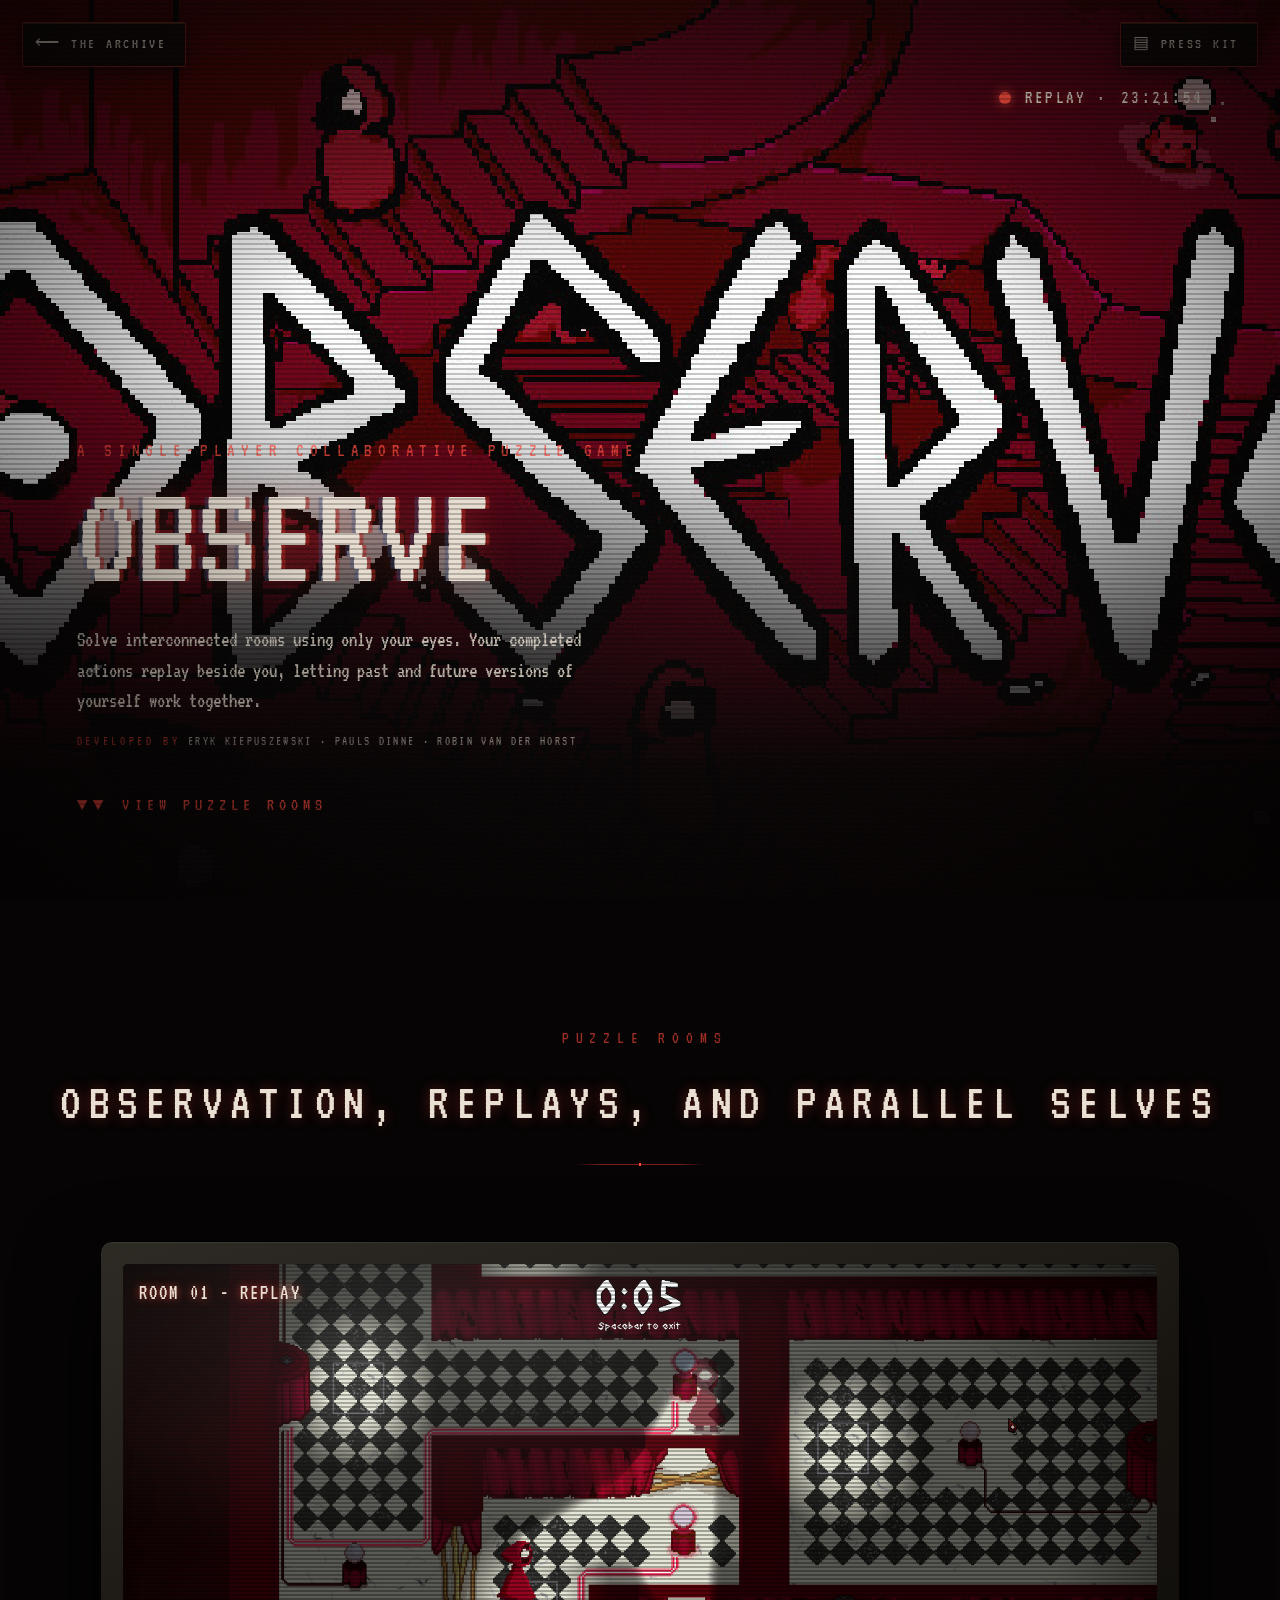
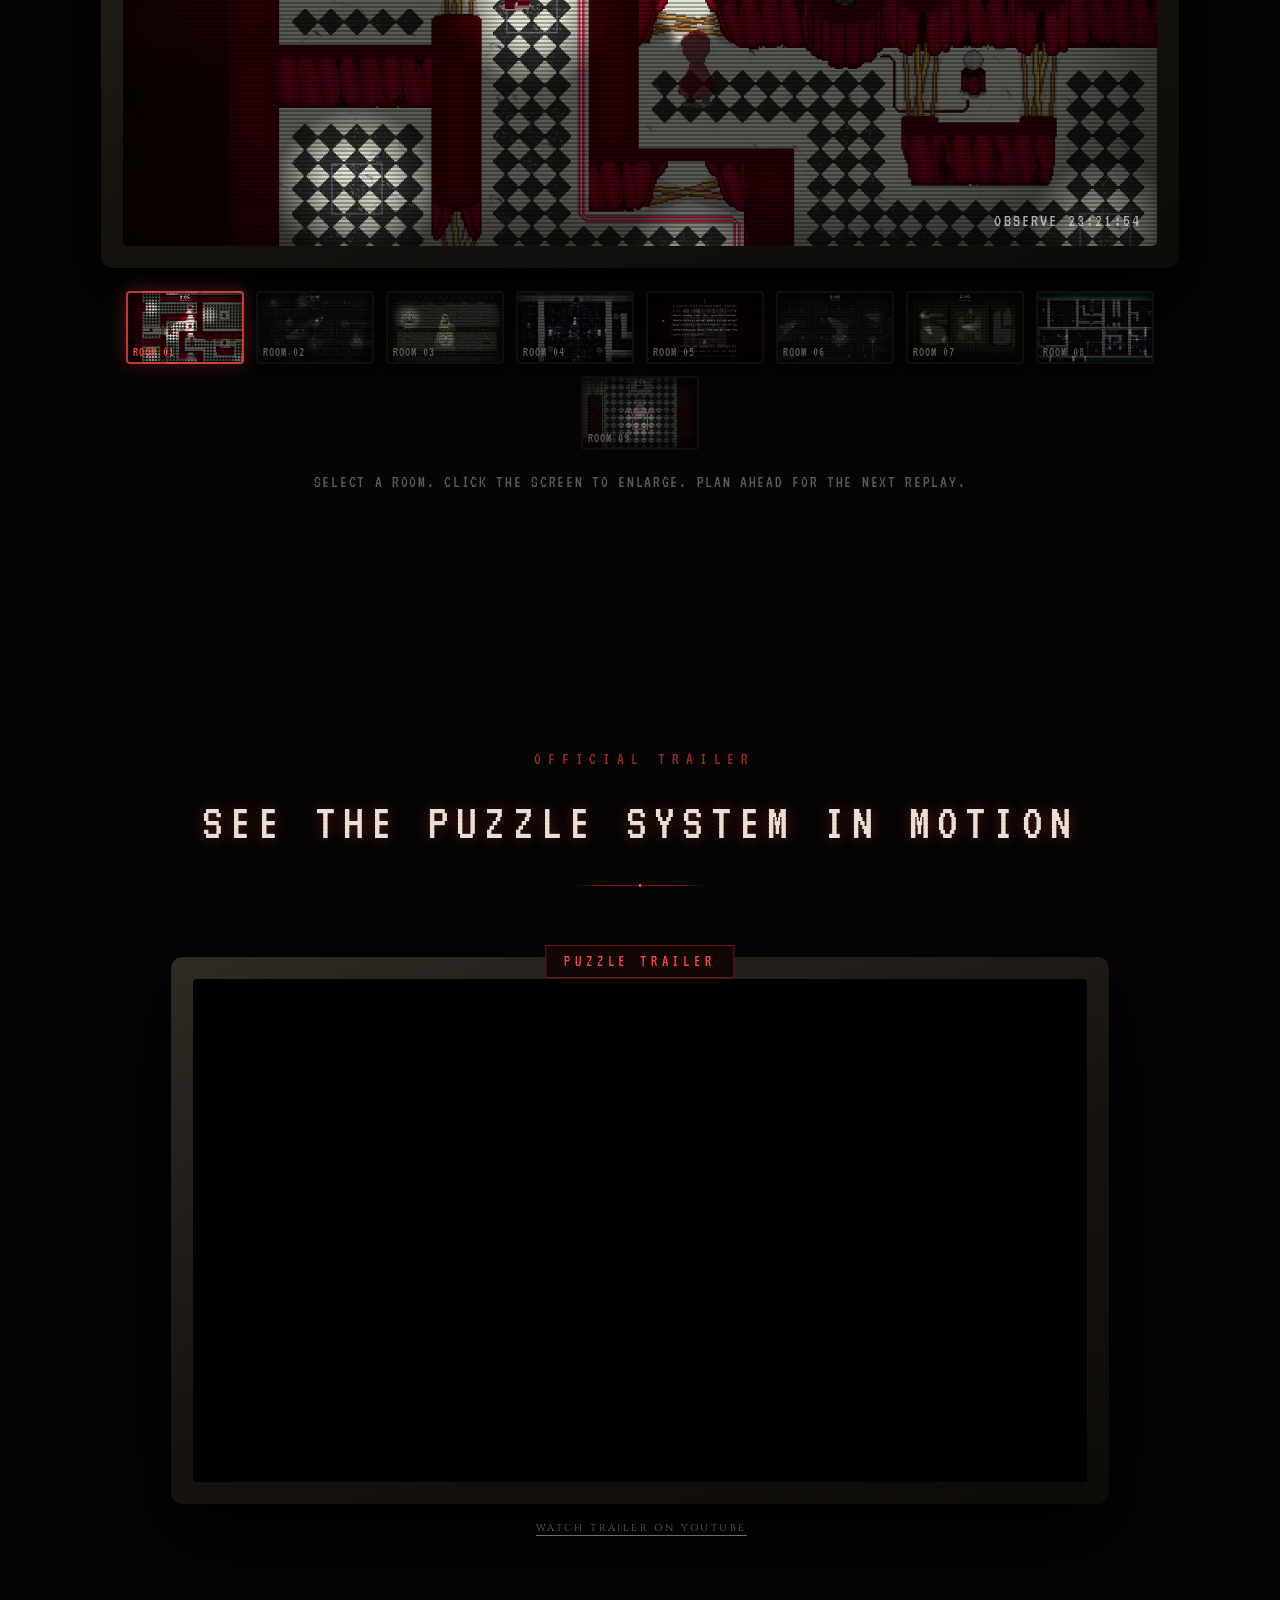
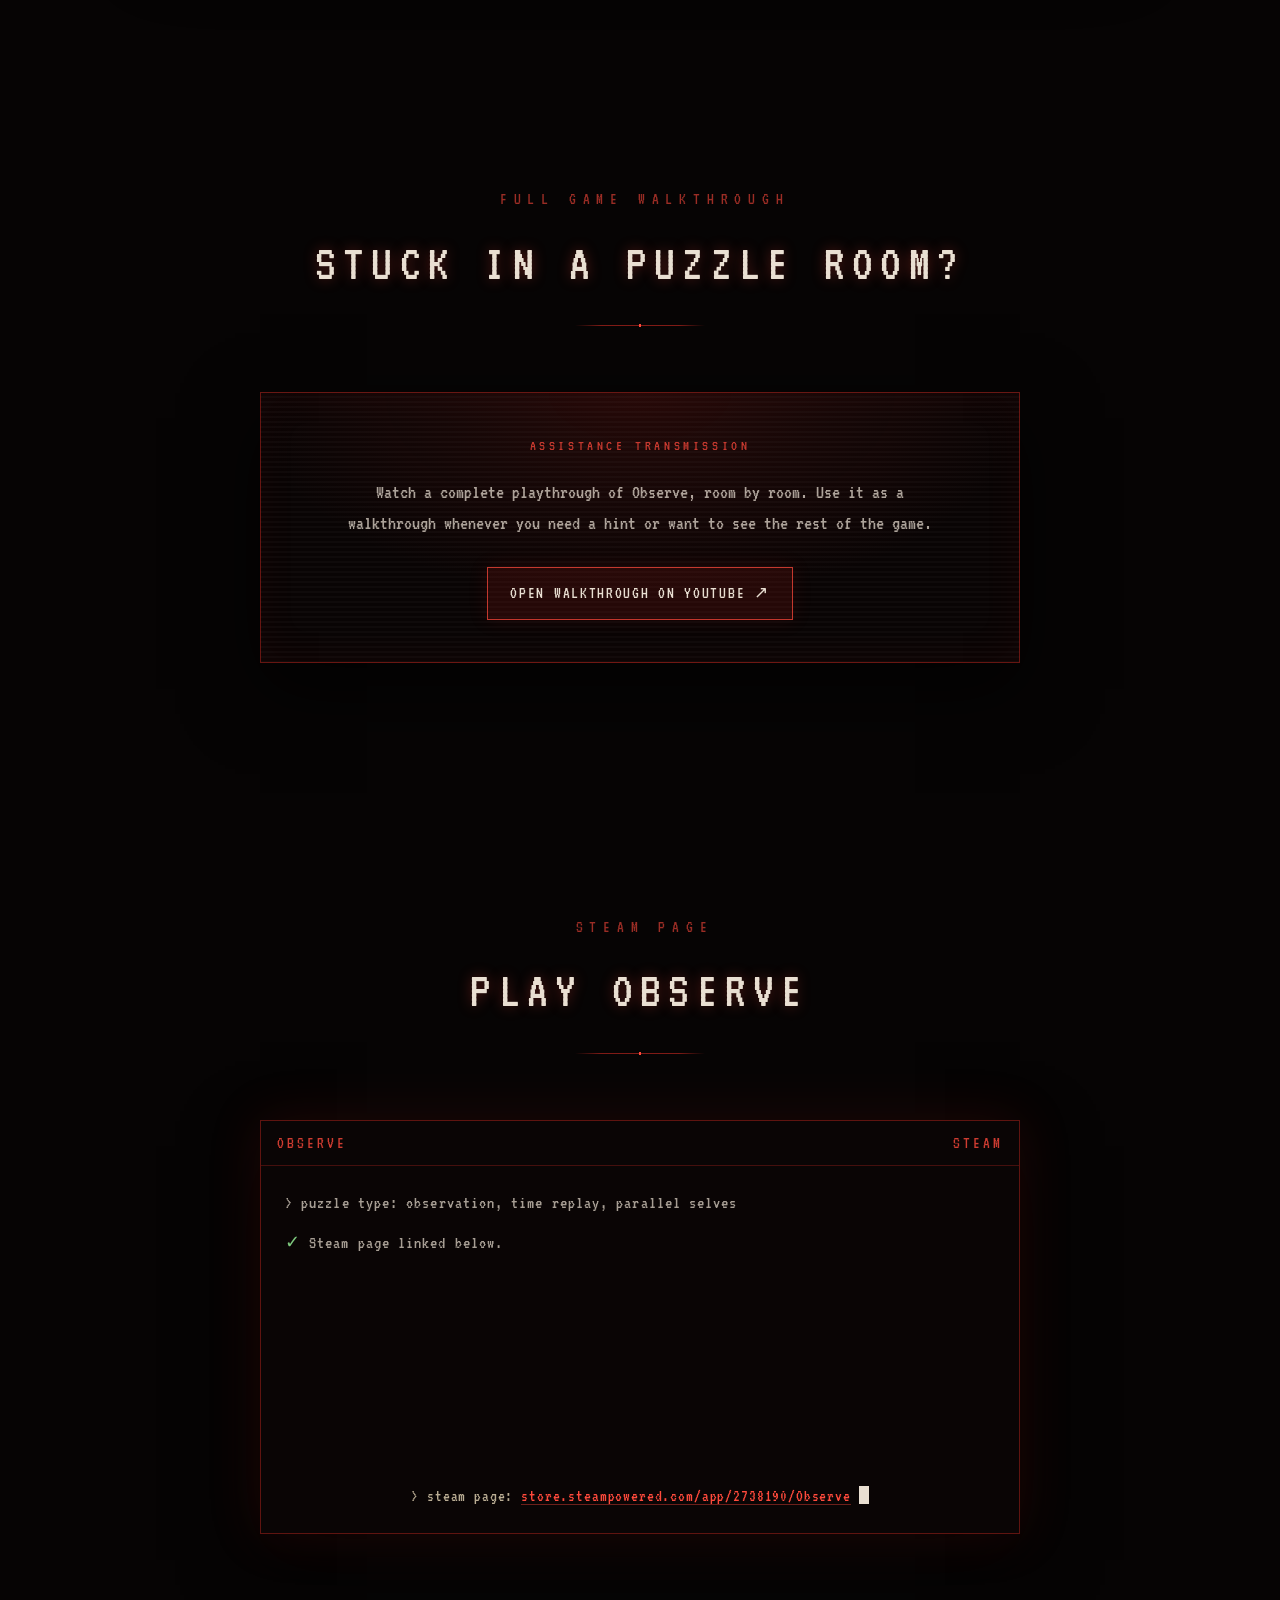
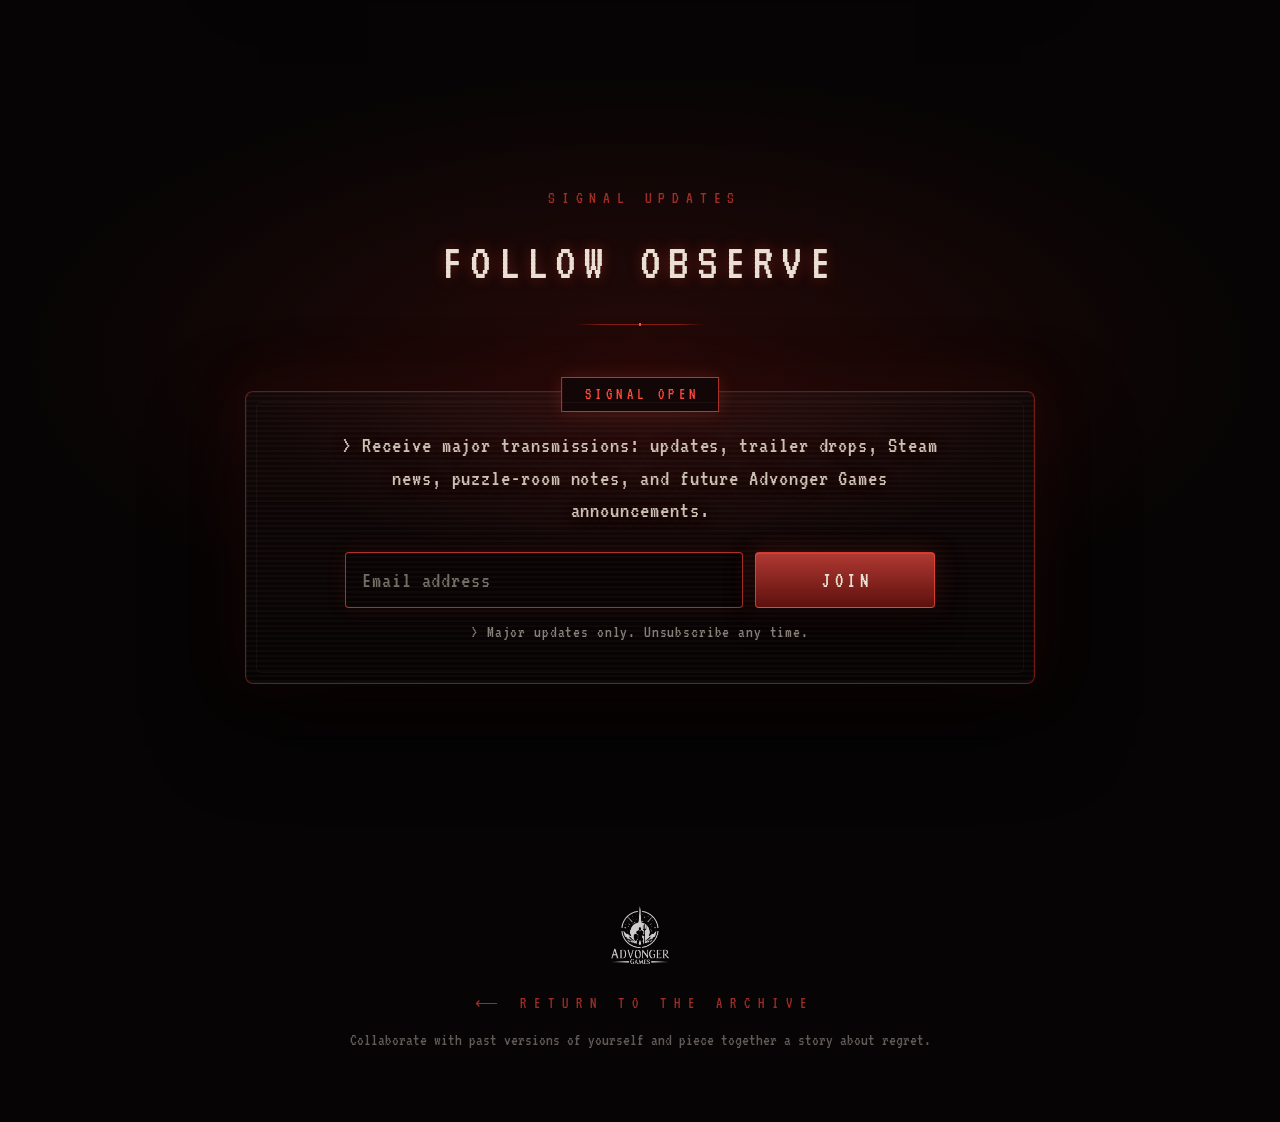
==== commit af6557f8: "Playlist Playlist" ====
--- a/observe.html
+++ b/observe.html
@@ -319,6 +319,60 @@
   white-space: nowrap;
 }
 
+/* walkthrough transmission */
+.obs .walkthrough-terminal {
+  width: min(760px, 92vw);
+  margin: 60px auto 0;
+  padding: clamp(24px, 4vw, 42px);
+  position: relative;
+  overflow: hidden;
+  text-align: center;
+  background:
+    repeating-linear-gradient(rgba(255,255,255,0) 0 3px, rgba(255,255,255,.025) 3px 5px),
+    radial-gradient(ellipse 80% 120% at 50% 0%, rgba(179,36,29,.16), transparent 65%),
+    #090404;
+  border: 1px solid rgba(179,36,29,.55);
+  box-shadow: 0 26px 70px rgba(0,0,0,.7), inset 0 0 40px rgba(179,36,29,.06);
+}
+.obs .walkthrough-terminal::before {
+  content: 'ASSISTANCE TRANSMISSION';
+  display: block;
+  margin-bottom: 20px;
+  color: rgba(255,74,60,.75);
+  font-family: var(--mono);
+  font-size: 15px;
+  letter-spacing: .24em;
+}
+.obs .walkthrough-terminal p {
+  max-width: 590px;
+  margin: 0 auto;
+  color: rgba(233,223,210,.72);
+  font-family: var(--mono);
+  font-size: clamp(17px, 2vw, 20px);
+  line-height: 1.55;
+}
+.obs .walkthrough-link {
+  display: inline-block;
+  margin-top: 28px;
+  padding: 13px 22px;
+  color: var(--phos);
+  background: rgba(179,36,29,.16);
+  border: 1px solid rgba(255,74,60,.72);
+  font-family: var(--mono);
+  font-size: 17px;
+  letter-spacing: .1em;
+  text-decoration: none;
+  box-shadow: 0 0 20px rgba(179,36,29,.12);
+  transition: color .25s, background .25s, box-shadow .25s, transform .25s;
+}
+.obs .walkthrough-link:hover,
+.obs .walkthrough-link:focus-visible {
+  color: #fff;
+  background: rgba(179,36,29,.34);
+  box-shadow: 0 0 28px rgba(255,74,60,.24);
+  transform: translateY(-2px);
+}
+
 /* requisition terminal (steam) */
 .obs .terminal {
   margin-top: 60px;
@@ -617,6 +671,19 @@
     </div>
   </div>
   <p class="trailer-link reveal d2"><a href="https://www.youtube.com/watch?v=1S4LxchTAlQ" target="_blank" rel="noopener">Watch trailer on YouTube</a></p>
+</section>
+
+<!-- ═══════ WALKTHROUGH ═══════ -->
+<section>
+  <div class="hall-heading reveal">
+    <span class="over">Full Game Walkthrough</span>
+    <h2>Stuck in a Puzzle Room?</h2>
+    <div class="rule"></div>
+  </div>
+  <div class="walkthrough-terminal reveal d1">
+    <p>Watch a complete playthrough of Observe, room by room. Use it as a walkthrough whenever you need a hint or want to see the rest of the game.</p>
+    <a class="walkthrough-link" href="https://www.youtube.com/playlist?list=PL6DpC2yJS6hTD8Lh5-PtcC6pcZ2iwl_j3" target="_blank" rel="noopener">OPEN WALKTHROUGH ON YOUTUBE &#8599;</a>
+  </div>
 </section>
 
 <!-- ═══════ STEAM ═══════ -->
